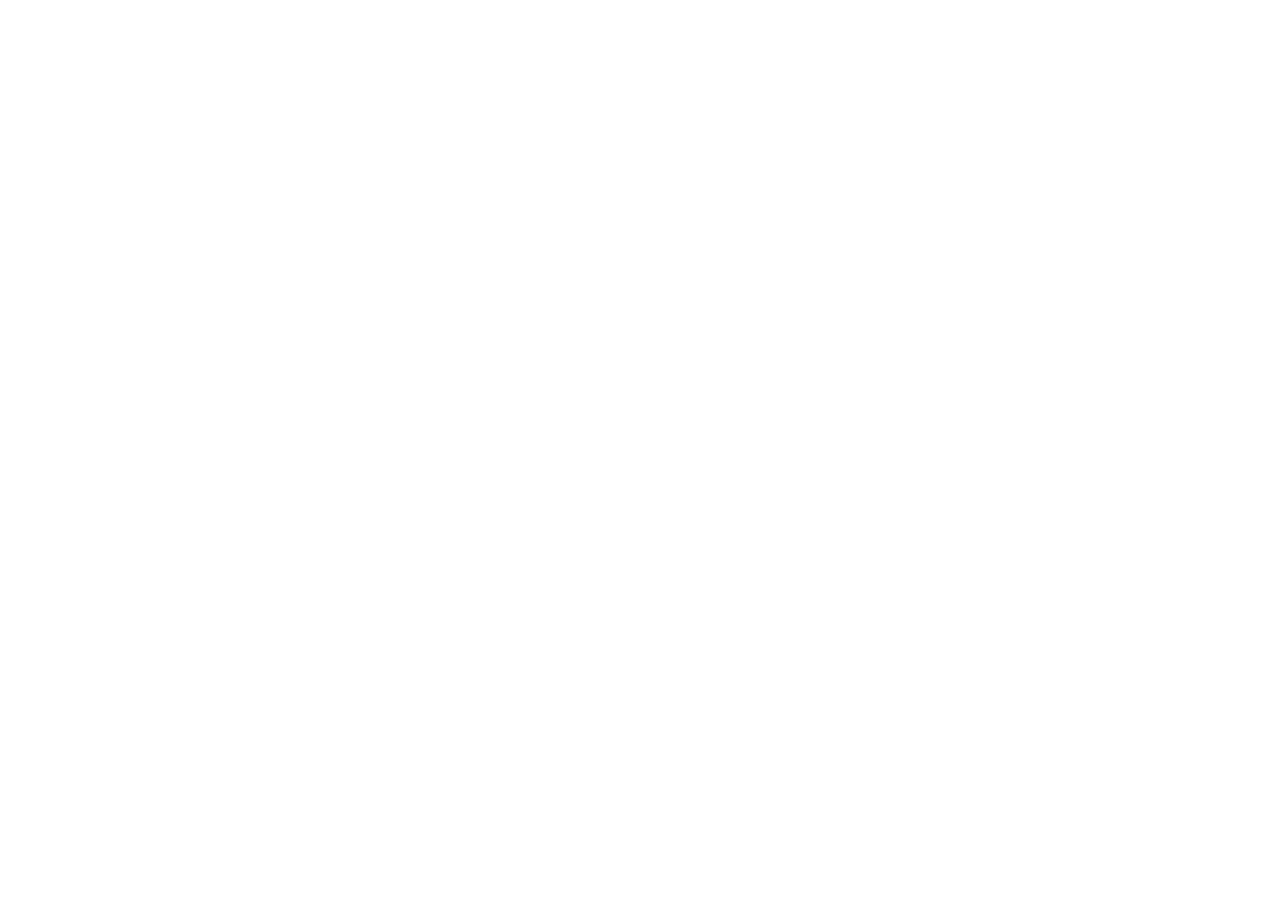
==== index.html @ 5e20cea8 "Add files via upload" ====
<!DOCTYPE html>
<html lang="en">
<head>
  <meta charset="utf-8" />
  <meta name="viewport" content="width=device-width, initial-scale=1" />
  <title>EKA AI</title>
  <link rel="icon" type="image/svg+xml" href="data:image/svg+xml,<svg xmlns='http://www.w3.org/2000/svg' viewBox='0 0 32 32'><circle cx='16' cy='16' r='16' fill='%23C9A84C'/><path d='M16 8 L18.2 13.8 L24 16 L18.2 18.2 L16 24 L13.8 18.2 L8 16 L13.8 13.8 Z' fill='%230C0608'/></svg>">
  <link rel="preconnect" href="https://fonts.googleapis.com" />
  <link rel="preconnect" href="https://fonts.gstatic.com" crossorigin />
  <link href="https://fonts.googleapis.com/css2?family=Cinzel:wght@400;600;700&family=Rajdhani:wght@300;400;500;600;700&family=JetBrains+Mono:wght@400;500&display=swap" rel="stylesheet" />
  <link rel="stylesheet" href="static/style.css" />
</head>
<body class="dark">
<!-- ══ LAUNCH SCREEN ══ -->
<div class="launch-screen" id="launchScreen">
  <div class="launch-mark">
    <div class="launch-ring lr1"></div>
    <div class="launch-ring lr2"></div>
    <div class="launch-core">
      <svg viewBox="0 0 24 24" fill="currentColor"><path d="M12 2 L14.6 9.4 L22 12 L14.6 14.6 L12 22 L9.4 14.6 L2 12 L9.4 9.4 Z"/></svg>
    </div>
  </div>
  <div class="launch-wordmark">
    <div class="launch-title">EKA</div>
    <div class="launch-sub">AI Assistant</div>
  </div>
  <div class="launch-track"></div>
</div>

<canvas id="bgCanvas"></canvas>

<!-- ══ ONBOARDING MODAL (first visit) ══ -->
<div class="modal-overlay" id="onboardOverlay">
  <div class="modal onboard-modal" id="onboardModal">
    <div class="onboard-diagonal"></div>
    <div class="onboard-brand">
      <div class="ob-emblem">
        <div class="ob-ring r1"></div><div class="ob-ring r2"></div>
        <div class="ob-core"><svg viewBox="0 0 24 24" fill="currentColor"><path d="M12 2 L14.6 9.4 L22 12 L14.6 14.6 L12 22 L9.4 14.6 L2 12 L9.4 9.4 Z"/></svg></div>
      </div>
      <div class="ob-title">EKA</div>
      <div class="ob-sub">AI Assistant · Made in India <svg class="flag-icon" width="14" height="10" viewBox="0 0 15 10"><rect width="15" height="3.33" y="0" fill="#FF9933"/><rect width="15" height="3.33" y="3.33" fill="#FFFFFF"/><rect width="15" height="3.33" y="6.66" fill="#138808"/><circle cx="7.5" cy="5" r="1.1" fill="none" stroke="#000088" stroke-width="0.25"/></svg></div>
    </div>
    <div class="onboard-body">
      <div class="onboard-tagline">Your personal AI, ready to help with anything.</div>
      <div class="setting-group">
        <div class="setting-label">Your Name</div>
        <input type="text" class="setting-input" id="obName" placeholder="Enter your name…" maxlength="32" />
      </div>
      <div class="setting-group">
        <div class="setting-label">Gmail <span style="color:var(--text3);font-size:10px;">(optional)</span></div>
        <input type="email" class="setting-input" id="obEmail" placeholder="you@gmail.com" maxlength="64" />
      </div>
      <button class="save-btn" id="obSave">Get Started <svg width="12" height="12" viewBox="0 0 24 24" fill="currentColor" style="vertical-align:-1px;margin-left:2px"><path d="M12 2 L14.6 9.4 L22 12 L14.6 14.6 L12 22 L9.4 14.6 L2 12 L9.4 9.4 Z"/></svg></button>
      <button class="guest-btn" id="obGuest">Continue as Guest <svg width="13" height="13" viewBox="0 0 24 24" fill="none" stroke="currentColor" stroke-width="2" style="vertical-align:-2px;margin-left:2px"><line x1="5" y1="12" x2="19" y2="12"/><polyline points="12 5 19 12 12 19"/></svg></button>
      <p class="profile-note">All data stays in your browser. Nothing is sent to servers.</p>
    </div>
  </div>
</div>

<!-- ══ SETTINGS MODAL ══ -->
<div class="modal-overlay" id="settingsOverlay">
  <div class="modal" id="settingsModal">
    <div class="modal-header">
      <span class="modal-title"><svg width="14" height="14" viewBox="0 0 24 24" fill="none" stroke="currentColor" stroke-width="2" style="vertical-align:-2px;margin-right:6px"><circle cx="12" cy="12" r="3"/><path d="M19.4 15a1.65 1.65 0 0 0 .33 1.82l.06.06a2 2 0 0 1-2.83 2.83l-.06-.06a1.65 1.65 0 0 0-1.82-.33 1.65 1.65 0 0 0-1 1.51V21a2 2 0 0 1-4 0v-.09A1.65 1.65 0 0 0 9 19.4a1.65 1.65 0 0 0-1.82.33l-.06.06a2 2 0 0 1-2.83-2.83l.06-.06A1.65 1.65 0 0 0 4.68 15a1.65 1.65 0 0 0-1.51-1H3a2 2 0 0 1 0-4h.09A1.65 1.65 0 0 0 4.6 9a1.65 1.65 0 0 0-.33-1.82l-.06-.06a2 2 0 0 1 2.83-2.83l.06.06A1.65 1.65 0 0 0 9 4.68a1.65 1.65 0 0 0 1-1.51V3a2 2 0 0 1 4 0v.09a1.65 1.65 0 0 0 1 1.51 1.65 1.65 0 0 0 1.82-.33l.06-.06a2 2 0 0 1 2.83 2.83l-.06.06A1.65 1.65 0 0 0 19.4 9a1.65 1.65 0 0 0 1.51 1H21a2 2 0 0 1 0 4h-.09a1.65 1.65 0 0 0-1.51 1z"/></svg>Settings</span>
      <button class="modal-close" id="settingsClose"><svg width="12" height="12" viewBox="0 0 24 24" fill="none" stroke="currentColor" stroke-width="2.4"><line x1="18" y1="6" x2="6" y2="18"/><line x1="6" y1="6" x2="18" y2="18"/></svg></button>
    </div>
    <div class="modal-body">
      <div class="setting-group">
        <div class="setting-label"><svg width="11" height="11" viewBox="0 0 24 24" fill="none" stroke="currentColor" stroke-width="2" style="vertical-align:-1px;margin-right:5px"><circle cx="13.5" cy="6.5" r=".5"/><circle cx="17.5" cy="10.5" r=".5"/><circle cx="8.5" cy="7.5" r=".5"/><circle cx="6.5" cy="12.5" r=".5"/><path d="M12 2C6.5 2 2 6.5 2 12s4.5 10 10 10c.926 0 1.648-.746 1.648-1.688 0-.437-.18-.835-.437-1.125-.29-.289-.438-.652-.438-1.125a1.64 1.64 0 0 1 1.668-1.668h1.996c3.051 0 5.555-2.503 5.555-5.554C22 6.012 17.461 2 12 2z"/></svg>Theme</div>
        <div class="theme-grid">
          <button class="theme-swatch active" data-theme="dark"><span class="swatch-preview dark-gold"></span>Dark Gold</button>
          <button class="theme-swatch" data-theme="light"><span class="swatch-preview light-cream"></span>Light</button>
          <button class="theme-swatch" data-theme="purple"><span class="swatch-preview purple-night"></span>Purple Night</button>
          <button class="theme-swatch" data-theme="grid"><span class="swatch-preview black-grid"></span>Black Grid</button>
          <button class="theme-swatch" data-theme="pinkpurple"><span class="swatch-preview pink-purple"></span>Pink Purple</button>
          <button class="theme-swatch" data-theme="greenwhite"><span class="swatch-preview green-white"></span>Green White</button>
          <button class="theme-swatch" data-theme="material"><span class="swatch-preview material-design"></span>Material</button>
        </div>
      </div>
      <div class="setting-group">
        <div class="setting-label"><svg width="11" height="11" viewBox="0 0 24 24" fill="none" stroke="currentColor" stroke-width="2" style="vertical-align:-1px;margin-right:5px"><polygon points="11 5 6 9 2 9 2 15 6 15 11 19 11 5"/><path d="M19.07 4.93a10 10 0 0 1 0 14.14M15.54 8.46a5 5 0 0 1 0 7.07"/></svg>Voice</div>
        <div class="setting-row"><span>Mute voice output</span>
          <label class="toggle-switch"><input type="checkbox" id="settingMute"/><span class="toggle-track"></span></label>
        </div>
        <div class="setting-row"><span>Language</span>
          <select id="settingLang" class="setting-select">
            <option value="auto">Auto detect</option>
            <option value="en">English</option>
            <option value="hi">हिंदी</option>
            <option value="bn">বাংলা</option>
            <option value="ta">தமிழ்</option>
            <option value="te">తెలుగు</option>
            <option value="mr">मराठी</option>
            <option value="gu">ગુજરાતી</option>
            <option value="kn">ಕನ್ನಡ</option>
            <option value="ml">മലയാളം</option>
            <option value="pa">ਪੰਜਾਬੀ</option>
            <option value="ur">اردو</option>
            <option value="es">Español</option>
            <option value="fr">Français</option>
            <option value="de">Deutsch</option>
            <option value="ja">日本語</option>
            <option value="zh">中文</option>
            <option value="ar">العربية</option>
            <option value="ru">Русский</option>
            <option value="pt">Português</option>
          </select>
        </div>
      </div>
      <div class="setting-group">
        <div class="setting-label"><svg width="11" height="11" viewBox="0 0 24 24" fill="none" stroke="currentColor" stroke-width="2" style="vertical-align:-1px;margin-right:5px"><circle cx="12" cy="12" r="10"/><line x1="2" y1="12" x2="22" y2="12"/><path d="M12 2a15.3 15.3 0 0 1 0 20M12 2a15.3 15.3 0 0 0 0 20"/></svg>Web Search</div>
        <div class="setting-row"><span>Enable web search</span>
          <label class="toggle-switch"><input type="checkbox" id="settingWeb"/><span class="toggle-track"></span></label>
        </div>
      </div>
      <div class="setting-group">
        <div class="setting-label"><svg width="11" height="11" viewBox="0 0 24 24" fill="none" stroke="currentColor" stroke-width="2" style="vertical-align:-1px;margin-right:5px"><rect x="3" y="3" width="18" height="18" rx="2"/><circle cx="8.5" cy="8.5" r="1.5"/><polyline points="21 15 16 10 5 21"/></svg>Image Generation</div>
        <div class="setting-row"><span>Enable image generation mode</span>
          <label class="toggle-switch"><input type="checkbox" id="settingImage"/><span class="toggle-track"></span></label>
        </div>
        <p class="profile-note">When on, whatever you type is used as a prompt to draw an image instead of chatting.</p>
      </div>
      <div class="setting-group">
        <div class="setting-label"><svg width="11" height="11" viewBox="0 0 24 24" fill="none" stroke="currentColor" stroke-width="2" style="vertical-align:-1px;margin-right:5px"><rect x="3" y="11" width="18" height="10" rx="2"/><path d="M7 11V7a5 5 0 0 1 10 0v4"/></svg>Your API Key (BYOK)</div>
        <div class="setting-row" style="flex-direction:column;align-items:stretch;gap:8px">
          <input type="password" id="settingApiKey" class="setting-select" placeholder="sk-or-v1-…" autocomplete="off" spellcheck="false" style="width:100%">
          <div style="display:flex;gap:8px">
            <button id="apiKeySave" class="auth-btn" style="flex:1;padding:8px 12px;font-size:13px">Save</button>
            <button id="apiKeyClear" class="icon-btn" title="Remove saved key" style="width:auto;padding:0 12px;font-size:13px">Clear</button>
          </div>
          <span id="apiKeyStatus" class="profile-note" style="margin:0"></span>
        </div>
        <p class="profile-note">Optional — use your own <a href="https://openrouter.ai/keys" target="_blank" rel="noopener">OpenRouter</a> key instead of the shared one. Stored only in this browser (localStorage), never sent anywhere except as a request header to this app.</p>
      </div>
      <div class="setting-group">
        <div class="setting-label"><svg width="11" height="11" viewBox="0 0 24 24" fill="none" stroke="currentColor" stroke-width="2" style="vertical-align:-1px;margin-right:5px"><polyline points="4 7 4 4 20 4 20 7"/><line x1="9" y1="20" x2="15" y2="20"/><line x1="12" y1="4" x2="12" y2="20"/></svg>Appearance</div>
        <div class="setting-row"><span>Font size</span>
          <select id="settingFontSize" class="setting-select">
            <option value="font-sm">Small</option>
            <option value="font-md" selected>Medium</option>
            <option value="font-lg">Large</option>
          </select>
        </div>
        <div class="setting-row"><span>Message density</span>
          <select id="settingDensity" class="setting-select">
            <option value="cozy" selected>Cozy</option>
            <option value="density-compact">Compact</option>
          </select>
        </div>
        <div class="setting-row"><span>Reduce motion</span>
          <label class="toggle-switch"><input type="checkbox" id="settingReduceMotion"/><span class="toggle-track"></span></label>
        </div>
      </div>
      <div class="setting-group">
        <div class="setting-label"><svg width="11" height="11" viewBox="0 0 24 24" fill="none" stroke="currentColor" stroke-width="2" style="vertical-align:-1px;margin-right:5px"><path d="M9 18V5l12-2v13"/><circle cx="6" cy="18" r="3"/><circle cx="18" cy="16" r="3"/></svg>Sound</div>
        <div class="setting-row"><span>UI sound effects</span>
          <label class="toggle-switch"><input type="checkbox" id="settingSoundFx"/><span class="toggle-track"></span></label>
        </div>
        <div class="setting-row"><span>Send message on Enter</span>
          <label class="toggle-switch"><input type="checkbox" id="settingEnterSend" checked/><span class="toggle-track"></span></label>
        </div>
      </div>
      <div class="setting-group">
        <div class="setting-label"><svg width="11" height="11" viewBox="0 0 24 24" fill="none" stroke="currentColor" stroke-width="2" style="vertical-align:-1px;margin-right:5px"><path d="M21 15a2 2 0 0 1-2 2H7l-4 4V5a2 2 0 0 1 2-2h14a2 2 0 0 1 2 2z"/></svg>Chat History</div>
        <div class="setting-row"><span>Saved sessions</span><span class="setting-stat" id="sessionCount">0 sessions</span></div>
        <button class="danger-btn" id="exportAllSessions" style="margin-bottom:8px;"><svg width="12" height="12" viewBox="0 0 24 24" fill="none" stroke="currentColor" stroke-width="2" style="vertical-align:-2px;margin-right:5px"><path d="M21 15v4a2 2 0 0 1-2 2H5a2 2 0 0 1-2-2v-4"/><polyline points="7 10 12 15 17 10"/><line x1="12" y1="15" x2="12" y2="3"/></svg>Export Chat History</button>
        <button class="danger-btn" id="clearAllSessions"><svg width="12" height="12" viewBox="0 0 24 24" fill="none" stroke="currentColor" stroke-width="2" style="vertical-align:-2px;margin-right:5px"><polyline points="3 6 5 6 21 6"/><path d="M19 6l-1 14a2 2 0 0 1-2 2H8a2 2 0 0 1-2-2L5 6"/><path d="M10 11v6M14 11v6"/></svg>Clear All Chat History</button>
      </div>
      <div class="setting-group">
        <div class="setting-label"><svg width="11" height="11" viewBox="0 0 24 24" fill="none" stroke="currentColor" stroke-width="2" style="vertical-align:-1px;margin-right:5px"><path d="M12 9v2m0 4h.01M10.29 3.86l-8.18 14.14A2 2 0 0 0 3.82 21h16.36a2 2 0 0 0 1.71-3l-8.18-14.14a2 2 0 0 0-3.42 0z"/></svg>Reset</div>
        <button class="danger-btn" id="resetAppBtn"><svg width="12" height="12" viewBox="0 0 24 24" fill="none" stroke="currentColor" stroke-width="2" style="vertical-align:-2px;margin-right:5px"><polyline points="1 4 1 10 7 10"/><path d="M3.51 15a9 9 0 1 0 2.13-9.36L1 10"/></svg>Reset App to Defaults</button>
      </div>
      <div class="setting-group">
        <div class="setting-label"><svg width="11" height="11" viewBox="0 0 24 24" fill="none" stroke="currentColor" stroke-width="2" style="vertical-align:-1px;margin-right:5px"><circle cx="12" cy="12" r="10"/><line x1="12" y1="16" x2="12" y2="12"/><line x1="12" y1="8" x2="12.01" y2="8"/></svg>About</div>
        <div class="about-block"><b>EKA AI Assistant</b><br/>Version 1.1.0<br/>All data stays in your browser.</div>
      </div>
    </div>
  </div>
</div>

<div class="app">
  <!-- ═══ SIDEBAR ═══ -->
  <aside class="sidebar" id="sidebar">
    <div class="user-card" id="userCardBtn">
      <div class="user-avatar" id="userAvatarSmall">?</div>
      <div class="user-info">
        <div class="user-name" id="sidebarUserName">Account</div>
        <div class="user-email"><a href="#" id="logoutLink" style="color:inherit">Log out</a></div>
      </div>
      <button id="editNameBtn" title="Edit name" style="background:none;border:none;cursor:pointer;color:inherit;opacity:0.5;padding:4px;flex-shrink:0">
        <svg width="14" height="14" viewBox="0 0 24 24" fill="none" stroke="currentColor" stroke-width="2"><path d="M11 4H4a2 2 0 0 0-2 2v14a2 2 0 0 0 2 2h14a2 2 0 0 0 2-2v-7"/><path d="M18.5 2.5a2.121 2.121 0 0 1 3 3L12 15l-4 1 1-4 9.5-9.5z"/></svg>
      </button>
    </div>
    <input type="text" id="editNameInput" placeholder="Enter your name" style="display:none;width:calc(100% - 24px);margin:6px 12px;padding:8px 10px;border-radius:8px;border:1px solid var(--border);background:var(--ink3);color:var(--text);font-size:13px;outline:none">


    <div class="brand">
      <div class="brand-emblem">
        <div class="emblem-ring r1"></div><div class="emblem-ring r2"></div>
        <div class="emblem-core"><svg viewBox="0 0 24 24" fill="currentColor"><path d="M12 2 L14.6 9.4 L22 12 L14.6 14.6 L12 22 L9.4 14.6 L2 12 L9.4 9.4 Z"/></svg></div>
      </div>
      <div class="brand-text"><h1>EKA</h1><p class="brand-sub">AI Assistant</p></div>
    </div>

    <div class="status-pill"><span class="status-dot"></span><span id="modelLabel">Llama 4 · Online</span></div>

    <!-- Chat sessions list -->
    <div class="section-label">Chat Sessions</div>
    <div class="sessions-wrap" id="sessionsWrap">
      <div class="sessions-list" id="sessionsList"></div>
      <p class="history-empty" id="sessionsEmpty">No saved sessions</p>
      <button class="new-session-btn" id="newSessionBtn">+ New Chat</button>
    </div>

    <div class="section-label">Quick Ask</div>
    <div class="quick-actions">
      <button class="chip" data-q="What is artificial intelligence?">What is AI?</button>
      <button class="chip" data-q="Tell me about yourself">About EKA</button>
      <button class="chip" data-q="What can you help me with?">Your abilities</button>
      <button class="chip" data-q="Who created you?">Who built you?</button>
      <button class="chip" data-q="Tell me something interesting">Surprise me <svg width="10" height="10" viewBox="0 0 24 24" fill="currentColor" style="vertical-align:-1px;margin-left:1px"><path d="M12 2 L14.6 9.4 L22 12 L14.6 14.6 L12 22 L9.4 14.6 L2 12 L9.4 9.4 Z"/></svg></button>
      <button class="chip" data-q="Write a short poem about the stars">Write a poem</button>
    </div>

    <div class="sidebar-actions">
      <button id="openSettings" class="action-btn">
        <svg width="14" height="14" viewBox="0 0 24 24" fill="none" stroke="currentColor" stroke-width="2"><circle cx="12" cy="12" r="3"/><path d="M19.4 15a1.65 1.65 0 0 0 .33 1.82l.06.06a2 2 0 0 1-2.83 2.83l-.06-.06a1.65 1.65 0 0 0-1.82-.33 1.65 1.65 0 0 0-1 1.51V21a2 2 0 0 1-4 0v-.09A1.65 1.65 0 0 0 9 19.4a1.65 1.65 0 0 0-1.82.33l-.06.06a2 2 0 0 1-2.83-2.83l.06-.06A1.65 1.65 0 0 0 4.68 15a1.65 1.65 0 0 0-1.51-1H3a2 2 0 0 1 0-4h.09A1.65 1.65 0 0 0 4.6 9a1.65 1.65 0 0 0-.33-1.82l-.06-.06a2 2 0 0 1 2.83-2.83l.06.06A1.65 1.65 0 0 0 9 4.68a1.65 1.65 0 0 0 1-1.51V3a2 2 0 0 1 4 0v.09a1.65 1.65 0 0 0 1 1.51 1.65 1.65 0 0 0 1.82-.33l.06-.06a2 2 0 0 1 2.83 2.83l-.06.06A1.65 1.65 0 0 0 19.4 9a1.65 1.65 0 0 0 1.51 1H21a2 2 0 0 1 0 4h-.09a1.65 1.65 0 0 0-1.51 1z"/></svg>
        Settings
      </button>
      <button id="clearChat" class="action-btn danger">
        <svg width="14" height="14" viewBox="0 0 24 24" fill="none" stroke="currentColor" stroke-width="2"><polyline points="3 6 5 6 21 6"/><path d="M19 6l-1 14a2 2 0 0 1-2 2H8a2 2 0 0 1-2-2L5 6"/><path d="M10 11v6M14 11v6"/></svg>
        Clear Chat
      </button>
    </div>
    <div class="credits"><span>© 2026 EKA AI</span><span class="india-badge">1.0.21(beta)</span></div>
  </aside>

  <!-- ═══ CHAT AREA ═══ -->
  <main class="chat-area">

    <!-- Speaking animation — centered voice orb (globe) -->
    <div id="speakingAnimation" class="speaking-anim" style="display:none">
      <div class="voice-orb">
        <div class="orb-halo"></div>
        <div class="orb-ring ring1"></div>
        <div class="orb-ring ring2"></div>
        <div class="orb-ring ring3"></div>
        <div class="orb-core">
          <div class="orb-meridians"></div>
          <div class="orb-shine"></div>
        </div>
      </div>
      <span class="wave-label">EKA is speaking…</span>
    </div>

    <header class="chat-header">
      <div class="header-left">
        <button class="icon-btn sidebar-toggle" id="sidebarToggle" title="Menu">
          <svg width="20" height="20" viewBox="0 0 24 24" fill="none" stroke="currentColor" stroke-width="2"><line x1="3" y1="12" x2="21" y2="12"/><line x1="3" y1="6" x2="21" y2="6"/><line x1="3" y1="18" x2="21" y2="18"/></svg>
        </button>
        <div class="header-avatar"><div class="ha-emblem"><svg viewBox="0 0 24 24" fill="currentColor"><path d="M12 2 L14.6 9.4 L22 12 L14.6 14.6 L12 22 L9.4 14.6 L2 12 L9.4 9.4 Z"/></svg></div></div>
        <div>
          <div class="header-name">EKA</div>
          <div class="header-status" id="headerStatus"><span class="hstatus-dot"></span> Ready</div>
        </div>
      </div>
      <div class="header-actions">
        <button id="webToggle" class="icon-btn" title="Web Search (OFF)" aria-pressed="false">
          <svg width="18" height="18" viewBox="0 0 24 24" fill="none" stroke="currentColor" stroke-width="2"><circle cx="12" cy="12" r="10"/><line x1="2" y1="12" x2="22" y2="12"/><path d="M12 2a15.3 15.3 0 0 1 0 20M12 2a15.3 15.3 0 0 0 0 20"/></svg>
        </button>
        <button id="imageToggle" class="icon-btn" title="Image Generation (OFF)" aria-pressed="false">
          <svg width="18" height="18" viewBox="0 0 24 24" fill="none" stroke="currentColor" stroke-width="2"><rect x="3" y="3" width="18" height="18" rx="2"/><circle cx="8.5" cy="8.5" r="1.5"/><polyline points="21 15 16 10 5 21"/><path d="M18 2.5l.55 1.25L19.8 4.3l-1.25.55L18 6.1l-.55-1.25L16.2 4.3l1.25-.55z" fill="currentColor" stroke="none"/></svg>
        </button>
        <button id="muteToggle" class="icon-btn" title="Mute voice" aria-pressed="false">
          <svg id="muteIcon" width="18" height="18" viewBox="0 0 24 24" fill="none" stroke="currentColor" stroke-width="2"><polygon points="11 5 6 9 2 9 2 15 6 15 11 19 11 5"/><path d="M19.07 4.93a10 10 0 0 1 0 14.14M15.54 8.46a5 5 0 0 1 0 7.07"/></svg>
        </button>
        <button id="voiceOnlyToggle" class="icon-btn" title="Voice-only mode" aria-pressed="false">
          <svg width="18" height="18" viewBox="0 0 24 24" fill="none" stroke="currentColor" stroke-width="2"><path d="M12 1a3 3 0 0 0-3 3v8a3 3 0 0 0 6 0V4a3 3 0 0 0-3-3z"/><path d="M19 10v2a7 7 0 0 1-14 0v-2"/><line x1="12" y1="19" x2="12" y2="23"/><line x1="8" y1="23" x2="16" y2="23"/></svg>
        </button>
        <select id="languageToggle" title="Language" class="lang-select">
          <option value="auto">Auto</option><option value="en">English</option><option value="hi">हिंदी</option><option value="bn">বাংলা</option><option value="ta">தமிழ்</option><option value="te">తెలుగు</option><option value="mr">मराठी</option><option value="gu">ગુજરાતી</option><option value="kn">ಕನ್ನಡ</option><option value="ml">മലയാളം</option><option value="pa">ਪੰਜਾਬੀ</option><option value="ur">اردو</option><option value="es">Español</option><option value="fr">Français</option><option value="de">Deutsch</option><option value="ja">日本語</option><option value="zh">中文</option><option value="ar">العربية</option><option value="ru">Русский</option><option value="pt">Português</option>
        </select>
        <button id="themeToggle" class="icon-btn" title="Toggle theme">
          <svg id="themeIcon" width="18" height="18" viewBox="0 0 24 24" fill="none" stroke="currentColor" stroke-width="2"><circle cx="12" cy="12" r="5"/><line x1="12" y1="1" x2="12" y2="3"/><line x1="12" y1="21" x2="12" y2="23"/><line x1="4.22" y1="4.22" x2="5.64" y2="5.64"/><line x1="18.36" y1="18.36" x2="19.78" y2="19.78"/><line x1="1" y1="12" x2="3" y2="12"/><line x1="21" y1="12" x2="23" y2="12"/><line x1="4.22" y1="19.78" x2="5.64" y2="18.36"/><line x1="18.36" y1="5.64" x2="19.78" y2="4.22"/></svg>
        </button>
      </div>
    </header>

    <button id="wakeMicButton" class="wake-mic" style="display:none">
      <div class="wake-pulse"></div>
      <svg width="44" height="44" viewBox="0 0 24 24" fill="none" stroke="currentColor" stroke-width="2"><path d="M12 1a3 3 0 0 0-3 3v8a3 3 0 0 0 6 0V4a3 3 0 0 0-3-3z"/><path d="M19 10v2a7 7 0 0 1-14 0v-2"/><line x1="12" y1="19" x2="12" y2="23"/><line x1="8" y1="23" x2="16" y2="23"/></svg>
    </button>

    <!-- API key missing banner — slides/fades in when no server or BYOK key is available -->
    <div id="apiKeyBanner" class="apikey-banner" role="status">
      <div class="apikey-banner-icon">
        <svg width="18" height="18" viewBox="0 0 24 24" fill="none" stroke="currentColor" stroke-width="2"><circle cx="7.5" cy="15.5" r="5.5"/><path d="M21 2l-9.6 9.6"/><path d="M15.5 7.5l3 3L22 7l-3-3"/></svg>
      </div>
      <div class="apikey-banner-text">
        <strong>No AI key configured</strong>
        <span>Add your own free OpenRouter key so EKA can start replying.</span>
      </div>
      <button id="apiKeyBannerBtn" class="apikey-banner-btn" type="button">Add API Key</button>
      <button id="apiKeyBannerClose" class="apikey-banner-close" type="button" title="Dismiss">
        <svg width="12" height="12" viewBox="0 0 24 24" fill="none" stroke="currentColor" stroke-width="2.6"><line x1="18" y1="6" x2="6" y2="18"/><line x1="6" y1="6" x2="18" y2="18"/></svg>
      </button>
    </div>

    <section id="chat" class="chat">
      <!-- ══ EMPTY-STATE (shown only when the chat has no messages) ══ -->
      <div class="empty-state" id="emptyState">
        <div class="empty-state-logo">
          <div class="es-ring r1"></div><div class="es-ring r2"></div>
          <div class="es-core"><svg viewBox="0 0 24 24" fill="currentColor"><path d="M12 2 L14.6 9.4 L22 12 L14.6 14.6 L12 22 L9.4 14.6 L2 12 L9.4 9.4 Z"/></svg></div>
        </div>
        <div class="empty-state-text" id="emptyStateText">Hello! How can I help you today?</div>
      </div>
    </section>

    <!-- Scroll-to-bottom button -->
    <button id="scrollBottomBtn" class="scroll-bottom-btn" title="Scroll to latest">
      <svg width="16" height="16" viewBox="0 0 24 24" fill="none" stroke="currentColor" stroke-width="2.4"><polyline points="6 9 12 15 18 9"/></svg>
    </button>

    <!-- Attach preview strip -->
    <div class="attach-preview" id="attachPreview" style="display:none">
      <img id="attachThumb" class="attach-thumb" src="" alt="attached" />
      <button class="attach-remove" id="attachRemove"><svg width="11" height="11" viewBox="0 0 24 24" fill="none" stroke="currentColor" stroke-width="2.6"><line x1="18" y1="6" x2="6" y2="18"/><line x1="6" y1="6" x2="18" y2="18"/></svg></button>
    </div>

    <div class="composer-wrap">
      <div class="composer" id="composer">
        <button id="mic" class="mic-btn" title="Voice input">
          <svg width="18" height="18" viewBox="0 0 24 24" fill="none" stroke="currentColor" stroke-width="2"><path d="M12 1a3 3 0 0 0-3 3v8a3 3 0 0 0 6 0V4a3 3 0 0 0-3-3z"/><path d="M19 10v2a7 7 0 0 1-14 0v-2"/><line x1="12" y1="19" x2="12" y2="23"/><line x1="8" y1="23" x2="16" y2="23"/></svg>
        </button>
        <!-- Photo attach button -->
        <button id="attachBtn" class="attach-btn" title="Attach photo">
          <svg width="18" height="18" viewBox="0 0 24 24" fill="none" stroke="currentColor" stroke-width="2"><rect x="3" y="3" width="18" height="18" rx="2"/><circle cx="8.5" cy="8.5" r="1.5"/><polyline points="21 15 16 10 5 21"/></svg>
        </button>
        <input type="file" id="photoInput" accept="image/*" style="display:none" />
        <span id="mic-status" class="mic-status"></span>
        <input id="msg" type="text" placeholder="Ask EKA anything…" autocomplete="off" />
        <button id="send" class="send-btn">
          <svg width="18" height="18" viewBox="0 0 24 24" fill="none" stroke="currentColor" stroke-width="2.5"><line x1="22" y1="2" x2="11" y2="13"/><polygon points="22 2 15 22 11 13 2 9 22 2"/></svg>
        </button>
      </div>
      <div class="composer-hint">EKA is an ai and can make mistakes. Please double check the response.</div>
    </div>
  </main>
</div>

<script src="https://cdn.jsdelivr.net/npm/marked/marked.min.js"></script>
<script src="https://cdn.jsdelivr.net/npm/mermaid@11/dist/mermaid.min.js"></script>
<script src="static/script.js"></script>
</body>
</html>
---- static/style.css ----
/* EKA AI — style.css v4 */

:root {
  --gold:#C9A84C; --gold-bright:#F0D080; --gold-dim:#8A6E30;
  --gold-glow:rgba(201,168,76,0.25); --gold-edge:rgba(201,168,76,0.15);
  --ink:#0C0608; --ink2:#130C10; --ink3:#1E1420; --ink4:#261C2C;
  --surface:rgba(30,20,32,0.92); --surface2:rgba(38,28,44,0.95);
  --glass:rgba(30,20,32,0.5); --glass2:rgba(38,28,44,0.42);
  --border:rgba(201,168,76,0.14); --border-md:rgba(201,168,76,0.28);
  --text:#EDE8E0; --text2:#A09880; --text3:#6A6050;
  --danger:#E05555; --success:#50C878; --info:#5B8DEF;
  --radius-sm:8px; --radius-md:14px; --radius-lg:20px;
  --font-display:'Cinzel',serif; --font-body:'Rajdhani',sans-serif; --font-mono:'JetBrains Mono',monospace;
  --sidebar-w:280px; --header-h:62px; --transition:0.25s cubic-bezier(0.4,0,0.2,1);
  --grid-line:transparent;
}
body.light { --ink:#F7F3EC; --ink2:#EDE8DF; --ink3:#E0D9CC; --ink4:#D4CBBC; --surface:rgba(245,240,230,0.95); --surface2:rgba(237,232,220,0.97); --glass:rgba(245,240,230,0.48); --glass2:rgba(237,232,220,0.4); --border:rgba(140,100,30,0.18); --border-md:rgba(140,100,30,0.32); --text:#1E1410; --text2:#5A4A30; --text3:#9A8A6A; --gold-glow:rgba(180,130,20,0.18); --gold-edge:rgba(180,130,20,0.12); }
body.purple { --gold:#A78BFA; --gold-bright:#C4B5FD; --gold-dim:#6D5FA8; --gold-glow:rgba(167,139,250,0.22); --gold-edge:rgba(167,139,250,0.14); --ink:#0D0B14; --ink2:#130F1E; --ink3:#1A1528; --ink4:#241D35; --surface:rgba(26,21,40,0.93); --surface2:rgba(34,28,52,0.96); --glass:rgba(26,21,40,0.5); --glass2:rgba(34,28,52,0.42); --border:rgba(167,139,250,0.14); --border-md:rgba(167,139,250,0.28); --text:#EAE4F8; --text2:#9E8EC8; --text3:#635888; }
body.grid { --gold:#00FFB3; --gold-bright:#80FFD9; --gold-dim:#00AA78; --gold-glow:rgba(0,255,179,0.15); --gold-edge:rgba(0,255,179,0.1); --ink:#000; --ink2:#050505; --ink3:#0A0A0A; --ink4:#111; --surface:rgba(8,8,8,0.97); --surface2:rgba(12,12,12,0.98); --glass:rgba(8,8,8,0.5); --glass2:rgba(12,12,12,0.42); --border:rgba(0,255,179,0.12); --border-md:rgba(0,255,179,0.24); --text:#E0FFF5; --text2:#80C8B0; --text3:#3A7860; --grid-line:rgba(0,255,179,0.05); }
body.grid #bgCanvas { display:none; }
body.grid::before { content:''; position:fixed; inset:0; background-image:linear-gradient(var(--grid-line) 1px,transparent 1px),linear-gradient(90deg,var(--grid-line) 1px,transparent 1px); background-size:40px 40px; z-index:0; pointer-events:none; }
body.pinkpurple { --gold:#F472B6; --gold-bright:#FBA9D6; --gold-dim:#B4519A; --gold-glow:rgba(244,114,182,0.24); --gold-edge:rgba(244,114,182,0.16); --ink:#170B1F; --ink2:#1F1029; --ink3:#2A1638; --ink4:#371D49; --surface:rgba(42,22,56,0.93); --surface2:rgba(55,29,73,0.96); --glass:rgba(42,22,56,0.5); --glass2:rgba(55,29,73,0.42); --border:rgba(244,114,182,0.16); --border-md:rgba(196,132,250,0.32); --text:#F8E9F5; --text2:#C99ED4; --text3:#8A6296; }
body.greenwhite { --gold:#1F9D63; --gold-bright:#34C77F; --gold-dim:#157A4A; --gold-glow:rgba(31,157,99,0.16); --gold-edge:rgba(31,157,99,0.1); --ink:#FBFDFC; --ink2:#F1F7F3; --ink3:#E4EEE8; --ink4:#D6E6DC; --surface:rgba(255,255,255,0.96); --surface2:rgba(240,248,243,0.98); --glass:rgba(255,255,255,0.48); --glass2:rgba(240,248,243,0.4); --border:rgba(31,157,99,0.18); --border-md:rgba(31,157,99,0.34); --text:#12241A; --text2:#3D6650; --text3:#7A9A88; }
body.material { --gold:#7C4DFF; --gold-bright:#B388FF; --gold-dim:#5C35CC; --gold-glow:rgba(124,77,255,0.22); --gold-edge:rgba(124,77,255,0.14); --ink:#0F1115; --ink2:#161A20; --ink3:#1E232B; --ink4:#272E38; --surface:rgba(22,26,32,0.94); --surface2:rgba(30,35,43,0.97); --glass:rgba(22,26,32,0.5); --glass2:rgba(30,35,43,0.42); --border:rgba(124,77,255,0.16); --border-md:rgba(124,77,255,0.32); --text:#E8E9F3; --text2:#9A9DBE; --text3:#5D6180; --radius-sm:10px; --radius-md:18px; --radius-lg:26px; }
body.material .modal, body.material .bubble, body.material .icon-btn, body.material .send-btn, body.material .theme-swatch, body.material .setting-input, body.material .save-btn, body.material .new-session-btn, body.material .session-item { transition: transform 0.28s cubic-bezier(0.34,1.56,0.64,1), box-shadow 0.28s ease, border-color var(--transition), color var(--transition), background var(--transition); }
body.material .send-btn:active, body.material .icon-btn:active, body.material .theme-swatch:active, body.material .save-btn:active { transform: scale(0.92); }
body.material .bubble:hover { transform: translateY(-2px); }

/* ── Material theme transform-in animation (plays once on activation) ── */
@keyframes materialRippleIn {
  0%   { clip-path: circle(0% at var(--mat-ox,50%) var(--mat-oy,50%)); }
  100% { clip-path: circle(150% at var(--mat-ox,50%) var(--mat-oy,50%)); }
}
@keyframes materialFadeScaleIn {
  0%   { opacity:0; transform:scale(0.85) translateY(10px); }
  60%  { opacity:1; }
  100% { opacity:1; transform:scale(1) translateY(0); }
}
.material-transform-overlay {
  position:fixed; inset:0; z-index:99999; pointer-events:none;
  background:radial-gradient(circle at var(--mat-ox,50%) var(--mat-oy,50%), #B388FF 0%, #7C4DFF 45%, #170B1F 100%);
  animation: materialRippleIn 0.65s cubic-bezier(0.22,1,0.36,1) forwards;
}
.material-transform-overlay .mat-icon {
  position:absolute; top:var(--mat-oy,50%); left:var(--mat-ox,50%); transform:translate(-50%,-50%) scale(0);
  width:64px; height:64px; border-radius:50%; background:rgba(255,255,255,0.14);
  display:flex; align-items:center; justify-content:center; color:#fff;
  animation: matIconPop 0.65s cubic-bezier(0.34,1.56,0.64,1) 0.05s forwards;
}
.material-transform-overlay .mat-icon svg { width:28px; height:28px; }
@keyframes matIconPop { 0%{transform:translate(-50%,-50%) scale(0);opacity:0} 55%{transform:translate(-50%,-50%) scale(1.25);opacity:1} 100%{transform:translate(-50%,-50%) scale(1);opacity:0} }
body.material .app-shell, body.material .modal, body.material #chat { animation: materialFadeScaleIn 0.5s cubic-bezier(0.22,1,0.36,1); }

/* ══════════════════════════════
   LAUNCH SCREEN
   ══════════════════════════════ */
.launch-screen {
  position:fixed; inset:0; z-index:3000;
  display:flex; flex-direction:column; align-items:center; justify-content:center; gap:22px;
  background:radial-gradient(circle at 50% 42%, #1a1214 0%, var(--ink) 62%, #060304 100%);
  transition:opacity 0.7s cubic-bezier(0.4,0,0.2,1), visibility 0.7s;
}
.launch-screen.hide { opacity:0; visibility:hidden; pointer-events:none; }
.launch-mark { position:relative; width:112px; height:112px; }
.launch-ring { position:absolute; border-radius:50%; border:1px solid var(--gold-edge); opacity:0; }
.launch-ring.lr1 { inset:0; animation:launchRingIn 1.1s cubic-bezier(0.34,1.56,0.64,1) 0.05s forwards, spin 14s linear 1.15s infinite; }
.launch-ring.lr2 { inset:14px; border-color:rgba(201,168,76,0.32); animation:launchRingIn 1.1s cubic-bezier(0.34,1.56,0.64,1) 0.18s forwards, spin 10s linear 1.3s infinite reverse; }
@keyframes launchRingIn { 0%{opacity:0;transform:scale(0.4)} 60%{opacity:1} 100%{opacity:1;transform:scale(1)} }
.launch-core { position:absolute; inset:36px; border-radius:50%; background:radial-gradient(circle at 35% 30%,var(--gold-bright),var(--gold) 65%); display:flex; align-items:center; justify-content:center; opacity:0; transform:scale(0.3); animation:launchCoreIn 0.7s cubic-bezier(0.34,1.56,0.64,1) 0.45s forwards, corePulse 3s ease-in-out 1.15s infinite; }
.launch-core svg { width:22px; height:22px; color:var(--ink); }
@keyframes launchCoreIn { 0%{opacity:0;transform:scale(0.3)} 100%{opacity:1;transform:scale(1);box-shadow:0 0 26px var(--gold-glow)} }
.launch-wordmark { display:flex; flex-direction:column; align-items:center; gap:6px; }
.launch-title { font-family:var(--font-display); font-size:30px; font-weight:700; letter-spacing:0.34em; color:var(--gold); opacity:0; transform:translateY(10px); animation:launchTextIn 0.7s ease 0.75s forwards; padding-left:0.34em; }
.launch-sub { font-family:var(--font-mono); font-size:10px; letter-spacing:0.32em; text-transform:uppercase; color:var(--text3); opacity:0; transform:translateY(8px); animation:launchTextIn 0.7s ease 0.95s forwards; }
@keyframes launchTextIn { to{opacity:1;transform:translateY(0)} }
.launch-track { width:130px; height:2px; border-radius:99px; background:rgba(201,168,76,0.12); overflow:hidden; opacity:0; animation:launchTextIn 0.5s ease 1.1s forwards; }
.launch-track::after { content:''; display:block; height:100%; width:40%; background:linear-gradient(90deg,transparent,var(--gold),transparent); animation:launchTrack 1.3s ease-in-out 1.15s infinite; }
@keyframes launchTrack { 0%{transform:translateX(-100%)} 100%{transform:translateX(280%)} }

*,*::before,*::after { margin:0; padding:0; box-sizing:border-box; }
button,[role="button"],.chip,.action-btn,.user-card,#sessionsList .session-item { touch-action:manipulation; -webkit-tap-highlight-color:transparent; }
html,body { height:100%; font-family:var(--font-body); font-size:15px; color:var(--text); background:var(--ink); -webkit-font-smoothing:antialiased; overflow:hidden; }
#bgCanvas { position:fixed; inset:0; width:100%; height:100%; z-index:0; pointer-events:none; }

.app { position:relative; z-index:10; display:grid; grid-template-columns:var(--sidebar-w) 1fr; height:100vh; height:100dvh; width:100vw; overflow:hidden; }

/* ══ MODALS ══ */
.modal-overlay { display:none; position:fixed; inset:0; background:rgba(0,0,0,0.75); z-index:500; align-items:center; justify-content:center; pointer-events:none; }
.modal-overlay.open { display:flex; pointer-events:auto; }
.modal { background:linear-gradient(155deg,rgba(255,255,255,0.1),rgba(255,255,255,0.02) 40%,rgba(0,0,0,0.1)),var(--glass2); border:1px solid rgba(255,255,255,0.14); border-radius:20px; width:min(440px,calc(100vw - 32px)); max-height:calc(100dvh - 60px); overflow-y:auto; box-shadow:0 24px 60px rgba(0,0,0,0.65),inset 0 1px 0 rgba(255,255,255,0.12); backdrop-filter:blur(32px) saturate(180%); -webkit-backdrop-filter:blur(32px) saturate(180%); animation:modalIn 0.28s cubic-bezier(0.34,1.56,0.64,1); }
.modal-overlay.open { backdrop-filter:blur(4px); -webkit-backdrop-filter:blur(4px); }
@keyframes modalIn { from{transform:scale(0.92) translateY(16px);opacity:0} to{transform:scale(1) translateY(0);opacity:1} }
.modal-header { display:flex; align-items:center; justify-content:space-between; padding:18px 22px 14px; border-bottom:1px solid var(--border); }
.modal-title { font-family:var(--font-display); font-size:15px; font-weight:600; color:var(--gold); letter-spacing:0.06em; }
.modal-close { background:transparent; border:1px solid var(--border); color:var(--text3); width:30px; height:30px; border-radius:50%; cursor:pointer; font-size:13px; display:flex; align-items:center; justify-content:center; transition:background var(--transition),color var(--transition); }
.modal-close:hover { background:rgba(224,85,85,0.12); color:var(--danger); }
.modal-body { padding:18px 22px 24px; display:flex; flex-direction:column; gap:18px; }

/* ══ ONBOARDING ══ */
.onboard-modal { position:relative; overflow:hidden; padding:0; border-radius:24px; }
.onboard-diagonal {
  position:absolute; top:0; left:0; right:0; height:220px;
  background:linear-gradient(135deg, var(--gold) 0%, var(--gold-dim) 50%, transparent 100%);
  clip-path:polygon(0 0,100% 0,100% 60%,0 100%);
  opacity:0.12; pointer-events:none;
}
.onboard-brand { display:flex; flex-direction:column; align-items:center; gap:8px; padding:40px 22px 20px; position:relative; }
.ob-emblem { position:relative; width:70px; height:70px; }
.ob-ring { position:absolute; border-radius:50%; border:1.5px solid var(--gold-edge); }
.ob-ring.r1 { inset:0; animation:spin 12s linear infinite; }
.ob-ring.r2 { inset:9px; border-color:rgba(201,168,76,0.3); animation:spin 8s linear infinite reverse; }
.ob-core { position:absolute; inset:18px; border-radius:50%; background:radial-gradient(circle,var(--gold-bright),var(--gold)); display:flex; align-items:center; justify-content:center; font-size:18px; color:var(--ink); box-shadow:0 0 24px var(--gold-glow); }
.ob-title { font-family:var(--font-display); font-size:36px; font-weight:700; color:var(--gold); letter-spacing:0.1em; line-height:1; }
.ob-sub { font-family:var(--font-mono); font-size:11px; color:var(--text3); letter-spacing:0.2em; }
.onboard-body { padding:0 22px 28px; display:flex; flex-direction:column; gap:16px; }
.onboard-tagline { font-size:14px; color:var(--text2); text-align:center; line-height:1.6; }
.guest-btn { width:100%; background:transparent; border:1px solid var(--border); color:var(--text3); font-family:var(--font-body); font-size:13px; font-weight:500; padding:10px; border-radius:var(--radius-sm); cursor:pointer; transition:border-color var(--transition),color var(--transition); }
.guest-btn:hover { border-color:var(--border-md); color:var(--text2); }

/* ══ SETTINGS GROUPS ══ */
.setting-group { display:flex; flex-direction:column; gap:10px; }
.setting-label { font-family:var(--font-mono); font-size:10px; font-weight:500; letter-spacing:0.2em; text-transform:uppercase; color:var(--text3); }
.setting-row { display:flex; align-items:center; justify-content:space-between; font-size:13px; font-weight:500; color:var(--text2); padding:4px 0; }
.setting-stat { font-family:var(--font-mono); font-size:11px; color:var(--gold); }
.setting-select { background:var(--ink3); border:1px solid var(--border); color:var(--text); font-family:var(--font-mono); font-size:11px; padding:5px 10px; border-radius:var(--radius-sm); outline:none; cursor:pointer; }
.setting-input { width:100%; background:var(--ink3); border:1px solid var(--border); color:var(--text); font-family:var(--font-body); font-size:14px; padding:10px 14px; border-radius:var(--radius-sm); outline:none; transition:border-color var(--transition),box-shadow var(--transition); }
.setting-input:focus { border-color:var(--border-md); box-shadow:0 0 0 3px var(--gold-glow); }
.setting-input::placeholder { color:var(--text3); }
.toggle-switch { position:relative; width:40px; height:22px; flex-shrink:0; cursor:pointer; }
.toggle-switch input { opacity:0; width:0; height:0; }
.toggle-track { position:absolute; inset:0; background:rgba(255,255,255,0.1); border:1px solid var(--border); border-radius:99px; transition:background 0.2s; }
.toggle-track::after { content:''; position:absolute; width:16px; height:16px; background:var(--text3); border-radius:50%; top:2px; left:2px; transition:transform 0.2s,background 0.2s; }
.toggle-switch input:checked + .toggle-track { background:rgba(201,168,76,0.25); border-color:var(--border-md); }
.toggle-switch input:checked + .toggle-track::after { transform:translateX(18px); background:var(--gold); }
.theme-grid { display:grid; grid-template-columns:1fr 1fr; gap:8px; }
.theme-swatch { display:flex; align-items:center; gap:8px; background:var(--ink3); border:1px solid var(--border); color:var(--text2); font-family:var(--font-body); font-size:12px; font-weight:500; padding:9px 12px; border-radius:var(--radius-sm); cursor:pointer; transition:border-color var(--transition),color var(--transition); }
.theme-swatch:hover { border-color:var(--border-md); color:var(--text); }
.theme-swatch.active { border-color:var(--gold); color:var(--gold); background:var(--gold-glow); }
.swatch-preview { width:18px; height:18px; border-radius:50%; border:1.5px solid rgba(255,255,255,0.15); flex-shrink:0; }
.swatch-preview.dark-gold{background:radial-gradient(circle,#C9A84C,#0C0608)} .swatch-preview.light-cream{background:radial-gradient(circle,#F0D080,#F7F3EC)} .swatch-preview.purple-night{background:radial-gradient(circle,#A78BFA,#0D0B14)} .swatch-preview.black-grid{background:radial-gradient(circle,#00FFB3,#000)}
.swatch-preview.pink-purple{background:radial-gradient(circle,#FBA9D6,#7C3AED)} .swatch-preview.green-white{background:radial-gradient(circle,#34C77F,#FFFFFF)} .swatch-preview.material-design{background:conic-gradient(from 180deg,#B388FF,#7C4DFF,#F472B6,#B388FF)}
.save-btn { width:100%; background:linear-gradient(135deg,var(--gold),var(--gold-bright)); border:none; color:var(--ink); font-family:var(--font-display); font-size:13px; font-weight:700; padding:12px; border-radius:var(--radius-sm); cursor:pointer; letter-spacing:0.06em; transition:opacity var(--transition),transform var(--transition); }
.save-btn:hover { opacity:0.88; transform:translateY(-1px); }
.danger-btn { width:100%; background:rgba(224,85,85,0.08); border:1px solid rgba(224,85,85,0.25); color:var(--danger); font-family:var(--font-body); font-size:12px; font-weight:500; padding:9px; border-radius:var(--radius-sm); cursor:pointer; transition:background var(--transition); }
.danger-btn:hover { background:rgba(224,85,85,0.16); }
.profile-note { font-family:var(--font-mono); font-size:10px; color:var(--text3); text-align:center; letter-spacing:0.06em; }

/* Avatar upload */
.user-avatar-wrap { display:flex; flex-direction:column; align-items:center; gap:6px; padding:4px 0; }
.avatar-upload-zone { position:relative; cursor:pointer; border-radius:50%; }
.user-avatar-big { width:72px; height:72px; border-radius:50%; background:linear-gradient(135deg,var(--gold),var(--gold-bright)); color:var(--ink); font-family:var(--font-display); font-size:28px; font-weight:700; display:flex; align-items:center; justify-content:center; box-shadow:0 0 24px var(--gold-glow); overflow:hidden; }
.user-avatar-big img { width:100%; height:100%; object-fit:cover; border-radius:50%; }
.avatar-overlay { position:absolute; inset:0; border-radius:50%; background:rgba(0,0,0,0.45); display:flex; align-items:center; justify-content:center; font-size:18px; opacity:0; transition:opacity 0.2s; }
.avatar-upload-zone:hover .avatar-overlay { opacity:1; }
.avatar-hint { font-family:var(--font-mono); font-size:10px; color:var(--text3); letter-spacing:0.1em; }

/* ══ SIDEBAR ══ */
.sidebar { display:flex; flex-direction:column; background:linear-gradient(165deg,rgba(255,255,255,0.09),rgba(255,255,255,0.015) 45%,rgba(0,0,0,0.08)),var(--glass); border-right:1px solid rgba(255,255,255,0.1); box-shadow:inset -1px 0 0 rgba(255,255,255,0.06), inset 1px 0 0 rgba(255,255,255,0.04), 8px 0 34px rgba(0,0,0,0.35); backdrop-filter:blur(30px) saturate(180%); -webkit-backdrop-filter:blur(30px) saturate(180%); overflow:hidden; padding:0; transition:transform var(--transition); height:100%; height:100dvh; z-index:100; position:relative; }
.user-card { display:flex; align-items:center; gap:10px; padding:14px 16px 12px; border-bottom:1px solid var(--border); cursor:pointer; transition:background var(--transition); }
.user-card:hover { background:rgba(201,168,76,0.06); }
.user-avatar { width:36px; height:36px; border-radius:50%; background:linear-gradient(135deg,var(--gold-dim),var(--gold)); color:var(--ink); font-family:var(--font-display); font-size:16px; font-weight:700; display:flex; align-items:center; justify-content:center; flex-shrink:0; overflow:hidden; }
.user-avatar img { width:100%; height:100%; object-fit:cover; border-radius:50%; }
.user-info { flex:1; min-width:0; }
.user-name { font-size:13px; font-weight:600; color:var(--text); white-space:nowrap; overflow:hidden; text-overflow:ellipsis; }
.user-email { font-family:var(--font-mono); font-size:10px; color:var(--text3); white-space:nowrap; overflow:hidden; text-overflow:ellipsis; margin-top:1px; }
.brand { display:flex; align-items:center; gap:14px; padding:14px 20px 12px; border-bottom:1px solid var(--border); }
.brand-emblem { position:relative; width:46px; height:46px; flex-shrink:0; }
.emblem-ring { position:absolute; border-radius:50%; border:1px solid var(--gold-edge); }
.emblem-ring.r1{inset:0;animation:spin 12s linear infinite} .emblem-ring.r2{inset:6px;border-color:rgba(201,168,76,0.25);animation:spin 8s linear infinite reverse}
@keyframes spin{to{transform:rotate(360deg)}}
.emblem-core { position:absolute; inset:12px; border-radius:50%; background:radial-gradient(circle,var(--gold-bright) 0%,var(--gold) 70%); display:flex; align-items:center; justify-content:center; font-size:13px; color:var(--ink); box-shadow:0 0 18px var(--gold-glow); animation:corePulse 3s ease-in-out infinite; }
@keyframes corePulse{0%,100%{box-shadow:0 0 14px var(--gold-glow)}50%{box-shadow:0 0 28px rgba(201,168,76,0.45)}}
.brand-text h1 { font-family:var(--font-display); font-size:18px; font-weight:700; color:var(--gold); letter-spacing:0.06em; line-height:1; }
.brand-sub { font-size:10px; font-weight:400; color:var(--text3); letter-spacing:0.22em; text-transform:uppercase; margin-top:3px; font-family:var(--font-mono); }
.status-pill { display:flex; align-items:center; gap:8px; margin:10px 16px 4px; padding:7px 12px; background:rgba(201,168,76,0.06); border:1px solid var(--border); border-radius:99px; font-family:var(--font-mono); font-size:11px; color:var(--gold); letter-spacing:0.08em; }
.status-dot { width:7px; height:7px; border-radius:50%; background:var(--success); box-shadow:0 0 8px var(--success); animation:dotPulse 2s ease-in-out infinite; flex-shrink:0; }
@keyframes dotPulse{0%,100%{opacity:1;transform:scale(1)}50%{opacity:0.5;transform:scale(0.8)}}
.section-label { font-family:var(--font-mono); font-size:10px; font-weight:500; letter-spacing:0.22em; text-transform:uppercase; color:var(--text3); padding:12px 20px 6px; }

/* Sessions list */
.sessions-wrap { flex:1; display:flex; flex-direction:column; gap:6px; min-height:0; padding:0 14px 4px; overflow-y:auto; scrollbar-width:thin; scrollbar-color:var(--border) transparent; }
.sessions-list { display:flex; flex-direction:column; gap:4px; }
.session-item { display:flex; align-items:center; gap:8px; padding:8px 10px; border-radius:var(--radius-sm); border:1px solid transparent; cursor:pointer; font-size:12px; color:var(--text2); transition:background var(--transition),border-color var(--transition); }
.session-item:hover { background:rgba(201,168,76,0.08); border-color:var(--border); }
.session-item.active { background:rgba(201,168,76,0.12); border-color:var(--border-md); color:var(--gold); }
.session-title { flex:1; white-space:nowrap; overflow:hidden; text-overflow:ellipsis; }
.session-date { font-family:var(--font-mono); font-size:9px; color:var(--text3); flex-shrink:0; }
.session-del { background:transparent; border:none; color:var(--text3); cursor:pointer; font-size:13px; padding:2px 4px; border-radius:4px; opacity:0; transition:opacity 0.15s,color 0.15s; }
.session-item:hover .session-del { opacity:1; }
.session-del:hover { color:var(--danger); }
.history-empty { font-size:12px; color:var(--text3); text-align:center; padding:12px 0; font-family:var(--font-mono); }
.new-session-btn { width:100%; background:rgba(201,168,76,0.08); border:1px dashed var(--border); color:var(--gold); font-family:var(--font-body); font-size:12px; font-weight:500; padding:7px; border-radius:var(--radius-sm); cursor:pointer; transition:background var(--transition),border-color var(--transition); margin-top:4px; }
.new-session-btn:hover { background:rgba(201,168,76,0.14); border-color:var(--border-md); }

.quick-actions { display:flex; flex-wrap:wrap; gap:7px; padding:0 14px; }
.chip { background:rgba(201,168,76,0.08); border:1px solid var(--border); color:var(--text2); font-family:var(--font-body); font-size:12px; font-weight:500; padding:5px 11px; border-radius:99px; cursor:pointer; transition:background var(--transition),border-color var(--transition),color var(--transition); white-space:nowrap; }
.chip:hover { background:rgba(201,168,76,0.16); border-color:var(--border-md); color:var(--gold); }
.chip:active { transform:scale(0.97); }
.sidebar-actions { display:flex; flex-direction:column; gap:6px; padding:10px 14px; border-top:1px solid var(--border); }
.action-btn { display:flex; align-items:center; gap:8px; background:transparent; border:1px solid var(--border); color:var(--text2); font-family:var(--font-body); font-size:12px; font-weight:500; padding:7px 12px; border-radius:var(--radius-sm); cursor:pointer; width:100%; transition:background var(--transition),border-color var(--transition),color var(--transition); }
.action-btn:hover { background:rgba(255,255,255,0.05); border-color:var(--border-md); color:var(--text); }
.action-btn.danger:hover { background:rgba(224,85,85,0.1); border-color:rgba(224,85,85,0.3); color:var(--danger); }
.action-btn svg { flex-shrink:0; }
.credits { display:flex; align-items:center; justify-content:space-between; padding:10px 16px 14px; font-size:11px; color:var(--text3); }
.india-badge { font-size:12px; }

/* ══ CHAT AREA ══ */
.chat-area { display:flex; flex-direction:column; height:100%; height:100dvh; min-height:0; position:relative; overflow:hidden; }

/* ── Speaking animation — centered voice orb (globe) ── */
.speaking-anim {
  position:absolute; top:50%; left:50%; transform:translate(-50%,-50%);
  z-index:5; pointer-events:none;
  display:flex; flex-direction:column; align-items:center; gap:18px;
}
.voice-orb { position:relative; width:132px; height:132px; display:flex; align-items:center; justify-content:center; }
.orb-halo { position:absolute; inset:-24px; border-radius:50%; background:radial-gradient(circle, var(--gold-glow) 0%, transparent 70%); animation:orbHaloPulse 1.8s ease-in-out infinite; }
@keyframes orbHaloPulse { 0%,100%{opacity:0.5;transform:scale(0.92)} 50%{opacity:1;transform:scale(1.06)} }
.orb-ring { position:absolute; inset:0; border-radius:50%; border:1.5px solid var(--gold-edge); animation:orbRingExpand 2.4s ease-out infinite; }
.orb-ring.ring2 { animation-delay:0.8s; }
.orb-ring.ring3 { animation-delay:1.6s; }
@keyframes orbRingExpand { 0%{transform:scale(0.72);opacity:0.9;border-color:var(--gold)} 100%{transform:scale(1.55);opacity:0;border-color:var(--gold-edge)} }
.orb-core {
  position:absolute; inset:26px; border-radius:50%; overflow:hidden;
  background:radial-gradient(circle at 34% 28%, var(--gold-bright) 0%, var(--gold) 55%, var(--gold-dim) 100%);
  box-shadow:0 0 30px var(--gold-glow), inset -12px -14px 26px rgba(12,6,8,0.45), inset 8px 10px 18px rgba(255,255,255,0.15);
  animation:orbBreathe 1.6s ease-in-out infinite;
}
@keyframes orbBreathe { 0%,100%{transform:scale(0.96)} 50%{transform:scale(1.04)} }
.orb-meridians {
  position:absolute; inset:0; border-radius:50%;
  background:repeating-linear-gradient(100deg, rgba(12,6,8,0) 0 12px, rgba(12,6,8,0.22) 12px 14px);
  background-size:220% 100%;
  mix-blend-mode:multiply;
  animation:orbSpin 3.2s linear infinite;
}
@keyframes orbSpin { from{background-position:0 0;} to{background-position:220% 0;} }
.orb-shine { position:absolute; width:36%; height:22%; top:14%; left:20%; border-radius:50%; background:radial-gradient(circle, rgba(255,255,255,0.65), transparent 72%); filter:blur(1.5px); }
.wave-label { font-family:var(--font-mono); font-size:11px; color:var(--gold); letter-spacing:0.15em; text-transform:uppercase; animation:dotPulse 2s infinite; }

/* Header */
.chat-header { display:flex; align-items:center; justify-content:space-between; padding:0 16px; height:var(--header-h); background:var(--surface); border-bottom:1px solid var(--border); backdrop-filter:blur(20px); -webkit-backdrop-filter:blur(20px); position:sticky; top:0; flex-shrink:0; z-index:50; }
.header-left { display:flex; align-items:center; gap:12px; }
.sidebar-toggle { display: none !important; }
.header-avatar { width:38px; height:38px; border-radius:50%; background:radial-gradient(circle,var(--gold-bright),var(--gold)); display:flex; align-items:center; justify-content:center; font-size:14px; color:var(--ink); box-shadow:0 0 16px var(--gold-glow); animation:corePulse 3s ease-in-out infinite; flex-shrink:0; }
.header-name { font-family:var(--font-display); font-size:15px; font-weight:600; color:var(--gold); letter-spacing:0.08em; }
.header-status { display:flex; align-items:center; gap:5px; font-family:var(--font-mono); font-size:11px; color:var(--text3); margin-top:2px; }
.hstatus-dot { width:6px; height:6px; border-radius:50%; background:var(--success); box-shadow:0 0 6px var(--success); }
.hstatus-dot.thinking{background:var(--gold);box-shadow:0 0 6px var(--gold);animation:dotPulse 1s infinite}
.hstatus-dot.speaking{background:var(--info);box-shadow:0 0 6px var(--info);animation:dotPulse 0.8s infinite}
.header-actions { display:flex; align-items:center; gap:6px; }
.icon-btn { background:transparent; border:1px solid var(--border); color:var(--text2); width:36px; height:36px; border-radius:var(--radius-sm); display:flex; align-items:center; justify-content:center; cursor:pointer; flex-shrink:0; transition:background var(--transition),border-color var(--transition),color var(--transition); }
.icon-btn:hover { background:rgba(201,168,76,0.1); border-color:var(--border-md); color:var(--gold); }
.icon-btn.active { background:rgba(201,168,76,0.15); border-color:var(--border-md); color:var(--gold); box-shadow:0 0 12px var(--gold-glow); }
.icon-btn.mic-active { background:rgba(224,85,85,0.15); border-color:rgba(224,85,85,0.4); color:var(--danger); animation:micPulse 1s ease-in-out infinite; }
@keyframes micPulse{0%,100%{box-shadow:0 0 0 0 rgba(224,85,85,0.4)}50%{box-shadow:0 0 0 6px rgba(224,85,85,0)}}
.lang-select { background:transparent; border:1px solid var(--border); color:var(--text2); font-family:var(--font-mono); font-size:11px; padding:0 8px; height:36px; border-radius:var(--radius-sm); cursor:pointer; outline:none; transition:border-color var(--transition); }
.lang-select:hover { border-color:var(--border-md); color:var(--gold); }
.lang-select option { background:#1E1420; color:var(--text); }
.wake-mic { position:absolute; bottom:120px; left:50%; transform:translateX(-50%); width:100px; height:100px; border-radius:50%; background:radial-gradient(circle,rgba(201,168,76,0.2),rgba(201,168,76,0.05)); border:2px solid var(--border-md); color:var(--gold); cursor:pointer; display:flex; align-items:center; justify-content:center; z-index:30; transition:border-color var(--transition); }
.wake-mic:hover { border-color:var(--gold); box-shadow:0 0 30px var(--gold-glow); }
.wake-pulse { position:absolute; inset:-10px; border-radius:50%; border:1px solid rgba(201,168,76,0.3); animation:rippleOut 2.5s ease-out infinite; }
@keyframes rippleOut{0%{transform:scale(0.6);opacity:0.8}100%{transform:scale(1.8);opacity:0}}

/* Chat */
.chat { flex:1; overflow-y:auto; padding:20px; display:flex; flex-direction:column; gap:6px; min-height:0; scrollbar-width:thin; scrollbar-color:var(--border) transparent; position:relative; }
.chat::-webkit-scrollbar{width:4px} .chat::-webkit-scrollbar-thumb{background:var(--border-md);border-radius:99px}

/* Empty-state — centered logo + greeting, shown only when the chat is empty */
.empty-state { position:absolute; inset:0; display:flex; flex-direction:column; align-items:center; justify-content:center; gap:18px; text-align:center; padding:20px; pointer-events:none; }
.empty-state-logo { position:relative; width:64px; height:64px; display:flex; align-items:center; justify-content:center; }
.es-core { width:44px; height:44px; border-radius:50%; background:var(--gold); display:flex; align-items:center; justify-content:center; color:var(--ink); box-shadow:0 0 34px var(--gold-glow); }
.es-core svg { width:22px; height:22px; }
.es-ring { position:absolute; border:1px solid var(--gold-edge); border-radius:50%; animation:esPulse 3s ease-in-out infinite; }
.es-ring.r1 { width:64px; height:64px; }
.es-ring.r2 { width:90px; height:90px; animation-delay:0.6s; }
@keyframes esPulse { 0%,100%{ transform:scale(0.9); opacity:0.45; } 50%{ transform:scale(1.06); opacity:1; } }
.empty-state-text { font-family:'Rajdhani',sans-serif; font-size:19px; font-weight:500; color:var(--text2); max-width:320px; line-height:1.4; }
.empty-state-text strong { color:var(--gold); font-weight:600; }

/* Scroll-to-bottom button */
.scroll-bottom-btn { position:absolute; right:20px; bottom:96px; width:38px; height:38px; border-radius:50%; background:var(--surface2); border:1px solid var(--border-md); color:var(--gold); display:flex; align-items:center; justify-content:center; cursor:pointer; opacity:0; pointer-events:none; transform:translateY(6px); transition:opacity 0.2s, transform 0.2s; z-index:20; box-shadow:0 4px 16px rgba(0,0,0,0.3); }
.scroll-bottom-btn.show { opacity:1; pointer-events:auto; transform:translateY(0); }
.scroll-bottom-btn:hover { background:rgba(201,168,76,0.12); border-color:var(--gold); }

/* Inline edit — user message being rewritten */
.edit-textarea { width:100%; min-height:40px; resize:none; background:transparent; border:none; outline:none; color:var(--text); font-family:inherit; font-size:14px; line-height:1.6; padding:0; }
.edit-actions { display:flex; justify-content:flex-end; gap:8px; margin-top:8px; }
.edit-cancel-btn, .edit-save-btn { font-family:'Rajdhani',sans-serif; font-size:12px; font-weight:600; padding:6px 14px; border-radius:999px; cursor:pointer; transition:background var(--transition),border-color var(--transition); }
.edit-cancel-btn { background:transparent; border:1px solid var(--border-md); color:var(--text2); }
.edit-cancel-btn:hover { border-color:var(--text2); color:var(--text); }
.edit-save-btn { background:var(--gold); border:1px solid var(--gold); color:var(--ink); }
.edit-save-btn:hover { background:var(--gold-bright); }

/* Bubble wrapper — lets us position the action bar outside bubble width */
.bubble-row { display:flex; flex-direction:column; gap:4px; }
.bubble-row.user { align-items:flex-end; margin-left:auto; max-width:70%; }
.bubble-row.bot  { align-items:flex-start; margin-right:auto; max-width:70%; }

.bubble { padding:12px 16px; border-radius:var(--radius-md); opacity:0; transform:translateY(12px); animation:bubblePop 0.3s cubic-bezier(0.34,1.56,0.64,1) forwards; word-wrap:break-word; overflow-wrap:break-word; line-height:1.6; width:100%; }
@keyframes bubblePop{to{opacity:1;transform:translateY(0)}}
.bubble.bot { background:var(--surface2); border:1px solid var(--border); border-left:3px solid var(--gold-dim); border-radius:var(--radius-md) var(--radius-md) var(--radius-md) 4px; color:var(--text); }
.bubble.bot:hover { border-color:var(--border-md); border-left-color:var(--gold); }
.bubble.user { background:rgba(201,168,76,0.12); border:1px solid rgba(201,168,76,0.2); border-right:3px solid var(--gold); border-radius:var(--radius-md) var(--radius-md) 4px var(--radius-md); color:var(--text); }

/* Attached image in bubble */
.bubble-img { max-width:100%; max-height:240px; border-radius:var(--radius-sm); margin-bottom:8px; display:block; object-fit:cover; border:1px solid var(--border); }
.generated-img { max-height:360px; width:100%; object-fit:contain; background:var(--surface2); cursor:zoom-in; transition:opacity var(--transition), transform var(--transition); }
.generated-img:hover { opacity:0.92; }
.image-caption { font-size:12px; font-style:italic; color:var(--text3); margin-bottom:6px; }

/* Bubble action bar */
.bubble-actions { display:flex; align-items:center; gap:4px; opacity:0; transition:opacity 0.2s; }
.bubble-row:hover .bubble-actions { opacity:1; }
.bact-btn { background:transparent; border:1px solid var(--border); color:var(--text3); width:26px; height:26px; border-radius:6px; display:flex; align-items:center; justify-content:center; cursor:pointer; font-size:12px; transition:background var(--transition),color var(--transition),border-color var(--transition); }
.bact-btn:hover { background:rgba(201,168,76,0.1); border-color:var(--border-md); color:var(--gold); }
.bact-btn.liked    { color:#50C878; border-color:rgba(80,200,120,0.3); background:rgba(80,200,120,0.08); }
.bact-btn.disliked { color:#E05555; border-color:rgba(224,85,85,0.3); background:rgba(224,85,85,0.08); }
.bact-btn.copied   { color:var(--gold); border-color:var(--border-md); }

/* AI text */
.ai-text { font-size:14px; line-height:1.65; }
.ai-text p{margin:0.35em 0} .ai-text p:first-child{margin-top:0} .ai-text p:last-child{margin-bottom:0}
.ai-text ul,.ai-text ol{padding-left:18px;margin:0.4em 0} .ai-text li{margin:0.22em 0}
.ai-text strong{color:var(--gold-bright);font-weight:600} .ai-text em{color:var(--text2)}
.ai-text h1,.ai-text h2,.ai-text h3{font-family:var(--font-display);color:var(--gold);font-weight:600;margin:0.6em 0 0.3em;letter-spacing:0.04em}
.ai-text h1{font-size:16px} .ai-text h2{font-size:15px} .ai-text h3{font-size:14px}
.ai-text code{font-family:var(--font-mono);font-size:12px;background:rgba(201,168,76,0.08);color:var(--gold-bright);border:1px solid var(--border);padding:1px 5px;border-radius:4px}
.ai-text pre{background:rgba(0,0,0,0.4);border:1px solid var(--border);border-radius:var(--radius-sm);padding:12px 14px;overflow-x:auto;margin:0.6em 0}
.ai-text pre code{background:none;border:none;padding:0;color:#E8DCC8;font-size:13px;line-height:1.5;display:block;white-space:pre-wrap}
.ai-text table{width:100%;border-collapse:collapse;font-size:13px;margin:0.5em 0}
.ai-text th,.ai-text td{border:1px solid var(--border);padding:7px 10px;text-align:left}
.ai-text th{background:rgba(201,168,76,0.1);color:var(--gold);font-weight:600}
.ai-text tr:nth-child(even){background:rgba(255,255,255,0.02)}

/* ── Code blocks: language label + copy button ── */
.code-block-wrap { position:relative; margin:0.6em 0; }
.code-block-wrap pre { margin:0; }
.code-block-header { display:flex; align-items:center; justify-content:space-between; background:rgba(0,0,0,0.5); border:1px solid var(--border); border-bottom:none; border-radius:var(--radius-sm) var(--radius-sm) 0 0; padding:6px 10px 6px 12px; }
.code-block-header + pre { border-top-left-radius:0; border-top-right-radius:0; margin-top:0; }
.code-lang-label { font-family:var(--font-mono); font-size:10.5px; letter-spacing:0.08em; text-transform:uppercase; color:var(--text3); }
.copy-code-btn { display:flex; align-items:center; gap:5px; background:transparent; border:1px solid var(--border); color:var(--text2); font-family:var(--font-body); font-size:11px; font-weight:500; padding:4px 9px; border-radius:6px; cursor:pointer; transition:border-color var(--transition),color var(--transition),background var(--transition); }
.copy-code-btn:hover { border-color:var(--border-md); color:var(--gold); background:rgba(201,168,76,0.08); }
.copy-code-btn svg { width:12px; height:12px; }
.copy-code-btn.copied { color:var(--gold); border-color:var(--border-md); background:var(--gold-glow); }
.meta { display:flex; align-items:center; gap:6px; margin-top:8px; padding-top:6px; border-top:1px solid var(--border); font-family:var(--font-mono); font-size:10px; color:var(--text3); letter-spacing:0.06em; }
.meta-badge { padding:2px 7px; border-radius:99px; border:1px solid var(--border); font-size:10px; color:var(--gold); background:rgba(201,168,76,0.07); }

/* Typing / thinking indicator — animated waveform */
.bubble.typing{background:var(--surface2);border:1px solid var(--border);border-left:3px solid var(--gold-dim);border-radius:var(--radius-md) var(--radius-md) var(--radius-md) 4px;display:flex;align-items:center;gap:10px;padding:11px 16px}
.think-wave{display:flex;align-items:center;gap:4px;height:18px}
.think-bar{width:3px;height:100%;border-radius:99px;background:linear-gradient(180deg,var(--gold-bright),var(--gold-dim));animation:thinkWave 1s ease-in-out infinite;transform-origin:center;box-shadow:0 0 6px var(--gold-glow)}
.think-bar:nth-child(1){animation-delay:0s}
.think-bar:nth-child(2){animation-delay:0.1s}
.think-bar:nth-child(3){animation-delay:0.2s}
.think-bar:nth-child(4){animation-delay:0.3s}
.think-bar:nth-child(5){animation-delay:0.4s}
@keyframes thinkWave{0%,100%{transform:scaleY(0.35);opacity:0.55}50%{transform:scaleY(1);opacity:1}}
.think-label{font-family:var(--font-mono);font-size:10.5px;letter-spacing:0.14em;text-transform:uppercase;color:var(--text3);position:relative;overflow:hidden;background:linear-gradient(90deg,var(--text3) 40%,var(--gold-bright) 50%,var(--text3) 60%);background-size:220% 100%;-webkit-background-clip:text;background-clip:text;-webkit-text-fill-color:transparent;animation:thinkShimmer 1.8s linear infinite}
@keyframes thinkShimmer{0%{background-position:120% 0}100%{background-position:-20% 0}}
body.reduce-motion .think-label{animation:none;-webkit-text-fill-color:var(--text3)}
.mic-status{font-family:var(--font-mono);font-size:11px;color:var(--danger);letter-spacing:0.08em;min-width:0;white-space:nowrap}

/* Toast icon */
.toast-icon{display:inline-flex;align-items:center;justify-content:center;flex-shrink:0}
.toast-icon svg{width:14px;height:14px;display:block}

/* Inline SVG icon sizing helpers */
.meta-badge{display:inline-flex;align-items:center;gap:5px}
.meta-badge svg{width:11px;height:11px;flex-shrink:0}
.bact-btn svg{width:13px;height:13px}
.ob-core svg,.emblem-core svg,.ha-emblem svg{width:16px;height:16px;color:var(--ink)}
.flag-icon{display:inline-flex;vertical-align:-2px;border-radius:2px;overflow:hidden;margin-left:2px}

/* Attach preview */
.attach-preview { display:flex; align-items:center; gap:10px; padding:8px 16px; background:var(--surface2); border-top:1px solid var(--border); }
.attach-thumb { width:48px; height:48px; object-fit:cover; border-radius:var(--radius-sm); border:1px solid var(--border); }
.attach-remove { background:rgba(224,85,85,0.1); border:1px solid rgba(224,85,85,0.3); color:var(--danger); width:26px; height:26px; border-radius:50%; cursor:pointer; font-size:12px; display:flex; align-items:center; justify-content:center; }

/* Composer */
.composer-wrap { padding:12px 16px 14px; background:var(--surface); border-top:1px solid var(--border); backdrop-filter:blur(20px); -webkit-backdrop-filter:blur(20px); position:sticky; bottom:0; flex-shrink:0; z-index:40; }
.composer { display:flex; align-items:center; gap:8px; background:var(--surface2); border:1px solid var(--border); border-radius:var(--radius-lg); padding:8px 10px; transition:border-color var(--transition),box-shadow var(--transition); }
.composer:focus-within { border-color:var(--border-md); box-shadow:0 0 20px var(--gold-glow); }
.mic-btn { background:transparent; border:1px solid var(--border); color:var(--text3); width:34px; height:34px; border-radius:50%; display:flex; align-items:center; justify-content:center; cursor:pointer; flex-shrink:0; transition:background var(--transition),border-color var(--transition),color var(--transition); }
.mic-btn:hover { background:rgba(224,85,85,0.1); border-color:rgba(224,85,85,0.3); color:var(--danger); }
.mic-btn.mic-active { background:rgba(224,85,85,0.15); border-color:rgba(224,85,85,0.5); color:var(--danger); animation:micPulse 1s infinite; }
.attach-btn { background:transparent; border:1px solid var(--border); color:var(--text3); width:34px; height:34px; border-radius:50%; display:flex; align-items:center; justify-content:center; cursor:pointer; flex-shrink:0; transition:background var(--transition),border-color var(--transition),color var(--transition); }
.attach-btn:hover { background:rgba(201,168,76,0.1); border-color:var(--border-md); color:var(--gold); }
.attach-btn.has-file { background:rgba(201,168,76,0.15); border-color:var(--border-md); color:var(--gold); }
#msg { flex:1; background:transparent; border:none; outline:none; color:var(--text); font-family:var(--font-body); font-size:14px; caret-color:var(--gold); min-width:0; }
#msg::placeholder{color:var(--text3)}
.send-btn { background:linear-gradient(135deg,var(--gold),var(--gold-bright)); border:none; color:var(--ink); width:36px; height:36px; border-radius:50%; display:flex; align-items:center; justify-content:center; cursor:pointer; flex-shrink:0; box-shadow:0 0 14px var(--gold-glow); transition:opacity var(--transition),transform var(--transition),box-shadow var(--transition); }
.send-btn:hover{opacity:0.85;transform:scale(1.05);box-shadow:0 0 22px rgba(201,168,76,0.45)} .send-btn:active{transform:scale(0.96)}
.composer-hint { font-family:var(--font-mono); font-size:10px; color:var(--text3); text-align:center; margin-top:8px; letter-spacing:0.06em; }

body.voice-only .chat,body.voice-only .composer-wrap,body.voice-only .quick-actions,body.voice-only .section-label:nth-child(3){display:none}

/* ══════════════════════════════
   NEW SETTINGS: font size, density, reduced motion
   ══════════════════════════════ */
body.font-sm { font-size:13px; } body.font-sm .bubble{font-size:13px;}
body.font-md { font-size:15px; }
body.font-lg { font-size:17px; } body.font-lg .bubble{font-size:16px;}
body.density-compact .bubble { padding:8px 12px; margin-bottom:6px; }
body.density-compact .msg-row { margin-bottom:6px; }
body.reduce-motion, body.reduce-motion * { animation-duration:0.001s !important; transition-duration:0.001s !important; scroll-behavior:auto !important; }
.setting-row.setting-row-select { align-items:center; }
.about-block { font-family:var(--font-mono); font-size:11px; color:var(--text3); line-height:1.7; padding:2px 0; }
.about-block b { color:var(--text2); }

/* ══ MOBILE ══ */
@media (max-width:768px) {
  .app { grid-template-columns:1fr; }
  .sidebar { position:fixed; inset:0 auto auto 0; width:var(--sidebar-w); max-width:90vw; height:100vh; height:100dvh; z-index:200; transform:translateX(-100%); overflow-y:auto; }
  .sidebar.open { transform:translateX(0); }
  .sidebar-overlay { display:none; position:fixed; top:0; left:var(--sidebar-w); right:0; bottom:0; background:rgba(0,0,0,0.55); z-index:199; }
  .sidebar-overlay.show { display:block; }
  .sidebar-toggle { display:flex !important; }
  .chat-area { width:100vw; }
  .bubble-row.user,.bubble-row.bot { max-width:88%; }
  .header-actions { gap:4px; }
  .icon-btn { width:44px; height:44px; }
  .lang-select { display:none; }
  .bubble-actions { opacity:1; } /* always show on mobile */
}
@media (max-width:480px) {
  .chat{padding:14px 10px} .composer-wrap{padding:10px 12px 12px}
  .bubble-row.user,.bubble-row.bot{max-width:94%} .brand-text h1{font-size:16px}
}

/* ══════════════════════════════
   SPEAK BUTTON (per-message TTS)
   ══════════════════════════════ */
.bact-btn.speaking { color:var(--gold-bright); border-color:var(--border-md); background:rgba(201,168,76,0.14); animation:speakBtnPulse 1.2s ease-in-out infinite; }
@keyframes speakBtnPulse { 0%,100%{box-shadow:0 0 0 0 rgba(201,168,76,0.35)} 50%{box-shadow:0 0 0 4px rgba(201,168,76,0)} }

/* ══════════════════════════════
   THINKING LABEL — smooth cross-fade between rotating phrases
   ══════════════════════════════ */
.think-label { transition:opacity 0.22s ease, transform 0.22s ease; opacity:1; transform:translateY(0); }
.think-label.think-fade-out { opacity:0; transform:translateY(3px); }
body.reduce-motion .think-label.think-fade-out { transition:none; }

/* ══════════════════════════════
   IMAGE GENERATION ANIMATION
   ══════════════════════════════ */
.bubble.img-generating { background:var(--surface2); border:1px solid var(--border); border-left:3px solid var(--gold-dim); border-radius:var(--radius-md) var(--radius-md) var(--radius-md) 4px; display:flex; align-items:center; gap:12px; padding:12px 16px; }
.imggen-frame { position:relative; width:34px; height:34px; border-radius:9px; overflow:hidden; flex-shrink:0; background:linear-gradient(135deg, rgba(201,168,76,0.18), rgba(91,141,239,0.18), rgba(201,168,76,0.18)); background-size:300% 300%; animation:imggenGradient 2.6s ease infinite; border:1px solid var(--border-md); display:flex; align-items:center; justify-content:center; }
@keyframes imggenGradient { 0%{background-position:0% 50%} 50%{background-position:100% 50%} 100%{background-position:0% 50%} }
.imggen-shimmer { position:absolute; inset:0; background:linear-gradient(100deg, transparent 30%, rgba(255,255,255,0.35) 50%, transparent 70%); background-size:220% 100%; animation:imggenShimmer 1.6s linear infinite; }
@keyframes imggenShimmer { 0%{background-position:140% 0} 100%{background-position:-60% 0} }
.imggen-icon { position:relative; width:18px; height:18px; color:var(--gold-bright); animation:imggenIconPop 1.8s ease-in-out infinite; filter:drop-shadow(0 0 5px var(--gold-glow)); }
@keyframes imggenIconPop { 0%,100%{transform:scale(0.9) rotate(-6deg); opacity:0.85} 50%{transform:scale(1.08) rotate(4deg); opacity:1} }
body.reduce-motion .imggen-frame,
body.reduce-motion .imggen-shimmer,
body.reduce-motion .imggen-icon { animation:none; }

/* ══════════════════════════════
   API KEY MISSING BANNER
   ══════════════════════════════ */
.apikey-banner {
  display:flex; align-items:center; gap:12px;
  max-height:0; opacity:0; padding:0 18px; margin:0 18px;
  overflow:hidden; border-radius:var(--radius-md);
  background:linear-gradient(135deg, rgba(224,85,85,0.10), rgba(201,168,76,0.10));
  border:1px solid rgba(224,85,85,0.25);
  transform:translateY(-8px);
  transition:max-height 0.45s cubic-bezier(0.4,0,0.2,1), opacity 0.4s ease, transform 0.4s ease, padding 0.45s cubic-bezier(0.4,0,0.2,1), margin 0.45s ease;
}
.apikey-banner.show { max-height:120px; opacity:1; padding:12px 18px; margin:14px 18px 0; transform:translateY(0); box-shadow:0 4px 18px rgba(224,85,85,0.10); }
.apikey-banner-icon { flex-shrink:0; width:34px; height:34px; border-radius:50%; display:flex; align-items:center; justify-content:center; color:var(--danger); background:rgba(224,85,85,0.12); border:1px solid rgba(224,85,85,0.3); animation:apikeyIconGlow 2.2s ease-in-out infinite; }
@keyframes apikeyIconGlow { 0%,100%{box-shadow:0 0 0 0 rgba(224,85,85,0.25)} 50%{box-shadow:0 0 0 6px rgba(224,85,85,0)} }
.apikey-banner-text { flex:1; display:flex; flex-direction:column; gap:2px; min-width:0; }
.apikey-banner-text strong { font-family:var(--font-body); font-size:13.5px; color:var(--text); font-weight:700; }
.apikey-banner-text span { font-size:12px; color:var(--text2); }
.apikey-banner-btn { flex-shrink:0; border:1px solid var(--border-md); background:var(--gold); color:var(--ink); font-family:var(--font-body); font-weight:700; font-size:12.5px; padding:8px 16px; border-radius:99px; cursor:pointer; transition:background var(--transition), transform 0.15s ease; white-space:nowrap; }
.apikey-banner-btn:hover { background:var(--gold-bright); transform:translateY(-1px); }
.apikey-banner-close { flex-shrink:0; width:24px; height:24px; border-radius:6px; border:none; background:transparent; color:var(--text3); display:flex; align-items:center; justify-content:center; cursor:pointer; transition:background var(--transition), color var(--transition); }
.apikey-banner-close:hover { background:rgba(255,255,255,0.06); color:var(--text); }
body.reduce-motion .apikey-banner-icon { animation:none; }
@media (max-width:480px) {
  .apikey-banner { margin:0 10px; padding:0 12px; }
  .apikey-banner.show { padding:10px 12px; margin:10px 10px 0; }
  .apikey-banner-text span { display:none; }
  .apikey-banner-btn { padding:7px 12px; font-size:12px; }
}
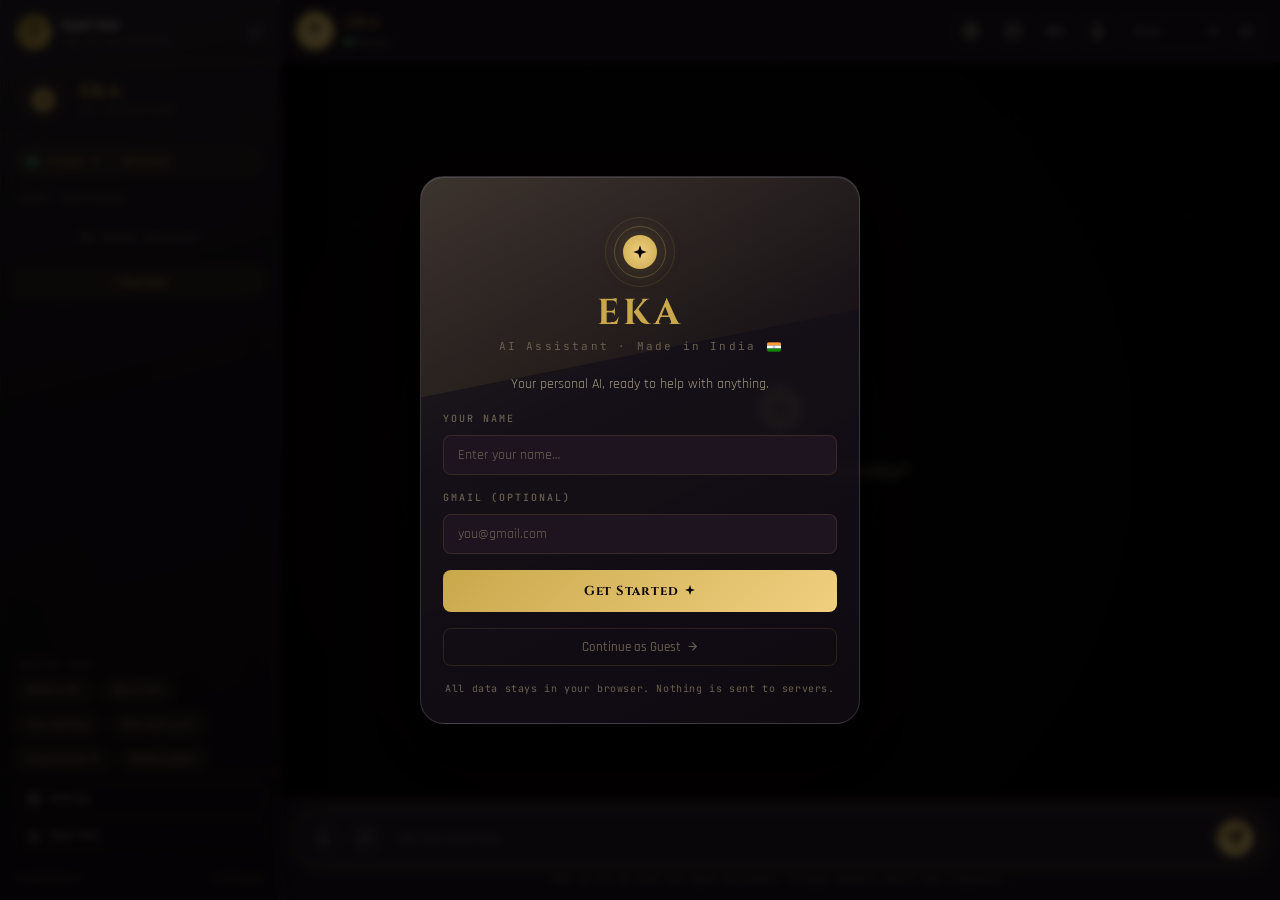
==== commit 54ef9263: "rolling back the new file is corrupted so we are rolling back to the previous one" ====
--- a/index.html
+++ b/index.html
@@ -179,21 +179,52 @@
   </div>
 </div>
 
+<!-- ══ USER PROFILE MODAL ══ -->
+<div class="modal-overlay" id="userOverlay">
+  <div class="modal" id="userModal">
+    <div class="modal-header">
+      <span class="modal-title"><svg width="14" height="14" viewBox="0 0 24 24" fill="none" stroke="currentColor" stroke-width="2" style="vertical-align:-2px;margin-right:6px"><path d="M20 21v-2a4 4 0 0 0-4-4H8a4 4 0 0 0-4 4v2"/><circle cx="12" cy="7" r="4"/></svg>Your Profile</span>
+      <button class="modal-close" id="userClose"><svg width="12" height="12" viewBox="0 0 24 24" fill="none" stroke="currentColor" stroke-width="2.4"><line x1="18" y1="6" x2="6" y2="18"/><line x1="6" y1="6" x2="18" y2="18"/></svg></button>
+    </div>
+    <div class="modal-body">
+      <div class="user-avatar-wrap">
+        <!-- Avatar with photo upload -->
+        <div class="avatar-upload-zone" id="avatarUploadZone">
+          <div class="user-avatar-big" id="userAvatarBig">?</div>
+          <div class="avatar-overlay"><svg width="18" height="18" viewBox="0 0 24 24" fill="none" stroke="currentColor" stroke-width="2"><path d="M23 19a2 2 0 0 1-2 2H3a2 2 0 0 1-2-2V8a2 2 0 0 1 2-2h4l2-3h6l2 3h4a2 2 0 0 1 2 2z"/><circle cx="12" cy="13" r="4"/></svg></div>
+          <input type="file" id="avatarFileInput" accept="image/*" style="display:none" />
+        </div>
+        <div class="avatar-hint">Tap to change photo</div>
+      </div>
+      <div class="setting-group">
+        <div class="setting-label">Display Name</div>
+        <input type="text" class="setting-input" id="profileName" placeholder="Enter your name…" maxlength="32" />
+      </div>
+      <div class="setting-group">
+        <div class="setting-label">Gmail Address</div>
+        <input type="email" class="setting-input" id="profileEmail" placeholder="you@gmail.com" maxlength="64" />
+      </div>
+      <div class="setting-group">
+        <div class="setting-label">About Me <span style="color:var(--text3);font-size:11px;">(optional)</span></div>
+        <input type="text" class="setting-input" id="profileAbout" placeholder="Student, Developer, Curious mind…" maxlength="60" />
+      </div>
+      <button class="save-btn" id="saveProfile">Save Profile</button>
+      <p class="profile-note">Stored locally in your browser. Never sent to any server.</p>
+    </div>
+  </div>
+</div>
+
 <div class="app">
   <!-- ═══ SIDEBAR ═══ -->
   <aside class="sidebar" id="sidebar">
     <div class="user-card" id="userCardBtn">
       <div class="user-avatar" id="userAvatarSmall">?</div>
       <div class="user-info">
-        <div class="user-name" id="sidebarUserName">Account</div>
-        <div class="user-email"><a href="#" id="logoutLink" style="color:inherit">Log out</a></div>
-      </div>
-      <button id="editNameBtn" title="Edit name" style="background:none;border:none;cursor:pointer;color:inherit;opacity:0.5;padding:4px;flex-shrink:0">
-        <svg width="14" height="14" viewBox="0 0 24 24" fill="none" stroke="currentColor" stroke-width="2"><path d="M11 4H4a2 2 0 0 0-2 2v14a2 2 0 0 0 2 2h14a2 2 0 0 0 2-2v-7"/><path d="M18.5 2.5a2.121 2.121 0 0 1 3 3L12 15l-4 1 1-4 9.5-9.5z"/></svg>
-      </button>
-    </div>
-    <input type="text" id="editNameInput" placeholder="Enter your name" style="display:none;width:calc(100% - 24px);margin:6px 12px;padding:8px 10px;border-radius:8px;border:1px solid var(--border);background:var(--ink3);color:var(--text);font-size:13px;outline:none">
-
+        <div class="user-name" id="sidebarUserName">Guest User</div>
+        <div class="user-email" id="sidebarUserEmail">Tap to set profile</div>
+      </div>
+      <svg width="14" height="14" viewBox="0 0 24 24" fill="none" stroke="currentColor" stroke-width="2" style="flex-shrink:0;opacity:0.4"><path d="M11 4H4a2 2 0 0 0-2 2v14a2 2 0 0 0 2 2h14a2 2 0 0 0 2-2v-7"/><path d="M18.5 2.5a2.121 2.121 0 0 1 3 3L12 15l-4 1 1-4 9.5-9.5z"/></svg>
+    </div>
 
     <div class="brand">
       <div class="brand-emblem">
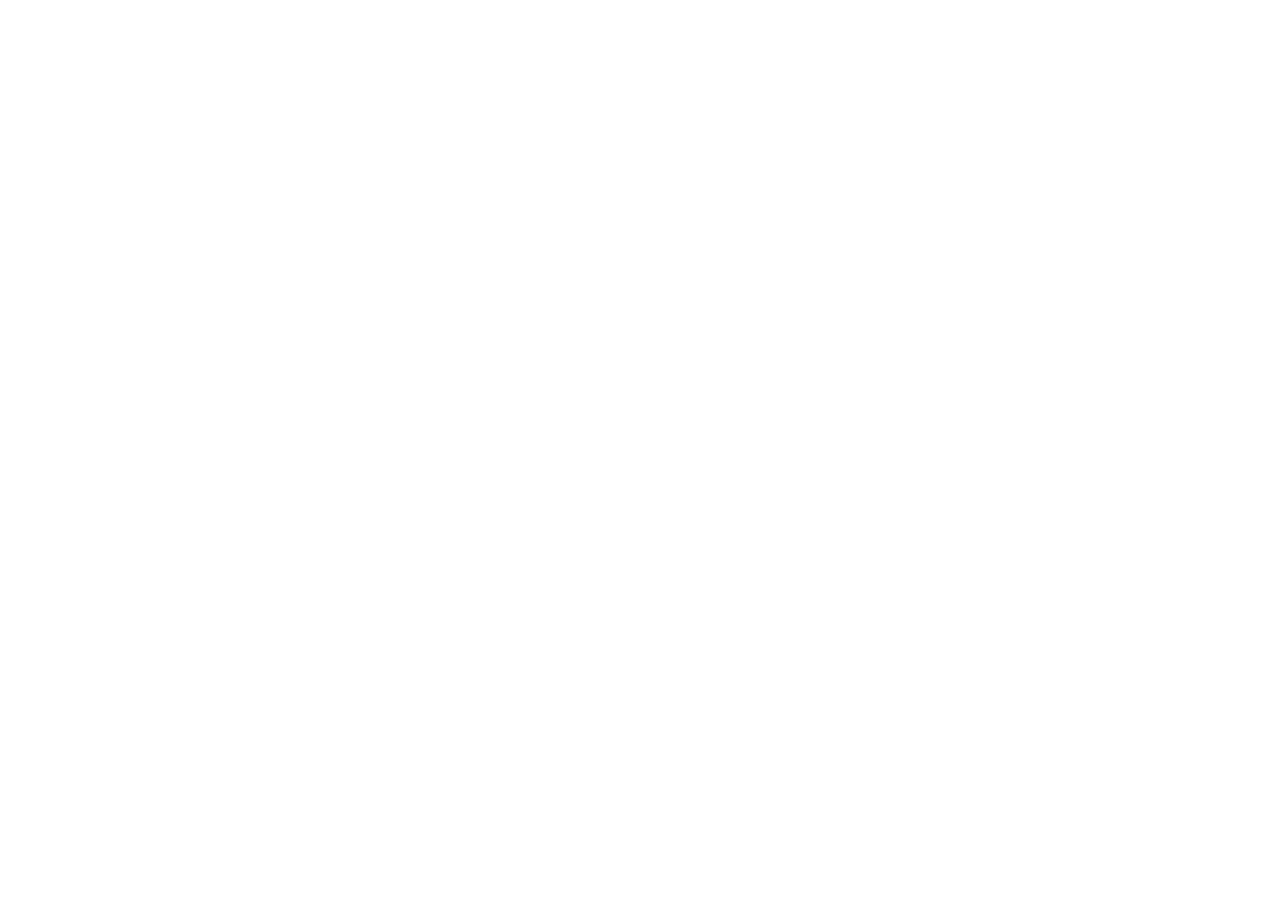
==== commit 1cfa1666: "Add files via upload" ====
--- a/index.html
+++ b/index.html
@@ -29,35 +29,6 @@
 
 <canvas id="bgCanvas"></canvas>
 
-<!-- ══ ONBOARDING MODAL (first visit) ══ -->
-<div class="modal-overlay" id="onboardOverlay">
-  <div class="modal onboard-modal" id="onboardModal">
-    <div class="onboard-diagonal"></div>
-    <div class="onboard-brand">
-      <div class="ob-emblem">
-        <div class="ob-ring r1"></div><div class="ob-ring r2"></div>
-        <div class="ob-core"><svg viewBox="0 0 24 24" fill="currentColor"><path d="M12 2 L14.6 9.4 L22 12 L14.6 14.6 L12 22 L9.4 14.6 L2 12 L9.4 9.4 Z"/></svg></div>
-      </div>
-      <div class="ob-title">EKA</div>
-      <div class="ob-sub">AI Assistant · Made in India <svg class="flag-icon" width="14" height="10" viewBox="0 0 15 10"><rect width="15" height="3.33" y="0" fill="#FF9933"/><rect width="15" height="3.33" y="3.33" fill="#FFFFFF"/><rect width="15" height="3.33" y="6.66" fill="#138808"/><circle cx="7.5" cy="5" r="1.1" fill="none" stroke="#000088" stroke-width="0.25"/></svg></div>
-    </div>
-    <div class="onboard-body">
-      <div class="onboard-tagline">Your personal AI, ready to help with anything.</div>
-      <div class="setting-group">
-        <div class="setting-label">Your Name</div>
-        <input type="text" class="setting-input" id="obName" placeholder="Enter your name…" maxlength="32" />
-      </div>
-      <div class="setting-group">
-        <div class="setting-label">Gmail <span style="color:var(--text3);font-size:10px;">(optional)</span></div>
-        <input type="email" class="setting-input" id="obEmail" placeholder="you@gmail.com" maxlength="64" />
-      </div>
-      <button class="save-btn" id="obSave">Get Started <svg width="12" height="12" viewBox="0 0 24 24" fill="currentColor" style="vertical-align:-1px;margin-left:2px"><path d="M12 2 L14.6 9.4 L22 12 L14.6 14.6 L12 22 L9.4 14.6 L2 12 L9.4 9.4 Z"/></svg></button>
-      <button class="guest-btn" id="obGuest">Continue as Guest <svg width="13" height="13" viewBox="0 0 24 24" fill="none" stroke="currentColor" stroke-width="2" style="vertical-align:-2px;margin-left:2px"><line x1="5" y1="12" x2="19" y2="12"/><polyline points="12 5 19 12 12 19"/></svg></button>
-      <p class="profile-note">All data stays in your browser. Nothing is sent to servers.</p>
-    </div>
-  </div>
-</div>
-
 <!-- ══ SETTINGS MODAL ══ -->
 <div class="modal-overlay" id="settingsOverlay">
   <div class="modal" id="settingsModal">
@@ -65,8 +36,44 @@
       <span class="modal-title"><svg width="14" height="14" viewBox="0 0 24 24" fill="none" stroke="currentColor" stroke-width="2" style="vertical-align:-2px;margin-right:6px"><circle cx="12" cy="12" r="3"/><path d="M19.4 15a1.65 1.65 0 0 0 .33 1.82l.06.06a2 2 0 0 1-2.83 2.83l-.06-.06a1.65 1.65 0 0 0-1.82-.33 1.65 1.65 0 0 0-1 1.51V21a2 2 0 0 1-4 0v-.09A1.65 1.65 0 0 0 9 19.4a1.65 1.65 0 0 0-1.82.33l-.06.06a2 2 0 0 1-2.83-2.83l.06-.06A1.65 1.65 0 0 0 4.68 15a1.65 1.65 0 0 0-1.51-1H3a2 2 0 0 1 0-4h.09A1.65 1.65 0 0 0 4.6 9a1.65 1.65 0 0 0-.33-1.82l-.06-.06a2 2 0 0 1 2.83-2.83l.06.06A1.65 1.65 0 0 0 9 4.68a1.65 1.65 0 0 0 1-1.51V3a2 2 0 0 1 4 0v.09a1.65 1.65 0 0 0 1 1.51 1.65 1.65 0 0 0 1.82-.33l.06-.06a2 2 0 0 1 2.83 2.83l-.06.06A1.65 1.65 0 0 0 19.4 9a1.65 1.65 0 0 0 1.51 1H21a2 2 0 0 1 0 4h-.09a1.65 1.65 0 0 0-1.51 1z"/></svg>Settings</span>
       <button class="modal-close" id="settingsClose"><svg width="12" height="12" viewBox="0 0 24 24" fill="none" stroke="currentColor" stroke-width="2.4"><line x1="18" y1="6" x2="6" y2="18"/><line x1="6" y1="6" x2="18" y2="18"/></svg></button>
     </div>
-    <div class="modal-body">
-      <div class="setting-group">
+    <div class="modal-body settings-body">
+      <nav class="settings-nav" id="settingsNav">
+        <button class="settings-nav-item active" data-section="sec-profile"><svg width="15" height="15" viewBox="0 0 24 24" fill="none" stroke="currentColor" stroke-width="2"><path d="M20 21v-2a4 4 0 0 0-4-4H8a4 4 0 0 0-4 4v2"/><circle cx="12" cy="7" r="4"/></svg><span>Profile</span></button>
+        <button class="settings-nav-item" data-section="sec-theme"><svg width="15" height="15" viewBox="0 0 24 24" fill="none" stroke="currentColor" stroke-width="2"><circle cx="13.5" cy="6.5" r=".5"/><circle cx="17.5" cy="10.5" r=".5"/><circle cx="8.5" cy="7.5" r=".5"/><circle cx="6.5" cy="12.5" r=".5"/><path d="M12 2C6.5 2 2 6.5 2 12s4.5 10 10 10c.926 0 1.648-.746 1.648-1.688 0-.437-.18-.835-.437-1.125-.29-.289-.438-.652-.438-1.125a1.64 1.64 0 0 1 1.668-1.668h1.996c3.051 0 5.555-2.503 5.555-5.554C22 6.012 17.461 2 12 2z"/></svg><span>Theme</span></button>
+        <button class="settings-nav-item" data-section="sec-voice"><svg width="15" height="15" viewBox="0 0 24 24" fill="none" stroke="currentColor" stroke-width="2"><polygon points="11 5 6 9 2 9 2 15 6 15 11 19 11 5"/><path d="M19.07 4.93a10 10 0 0 1 0 14.14M15.54 8.46a5 5 0 0 1 0 7.07"/></svg><span>Voice</span></button>
+        <button class="settings-nav-item" data-section="sec-web"><svg width="15" height="15" viewBox="0 0 24 24" fill="none" stroke="currentColor" stroke-width="2"><circle cx="12" cy="12" r="10"/><line x1="2" y1="12" x2="22" y2="12"/><path d="M12 2a15.3 15.3 0 0 1 0 20M12 2a15.3 15.3 0 0 0 0 20"/></svg><span>Web Search</span></button>
+        <button class="settings-nav-item" data-section="sec-image"><svg width="15" height="15" viewBox="0 0 24 24" fill="none" stroke="currentColor" stroke-width="2"><rect x="3" y="3" width="18" height="18" rx="2"/><circle cx="8.5" cy="8.5" r="1.5"/><polyline points="21 15 16 10 5 21"/></svg><span>Image Gen</span></button>
+        <button class="settings-nav-item" data-section="sec-key"><svg width="15" height="15" viewBox="0 0 24 24" fill="none" stroke="currentColor" stroke-width="2"><rect x="3" y="11" width="18" height="10" rx="2"/><path d="M7 11V7a5 5 0 0 1 10 0v4"/></svg><span>API Key</span></button>
+        <button class="settings-nav-item" data-section="sec-appearance"><svg width="15" height="15" viewBox="0 0 24 24" fill="none" stroke="currentColor" stroke-width="2"><polyline points="4 7 4 4 20 4 20 7"/><line x1="9" y1="20" x2="15" y2="20"/><line x1="12" y1="4" x2="12" y2="20"/></svg><span>Appearance</span></button>
+        <button class="settings-nav-item" data-section="sec-sound"><svg width="15" height="15" viewBox="0 0 24 24" fill="none" stroke="currentColor" stroke-width="2"><path d="M9 18V5l12-2v13"/><circle cx="6" cy="18" r="3"/><circle cx="18" cy="16" r="3"/></svg><span>Sound</span></button>
+        <button class="settings-nav-item" data-section="sec-history"><svg width="15" height="15" viewBox="0 0 24 24" fill="none" stroke="currentColor" stroke-width="2"><path d="M21 15a2 2 0 0 1-2 2H7l-4 4V5a2 2 0 0 1 2-2h14a2 2 0 0 1 2 2z"/></svg><span>History</span></button>
+        <button class="settings-nav-item" data-section="sec-reset"><svg width="15" height="15" viewBox="0 0 24 24" fill="none" stroke="currentColor" stroke-width="2"><path d="M12 9v2m0 4h.01M10.29 3.86l-8.18 14.14A2 2 0 0 0 3.82 21h16.36a2 2 0 0 0 1.71-3l-8.18-14.14a2 2 0 0 0-3.42 0z"/></svg><span>Reset</span></button>
+        <button class="settings-nav-item" data-section="sec-about"><svg width="15" height="15" viewBox="0 0 24 24" fill="none" stroke="currentColor" stroke-width="2"><circle cx="12" cy="12" r="10"/><line x1="12" y1="16" x2="12" y2="12"/><line x1="12" y1="8" x2="12.01" y2="8"/></svg><span>About</span></button>
+        <span class="settings-nav-indicator" id="settingsNavIndicator"></span>
+      </nav>
+      <div class="settings-panels" id="settingsPanels">
+      <div class="setting-group settings-panel active" data-panel="sec-profile">
+        <div class="setting-label"><svg width="11" height="11" viewBox="0 0 24 24" fill="none" stroke="currentColor" stroke-width="2" style="vertical-align:-1px;margin-right:5px"><path d="M20 21v-2a4 4 0 0 0-4-4H8a4 4 0 0 0-4 4v2"/><circle cx="12" cy="7" r="4"/></svg>Profile</div>
+        <div class="user-avatar-wrap">
+          <div class="avatar-upload-zone" id="settingsAvatarZone">
+            <div class="user-avatar-big" id="settingsAvatarBig">?</div>
+            <div class="avatar-overlay"><svg width="18" height="18" viewBox="0 0 24 24" fill="none" stroke="currentColor" stroke-width="2"><path d="M23 19a2 2 0 0 1-2 2H3a2 2 0 0 1-2-2V8a2 2 0 0 1 2-2h4l2-3h6l2 3h4a2 2 0 0 1 2 2z"/><circle cx="12" cy="13" r="4"/></svg></div>
+            <input type="file" id="settingsAvatarInput" accept="image/*" style="display:none" />
+          </div>
+          <div class="avatar-hint">Tap to change photo</div>
+          <button class="avatar-remove-btn" id="settingsAvatarRemove" type="button" style="display:none">Remove photo</button>
+        </div>
+        <div class="setting-row" style="flex-direction:column;align-items:stretch;gap:8px">
+          <input type="text" id="settingsProfileUsername" class="setting-select" disabled style="width:100%">
+          <input type="text" id="settingsProfileName" class="setting-select" placeholder="Display name" maxlength="32" style="width:100%">
+          <input type="text" id="settingsProfileAbout" class="setting-select" placeholder="About you (optional)" maxlength="60" style="width:100%">
+          <button id="settingsProfileSave" class="auth-btn" style="padding:8px 12px;font-size:13px">Save Profile</button>
+          <span id="settingsProfileStatus" class="profile-note" style="margin:0"></span>
+        </div>
+        <p class="profile-note">EKA reads your display name to greet and address you.</p>
+        <button class="danger-btn" id="settingsLogoutBtn"><svg width="12" height="12" viewBox="0 0 24 24" fill="none" stroke="currentColor" stroke-width="2" style="vertical-align:-2px;margin-right:5px"><path d="M9 21H5a2 2 0 0 1-2-2V5a2 2 0 0 1 2-2h4"/><polyline points="16 17 21 12 16 7"/><line x1="21" y1="12" x2="9" y2="12"/></svg>Log Out</button>
+      </div>
+      <div class="setting-group settings-panel" data-panel="sec-theme">
         <div class="setting-label"><svg width="11" height="11" viewBox="0 0 24 24" fill="none" stroke="currentColor" stroke-width="2" style="vertical-align:-1px;margin-right:5px"><circle cx="13.5" cy="6.5" r=".5"/><circle cx="17.5" cy="10.5" r=".5"/><circle cx="8.5" cy="7.5" r=".5"/><circle cx="6.5" cy="12.5" r=".5"/><path d="M12 2C6.5 2 2 6.5 2 12s4.5 10 10 10c.926 0 1.648-.746 1.648-1.688 0-.437-.18-.835-.437-1.125-.29-.289-.438-.652-.438-1.125a1.64 1.64 0 0 1 1.668-1.668h1.996c3.051 0 5.555-2.503 5.555-5.554C22 6.012 17.461 2 12 2z"/></svg>Theme</div>
         <div class="theme-grid">
           <button class="theme-swatch active" data-theme="dark"><span class="swatch-preview dark-gold"></span>Dark Gold</button>
@@ -78,7 +85,7 @@
           <button class="theme-swatch" data-theme="material"><span class="swatch-preview material-design"></span>Material</button>
         </div>
       </div>
-      <div class="setting-group">
+      <div class="setting-group settings-panel" data-panel="sec-voice">
         <div class="setting-label"><svg width="11" height="11" viewBox="0 0 24 24" fill="none" stroke="currentColor" stroke-width="2" style="vertical-align:-1px;margin-right:5px"><polygon points="11 5 6 9 2 9 2 15 6 15 11 19 11 5"/><path d="M19.07 4.93a10 10 0 0 1 0 14.14M15.54 8.46a5 5 0 0 1 0 7.07"/></svg>Voice</div>
         <div class="setting-row"><span>Mute voice output</span>
           <label class="toggle-switch"><input type="checkbox" id="settingMute"/><span class="toggle-track"></span></label>
@@ -108,20 +115,20 @@
           </select>
         </div>
       </div>
-      <div class="setting-group">
+      <div class="setting-group settings-panel" data-panel="sec-web">
         <div class="setting-label"><svg width="11" height="11" viewBox="0 0 24 24" fill="none" stroke="currentColor" stroke-width="2" style="vertical-align:-1px;margin-right:5px"><circle cx="12" cy="12" r="10"/><line x1="2" y1="12" x2="22" y2="12"/><path d="M12 2a15.3 15.3 0 0 1 0 20M12 2a15.3 15.3 0 0 0 0 20"/></svg>Web Search</div>
         <div class="setting-row"><span>Enable web search</span>
           <label class="toggle-switch"><input type="checkbox" id="settingWeb"/><span class="toggle-track"></span></label>
         </div>
       </div>
-      <div class="setting-group">
+      <div class="setting-group settings-panel" data-panel="sec-image">
         <div class="setting-label"><svg width="11" height="11" viewBox="0 0 24 24" fill="none" stroke="currentColor" stroke-width="2" style="vertical-align:-1px;margin-right:5px"><rect x="3" y="3" width="18" height="18" rx="2"/><circle cx="8.5" cy="8.5" r="1.5"/><polyline points="21 15 16 10 5 21"/></svg>Image Generation</div>
         <div class="setting-row"><span>Enable image generation mode</span>
           <label class="toggle-switch"><input type="checkbox" id="settingImage"/><span class="toggle-track"></span></label>
         </div>
         <p class="profile-note">When on, whatever you type is used as a prompt to draw an image instead of chatting.</p>
       </div>
-      <div class="setting-group">
+      <div class="setting-group settings-panel" data-panel="sec-key">
         <div class="setting-label"><svg width="11" height="11" viewBox="0 0 24 24" fill="none" stroke="currentColor" stroke-width="2" style="vertical-align:-1px;margin-right:5px"><rect x="3" y="11" width="18" height="10" rx="2"/><path d="M7 11V7a5 5 0 0 1 10 0v4"/></svg>Your API Key (BYOK)</div>
         <div class="setting-row" style="flex-direction:column;align-items:stretch;gap:8px">
           <input type="password" id="settingApiKey" class="setting-select" placeholder="sk-or-v1-…" autocomplete="off" spellcheck="false" style="width:100%">
@@ -133,7 +140,7 @@
         </div>
         <p class="profile-note">Optional — use your own <a href="https://openrouter.ai/keys" target="_blank" rel="noopener">OpenRouter</a> key instead of the shared one. Stored only in this browser (localStorage), never sent anywhere except as a request header to this app.</p>
       </div>
-      <div class="setting-group">
+      <div class="setting-group settings-panel" data-panel="sec-appearance">
         <div class="setting-label"><svg width="11" height="11" viewBox="0 0 24 24" fill="none" stroke="currentColor" stroke-width="2" style="vertical-align:-1px;margin-right:5px"><polyline points="4 7 4 4 20 4 20 7"/><line x1="9" y1="20" x2="15" y2="20"/><line x1="12" y1="4" x2="12" y2="20"/></svg>Appearance</div>
         <div class="setting-row"><span>Font size</span>
           <select id="settingFontSize" class="setting-select">
@@ -152,7 +159,7 @@
           <label class="toggle-switch"><input type="checkbox" id="settingReduceMotion"/><span class="toggle-track"></span></label>
         </div>
       </div>
-      <div class="setting-group">
+      <div class="setting-group settings-panel" data-panel="sec-sound">
         <div class="setting-label"><svg width="11" height="11" viewBox="0 0 24 24" fill="none" stroke="currentColor" stroke-width="2" style="vertical-align:-1px;margin-right:5px"><path d="M9 18V5l12-2v13"/><circle cx="6" cy="18" r="3"/><circle cx="18" cy="16" r="3"/></svg>Sound</div>
         <div class="setting-row"><span>UI sound effects</span>
           <label class="toggle-switch"><input type="checkbox" id="settingSoundFx"/><span class="toggle-track"></span></label>
@@ -161,19 +168,20 @@
           <label class="toggle-switch"><input type="checkbox" id="settingEnterSend" checked/><span class="toggle-track"></span></label>
         </div>
       </div>
-      <div class="setting-group">
+      <div class="setting-group settings-panel" data-panel="sec-history">
         <div class="setting-label"><svg width="11" height="11" viewBox="0 0 24 24" fill="none" stroke="currentColor" stroke-width="2" style="vertical-align:-1px;margin-right:5px"><path d="M21 15a2 2 0 0 1-2 2H7l-4 4V5a2 2 0 0 1 2-2h14a2 2 0 0 1 2 2z"/></svg>Chat History</div>
         <div class="setting-row"><span>Saved sessions</span><span class="setting-stat" id="sessionCount">0 sessions</span></div>
         <button class="danger-btn" id="exportAllSessions" style="margin-bottom:8px;"><svg width="12" height="12" viewBox="0 0 24 24" fill="none" stroke="currentColor" stroke-width="2" style="vertical-align:-2px;margin-right:5px"><path d="M21 15v4a2 2 0 0 1-2 2H5a2 2 0 0 1-2-2v-4"/><polyline points="7 10 12 15 17 10"/><line x1="12" y1="15" x2="12" y2="3"/></svg>Export Chat History</button>
         <button class="danger-btn" id="clearAllSessions"><svg width="12" height="12" viewBox="0 0 24 24" fill="none" stroke="currentColor" stroke-width="2" style="vertical-align:-2px;margin-right:5px"><polyline points="3 6 5 6 21 6"/><path d="M19 6l-1 14a2 2 0 0 1-2 2H8a2 2 0 0 1-2-2L5 6"/><path d="M10 11v6M14 11v6"/></svg>Clear All Chat History</button>
       </div>
-      <div class="setting-group">
+      <div class="setting-group settings-panel" data-panel="sec-reset">
         <div class="setting-label"><svg width="11" height="11" viewBox="0 0 24 24" fill="none" stroke="currentColor" stroke-width="2" style="vertical-align:-1px;margin-right:5px"><path d="M12 9v2m0 4h.01M10.29 3.86l-8.18 14.14A2 2 0 0 0 3.82 21h16.36a2 2 0 0 0 1.71-3l-8.18-14.14a2 2 0 0 0-3.42 0z"/></svg>Reset</div>
         <button class="danger-btn" id="resetAppBtn"><svg width="12" height="12" viewBox="0 0 24 24" fill="none" stroke="currentColor" stroke-width="2" style="vertical-align:-2px;margin-right:5px"><polyline points="1 4 1 10 7 10"/><path d="M3.51 15a9 9 0 1 0 2.13-9.36L1 10"/></svg>Reset App to Defaults</button>
       </div>
-      <div class="setting-group">
+      <div class="setting-group settings-panel" data-panel="sec-about">
         <div class="setting-label"><svg width="11" height="11" viewBox="0 0 24 24" fill="none" stroke="currentColor" stroke-width="2" style="vertical-align:-1px;margin-right:5px"><circle cx="12" cy="12" r="10"/><line x1="12" y1="16" x2="12" y2="12"/><line x1="12" y1="8" x2="12.01" y2="8"/></svg>About</div>
         <div class="about-block"><b>EKA AI Assistant</b><br/>Version 1.1.0<br/>All data stays in your browser.</div>
+      </div>
       </div>
     </div>
   </div>
@@ -195,21 +203,24 @@
           <input type="file" id="avatarFileInput" accept="image/*" style="display:none" />
         </div>
         <div class="avatar-hint">Tap to change photo</div>
+        <button class="avatar-remove-btn" id="avatarRemoveBtn" type="button" style="display:none">Remove photo</button>
+      </div>
+      <div class="setting-group">
+        <div class="setting-label">Username</div>
+        <input type="text" class="setting-input" id="profileUsername" disabled />
       </div>
       <div class="setting-group">
         <div class="setting-label">Display Name</div>
         <input type="text" class="setting-input" id="profileName" placeholder="Enter your name…" maxlength="32" />
       </div>
       <div class="setting-group">
-        <div class="setting-label">Gmail Address</div>
-        <input type="email" class="setting-input" id="profileEmail" placeholder="you@gmail.com" maxlength="64" />
-      </div>
-      <div class="setting-group">
         <div class="setting-label">About Me <span style="color:var(--text3);font-size:11px;">(optional)</span></div>
         <input type="text" class="setting-input" id="profileAbout" placeholder="Student, Developer, Curious mind…" maxlength="60" />
       </div>
       <button class="save-btn" id="saveProfile">Save Profile</button>
-      <p class="profile-note">Stored locally in your browser. Never sent to any server.</p>
+      <span id="profileStatus" class="profile-note" style="margin:0"></span>
+      <p class="profile-note">Synced to your account — EKA will greet you by name.</p>
+      <button class="danger-btn" id="profileLogoutBtn" type="button" style="margin-top:6px"><svg width="12" height="12" viewBox="0 0 24 24" fill="none" stroke="currentColor" stroke-width="2" style="vertical-align:-2px;margin-right:5px"><path d="M9 21H5a2 2 0 0 1-2-2V5a2 2 0 0 1 2-2h4"/><polyline points="16 17 21 12 16 7"/><line x1="21" y1="12" x2="9" y2="12"/></svg>Log Out</button>
     </div>
   </div>
 </div>
@@ -220,8 +231,8 @@
     <div class="user-card" id="userCardBtn">
       <div class="user-avatar" id="userAvatarSmall">?</div>
       <div class="user-info">
-        <div class="user-name" id="sidebarUserName">Guest User</div>
-        <div class="user-email" id="sidebarUserEmail">Tap to set profile</div>
+        <div class="user-name" id="sidebarUserName">Loading…</div>
+        <div class="user-email" id="sidebarUserEmail">Tap to view profile</div>
       </div>
       <svg width="14" height="14" viewBox="0 0 24 24" fill="none" stroke="currentColor" stroke-width="2" style="flex-shrink:0;opacity:0.4"><path d="M11 4H4a2 2 0 0 0-2 2v14a2 2 0 0 0 2 2h14a2 2 0 0 0 2-2v-7"/><path d="M18.5 2.5a2.121 2.121 0 0 1 3 3L12 15l-4 1 1-4 9.5-9.5z"/></svg>
     </div>
@@ -270,21 +281,6 @@
   <!-- ═══ CHAT AREA ═══ -->
   <main class="chat-area">
 
-    <!-- Speaking animation — centered voice orb (globe) -->
-    <div id="speakingAnimation" class="speaking-anim" style="display:none">
-      <div class="voice-orb">
-        <div class="orb-halo"></div>
-        <div class="orb-ring ring1"></div>
-        <div class="orb-ring ring2"></div>
-        <div class="orb-ring ring3"></div>
-        <div class="orb-core">
-          <div class="orb-meridians"></div>
-          <div class="orb-shine"></div>
-        </div>
-      </div>
-      <span class="wave-label">EKA is speaking…</span>
-    </div>
-
     <header class="chat-header">
       <div class="header-left">
         <button class="icon-btn sidebar-toggle" id="sidebarToggle" title="Menu">
@@ -347,6 +343,35 @@
         </div>
         <div class="empty-state-text" id="emptyStateText">Hello! How can I help you today?</div>
       </div>
+
+      <!-- Speaking animation — water wave. Lives inside #chat (not chat-area) so
+           it's anchored to the bottom of the SCROLLABLE MESSAGE AREA, which ends
+           right where the composer bar begins — not behind it. -->
+      <div id="speakingAnimation" class="speaking-anim" style="display:none">
+        <svg class="wave-svg" viewBox="0 0 1200 160" preserveAspectRatio="none" aria-hidden="true">
+          <defs>
+            <linearGradient id="waveGradBack" x1="0" y1="0" x2="0" y2="1">
+              <stop class="wave-stop-white" offset="0%" stop-opacity="0.55"/>
+              <stop class="wave-stop-blue" offset="45%" stop-opacity="0.5"/>
+              <stop class="wave-stop-accent" offset="100%" stop-opacity="0.55"/>
+            </linearGradient>
+            <linearGradient id="waveGradMid" x1="0" y1="0" x2="0" y2="1">
+              <stop class="wave-stop-white" offset="0%" stop-opacity="0.7"/>
+              <stop class="wave-stop-blue" offset="50%" stop-opacity="0.65"/>
+              <stop class="wave-stop-accent" offset="100%" stop-opacity="0.7"/>
+            </linearGradient>
+            <linearGradient id="waveGradFront" x1="0" y1="0" x2="0" y2="1">
+              <stop class="wave-stop-white" offset="0%" stop-opacity="0.9"/>
+              <stop class="wave-stop-blue-light" offset="50%" stop-opacity="0.85"/>
+              <stop class="wave-stop-accent-bright" offset="100%" stop-opacity="0.9"/>
+            </linearGradient>
+          </defs>
+          <path class="wave-layer wave-back"  d="M0,90 C150,40 350,140 600,90 C850,40 1050,140 1200,90 L1200,160 L0,160 Z" fill="url(#waveGradBack)"/>
+          <path class="wave-layer wave-mid"   d="M0,100 C200,60 400,140 600,100 C800,60 1000,140 1200,100 L1200,160 L0,160 Z" fill="url(#waveGradMid)"/>
+          <path class="wave-layer wave-front" d="M0,110 C180,150 420,70 600,110 C780,150 1020,70 1200,110 L1200,160 L0,160 Z" fill="url(#waveGradFront)"/>
+        </svg>
+        <span class="wave-label">EKA is speaking…</span>
+      </div>
     </section>
 
     <!-- Scroll-to-bottom button -->
--- a/static/style.css
+++ b/static/style.css
@@ -145,6 +145,46 @@
 .danger-btn:hover { background:rgba(224,85,85,0.16); }
 .profile-note { font-family:var(--font-mono); font-size:10px; color:var(--text3); text-align:center; letter-spacing:0.06em; }
 
+/* ══ SETTINGS PANEL — nav rail (desktop) / tab bar (mobile) ══ */
+#settingsModal { width:min(680px,calc(100vw - 32px)); }
+.settings-body { padding:0; gap:0; flex-direction:row; min-height:420px; max-height:calc(100dvh - 140px); }
+.settings-nav { position:relative; display:flex; flex-direction:column; gap:2px; width:180px; flex-shrink:0; padding:14px 10px; border-right:1px solid var(--border); overflow-y:auto; }
+.settings-nav-item { position:relative; display:flex; align-items:center; gap:10px; background:transparent; border:none; color:var(--text3); font-family:var(--font-body); font-size:12.5px; font-weight:500; padding:9px 10px; border-radius:var(--radius-sm); cursor:pointer; text-align:left; overflow:hidden; isolation:isolate; transition:color 0.2s ease, transform 0.15s cubic-bezier(0.34,1.56,0.64,1); }
+.settings-nav-item svg { flex-shrink:0; opacity:0.75; transition:opacity 0.2s ease; }
+.settings-nav-item:hover { color:var(--text2); }
+.settings-nav-item:hover svg { opacity:1; }
+.settings-nav-item:active { transform:scale(0.96); }
+.settings-nav-item.active { color:var(--gold); }
+.settings-nav-item.active svg { opacity:1; }
+.settings-nav-indicator { position:absolute; top:0; left:6px; width:calc(100% - 12px); border-radius:var(--radius-sm); background:var(--gold-glow); border:1px solid var(--gold-edge); z-index:-1; opacity:0; transition:transform 0.32s cubic-bezier(0.65,0,0.35,1), height 0.32s cubic-bezier(0.65,0,0.35,1), opacity 0.15s ease 0.28s; pointer-events:none; }
+.settings-nav-indicator.ready { opacity:1; }
+.settings-panels { position:relative; flex:1; min-width:0; padding:18px 22px 24px; overflow-y:auto; }
+.settings-panel { display:none; animation:panelIn 0.22s cubic-bezier(0.22,1,0.36,1); }
+.settings-panel.active { display:flex; }
+@keyframes panelIn { from{opacity:0;transform:translateY(6px)} to{opacity:1;transform:translateY(0)} }
+
+/* Ripple + fluid press feedback, shared by buttons/toggles/swatches */
+.theme-swatch, .danger-btn, .save-btn, .auth-btn, .icon-btn, .settings-nav-item, .toggle-switch {
+  position:relative; overflow:hidden; -webkit-tap-highlight-color:transparent;
+  transition:transform 0.15s cubic-bezier(0.34,1.56,0.64,1), border-color var(--transition), color var(--transition), background var(--transition), box-shadow var(--transition);
+}
+.theme-swatch:active, .danger-btn:active, .save-btn:active, .auth-btn:active, .icon-btn:active { transform:scale(0.96); }
+.settings-ripple { position:absolute; border-radius:50%; background:currentColor; opacity:0.28; transform:scale(0); pointer-events:none; animation:settingsRippleAnim 0.55s ease-out forwards; }
+@keyframes settingsRippleAnim { to { transform:scale(2.6); opacity:0; } }
+body.reduce-motion .settings-ripple { display:none; }
+body.reduce-motion .settings-panel { animation:none; }
+body.reduce-motion .settings-nav-indicator { transition:none; }
+body.reduce-motion .theme-swatch:active, body.reduce-motion .danger-btn:active, body.reduce-motion .save-btn:active, body.reduce-motion .auth-btn:active, body.reduce-motion .icon-btn:active, body.reduce-motion .settings-nav-item:active { transform:none; }
+
+@media (max-width:720px) {
+  .settings-body { flex-direction:column; min-height:0; max-height:calc(100dvh - 120px); }
+  .settings-nav { flex-direction:row; width:100%; border-right:none; border-bottom:1px solid var(--border); padding:10px 12px; gap:4px; overflow-x:auto; overflow-y:visible; scrollbar-width:none; }
+  .settings-nav::-webkit-scrollbar { display:none; }
+  .settings-nav-item { flex-direction:column; gap:4px; padding:8px 12px; font-size:10.5px; white-space:nowrap; }
+  .settings-nav-indicator { top:0; bottom:0; height:auto !important; transition:transform 0.32s cubic-bezier(0.65,0,0.35,1), width 0.32s cubic-bezier(0.65,0,0.35,1), opacity 0.15s ease 0.28s; }
+  .settings-panels { padding:16px 18px 20px; }
+}
+
 /* Avatar upload */
 .user-avatar-wrap { display:flex; flex-direction:column; align-items:center; gap:6px; padding:4px 0; }
 .avatar-upload-zone { position:relative; cursor:pointer; border-radius:50%; }
@@ -153,9 +193,11 @@
 .avatar-overlay { position:absolute; inset:0; border-radius:50%; background:rgba(0,0,0,0.45); display:flex; align-items:center; justify-content:center; font-size:18px; opacity:0; transition:opacity 0.2s; }
 .avatar-upload-zone:hover .avatar-overlay { opacity:1; }
 .avatar-hint { font-family:var(--font-mono); font-size:10px; color:var(--text3); letter-spacing:0.1em; }
+.avatar-remove-btn { background:transparent; border:none; color:var(--danger); font-family:var(--font-mono); font-size:10.5px; letter-spacing:0.06em; cursor:pointer; padding:2px 6px; border-radius:var(--radius-sm); transition:background var(--transition), color var(--transition); }
+.avatar-remove-btn:hover { background:rgba(224,85,85,0.12); }
 
 /* ══ SIDEBAR ══ */
-.sidebar { display:flex; flex-direction:column; background:linear-gradient(165deg,rgba(255,255,255,0.09),rgba(255,255,255,0.015) 45%,rgba(0,0,0,0.08)),var(--glass); border-right:1px solid rgba(255,255,255,0.1); box-shadow:inset -1px 0 0 rgba(255,255,255,0.06), inset 1px 0 0 rgba(255,255,255,0.04), 8px 0 34px rgba(0,0,0,0.35); backdrop-filter:blur(30px) saturate(180%); -webkit-backdrop-filter:blur(30px) saturate(180%); overflow:hidden; padding:0; transition:transform var(--transition); height:100%; height:100dvh; z-index:100; position:relative; }
+.sidebar { display:flex; flex-direction:column; background:linear-gradient(165deg,rgba(255,255,255,0.09),rgba(255,255,255,0.015) 45%,rgba(0,0,0,0.08)),var(--glass); border-right:1px solid rgba(255,255,255,0.1); box-shadow:inset -1px 0 0 rgba(255,255,255,0.06), inset 1px 0 0 rgba(255,255,255,0.04), 8px 0 34px rgba(0,0,0,0.35); backdrop-filter:blur(30px) saturate(180%); -webkit-backdrop-filter:blur(30px) saturate(180%); overflow:hidden; padding:0; transition:transform var(--transition); height:100%; z-index:100; position:relative; }
 .user-card { display:flex; align-items:center; gap:10px; padding:14px 16px 12px; border-bottom:1px solid var(--border); cursor:pointer; transition:background var(--transition); }
 .user-card:hover { background:rgba(201,168,76,0.06); }
 .user-avatar { width:36px; height:36px; border-radius:50%; background:linear-gradient(135deg,var(--gold-dim),var(--gold)); color:var(--ink); font-family:var(--font-display); font-size:16px; font-weight:700; display:flex; align-items:center; justify-content:center; flex-shrink:0; overflow:hidden; }
@@ -205,38 +247,37 @@
 .india-badge { font-size:12px; }
 
 /* ══ CHAT AREA ══ */
-.chat-area { display:flex; flex-direction:column; height:100%; height:100dvh; min-height:0; position:relative; overflow:hidden; }
-
-/* ── Speaking animation — centered voice orb (globe) ── */
+.chat-area { display:flex; flex-direction:column; height:100%; min-height:0; position:relative; overflow:hidden; }
+
+/* ── Speaking animation — water wave anchored at the bottom of the chat ──
+   Lives inside #chat (the scrollable message list), not .chat-area, so its
+   position:absolute + bottom:0 anchors to #chat's own box — which ends
+   exactly where the composer bar begins — instead of overlapping the
+   composer's box the way it did when anchored to .chat-area.
+   Colour blends white + blue + the current theme accent (var(--gold), which
+   is themeable — becomes purple/green/pink/etc per theme). */
 .speaking-anim {
-  position:absolute; top:50%; left:50%; transform:translate(-50%,-50%);
+  position:absolute; bottom:0; left:0; right:0; height:120px;
   z-index:5; pointer-events:none;
-  display:flex; flex-direction:column; align-items:center; gap:18px;
-}
-.voice-orb { position:relative; width:132px; height:132px; display:flex; align-items:center; justify-content:center; }
-.orb-halo { position:absolute; inset:-24px; border-radius:50%; background:radial-gradient(circle, var(--gold-glow) 0%, transparent 70%); animation:orbHaloPulse 1.8s ease-in-out infinite; }
-@keyframes orbHaloPulse { 0%,100%{opacity:0.5;transform:scale(0.92)} 50%{opacity:1;transform:scale(1.06)} }
-.orb-ring { position:absolute; inset:0; border-radius:50%; border:1.5px solid var(--gold-edge); animation:orbRingExpand 2.4s ease-out infinite; }
-.orb-ring.ring2 { animation-delay:0.8s; }
-.orb-ring.ring3 { animation-delay:1.6s; }
-@keyframes orbRingExpand { 0%{transform:scale(0.72);opacity:0.9;border-color:var(--gold)} 100%{transform:scale(1.55);opacity:0;border-color:var(--gold-edge)} }
-.orb-core {
-  position:absolute; inset:26px; border-radius:50%; overflow:hidden;
-  background:radial-gradient(circle at 34% 28%, var(--gold-bright) 0%, var(--gold) 55%, var(--gold-dim) 100%);
-  box-shadow:0 0 30px var(--gold-glow), inset -12px -14px 26px rgba(12,6,8,0.45), inset 8px 10px 18px rgba(255,255,255,0.15);
-  animation:orbBreathe 1.6s ease-in-out infinite;
-}
-@keyframes orbBreathe { 0%,100%{transform:scale(0.96)} 50%{transform:scale(1.04)} }
-.orb-meridians {
-  position:absolute; inset:0; border-radius:50%;
-  background:repeating-linear-gradient(100deg, rgba(12,6,8,0) 0 12px, rgba(12,6,8,0.22) 12px 14px);
-  background-size:220% 100%;
-  mix-blend-mode:multiply;
-  animation:orbSpin 3.2s linear infinite;
-}
-@keyframes orbSpin { from{background-position:0 0;} to{background-position:220% 0;} }
-.orb-shine { position:absolute; width:36%; height:22%; top:14%; left:20%; border-radius:50%; background:radial-gradient(circle, rgba(255,255,255,0.65), transparent 72%); filter:blur(1.5px); }
-.wave-label { font-family:var(--font-mono); font-size:11px; color:var(--gold); letter-spacing:0.15em; text-transform:uppercase; animation:dotPulse 2s infinite; }
+  display:flex; flex-direction:column; align-items:center; justify-content:flex-end;
+  overflow:hidden;
+}
+.wave-svg { position:absolute; bottom:0; left:0; width:100%; height:100%; }
+.wave-stop-white { stop-color:#ffffff; }
+.wave-stop-blue { stop-color:#5B8DEF; }
+.wave-stop-blue-light { stop-color:#8FB4FF; }
+.wave-stop-accent { stop-color:var(--gold); }
+.wave-stop-accent-bright { stop-color:var(--gold-bright); }
+.wave-layer { transform-origin:center; }
+.wave-back  { animation:waveDriftBack 7s ease-in-out infinite, waveBob 4.2s ease-in-out infinite; }
+.wave-mid   { animation:waveDriftMid 5s ease-in-out infinite, waveBob 3.4s ease-in-out infinite reverse; }
+.wave-front { animation:waveDriftFront 3.6s ease-in-out infinite, waveBob 2.6s ease-in-out infinite; }
+@keyframes waveDriftBack  { 0%,100%{transform:translateX(0)}   50%{transform:translateX(-2.5%)} }
+@keyframes waveDriftMid   { 0%,100%{transform:translateX(0)}   50%{transform:translateX(3%)} }
+@keyframes waveDriftFront { 0%,100%{transform:translateX(0)}   50%{transform:translateX(-3.5%)} }
+@keyframes waveBob { 0%,100%{transform:translateY(0)} 50%{transform:translateY(-6px)} }
+.wave-label { position:relative; z-index:1; font-family:var(--font-mono); font-size:11px; color:var(--text); letter-spacing:0.15em; text-transform:uppercase; margin-bottom:10px; animation:dotPulse 2s infinite; text-shadow:0 1px 4px rgba(0,0,0,0.4); }
+body.reduce-motion .wave-layer { animation:none; }
 
 /* Header */
 .chat-header { display:flex; align-items:center; justify-content:space-between; padding:0 16px; height:var(--header-h); background:var(--surface); border-bottom:1px solid var(--border); backdrop-filter:blur(20px); -webkit-backdrop-filter:blur(20px); position:sticky; top:0; flex-shrink:0; z-index:50; }
@@ -296,6 +337,7 @@
 .bubble-row { display:flex; flex-direction:column; gap:4px; }
 .bubble-row.user { align-items:flex-end; margin-left:auto; max-width:70%; }
 .bubble-row.bot  { align-items:flex-start; margin-right:auto; max-width:70%; }
+.bubble-row.bot:has(.generated-img) { max-width:min(92%,640px); }
 
 .bubble { padding:12px 16px; border-radius:var(--radius-md); opacity:0; transform:translateY(12px); animation:bubblePop 0.3s cubic-bezier(0.34,1.56,0.64,1) forwards; word-wrap:break-word; overflow-wrap:break-word; line-height:1.6; width:100%; }
 @keyframes bubblePop{to{opacity:1;transform:translateY(0)}}
@@ -305,7 +347,7 @@
 
 /* Attached image in bubble */
 .bubble-img { max-width:100%; max-height:240px; border-radius:var(--radius-sm); margin-bottom:8px; display:block; object-fit:cover; border:1px solid var(--border); }
-.generated-img { max-height:360px; width:100%; object-fit:contain; background:var(--surface2); cursor:zoom-in; transition:opacity var(--transition), transform var(--transition); }
+.generated-img { max-width:100%; max-height:min(70vh,520px); width:auto; height:auto; object-fit:contain; background:var(--surface2); cursor:zoom-in; transition:opacity var(--transition), transform var(--transition); }
 .generated-img:hover { opacity:0.92; }
 .image-caption { font-size:12px; font-style:italic; color:var(--text3); margin-bottom:6px; }
 
@@ -329,9 +371,13 @@
 .ai-text pre{background:rgba(0,0,0,0.4);border:1px solid var(--border);border-radius:var(--radius-sm);padding:12px 14px;overflow-x:auto;margin:0.6em 0}
 .ai-text pre code{background:none;border:none;padding:0;color:#E8DCC8;font-size:13px;line-height:1.5;display:block;white-space:pre-wrap}
 .ai-text table{width:100%;border-collapse:collapse;font-size:13px;margin:0.5em 0}
-.ai-text th,.ai-text td{border:1px solid var(--border);padding:7px 10px;text-align:left}
+.ai-text th,.ai-text td{border:1px solid var(--border);padding:7px 10px;text-align:left;white-space:nowrap}
 .ai-text th{background:rgba(201,168,76,0.1);color:var(--gold);font-weight:600}
 .ai-text tr:nth-child(even){background:rgba(255,255,255,0.02)}
+.table-scroll{overflow-x:auto;max-width:100%;margin:0.5em 0;border-radius:var(--radius-sm);-webkit-overflow-scrolling:touch}
+.table-scroll table{margin:0}
+.table-scroll::-webkit-scrollbar{height:6px}
+.table-scroll::-webkit-scrollbar-thumb{background:var(--border-md);border-radius:99px}
 
 /* ── Code blocks: language label + copy button ── */
 .code-block-wrap { position:relative; margin:0.6em 0; }
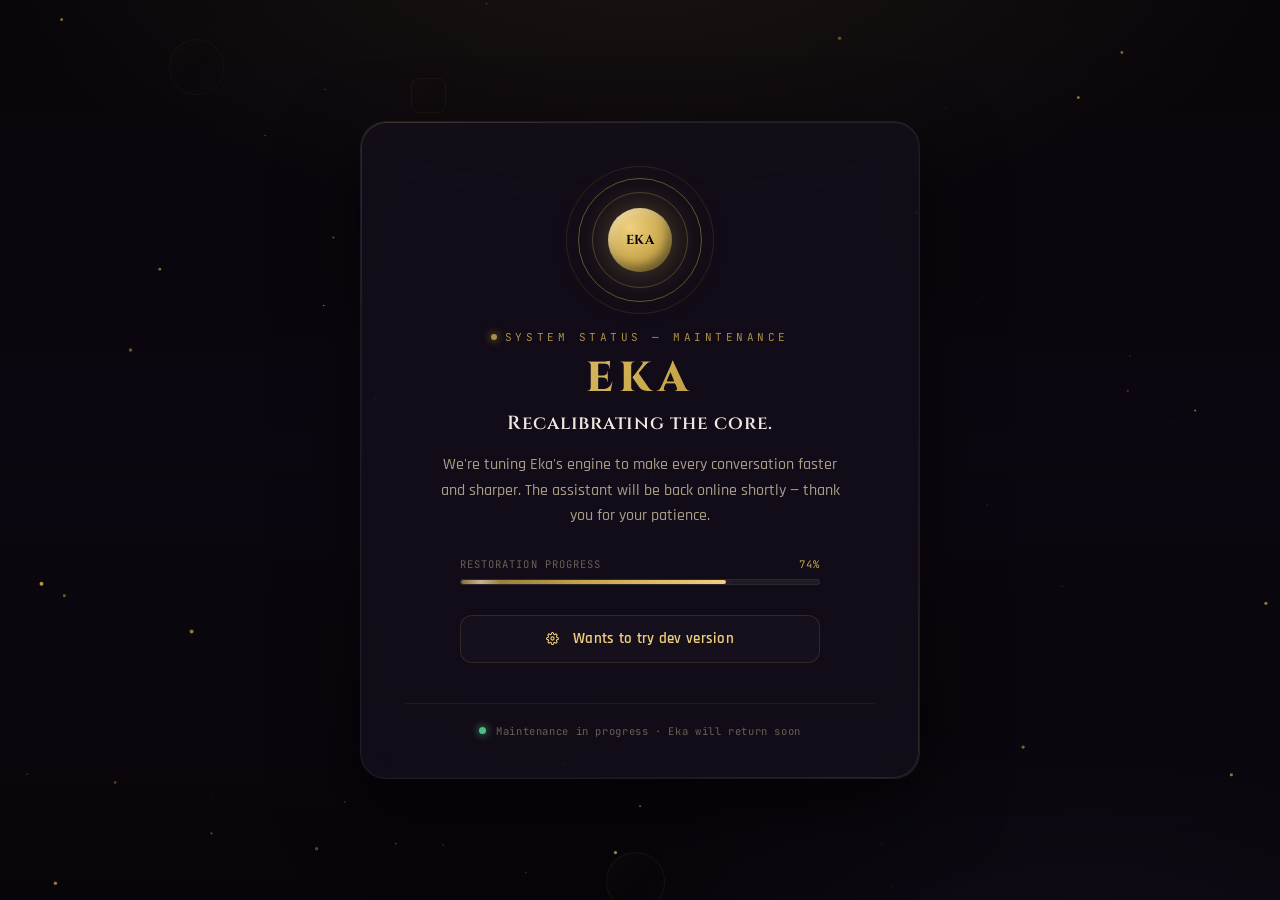
==== commit b853b147: "Rename maintenance.html to index.html" ====
--- a/index.html
+++ b/index.html
@@ -1,413 +1,427 @@
 <!DOCTYPE html>
 <html lang="en">
 <head>
-  <meta charset="utf-8" />
-  <meta name="viewport" content="width=device-width, initial-scale=1" />
-  <title>EKA AI</title>
-  <link rel="icon" type="image/svg+xml" href="data:image/svg+xml,<svg xmlns='http://www.w3.org/2000/svg' viewBox='0 0 32 32'><circle cx='16' cy='16' r='16' fill='%23C9A84C'/><path d='M16 8 L18.2 13.8 L24 16 L18.2 18.2 L16 24 L13.8 18.2 L8 16 L13.8 13.8 Z' fill='%230C0608'/></svg>">
-  <link rel="preconnect" href="https://fonts.googleapis.com" />
-  <link rel="preconnect" href="https://fonts.gstatic.com" crossorigin />
-  <link href="https://fonts.googleapis.com/css2?family=Cinzel:wght@400;600;700&family=Rajdhani:wght@300;400;500;600;700&family=JetBrains+Mono:wght@400;500&display=swap" rel="stylesheet" />
-  <link rel="stylesheet" href="static/style.css" />
+<meta charset="UTF-8">
+<meta name="viewport" content="width=device-width, initial-scale=1.0">
+<title>EKA — Under Maintenance</title>
+<link rel="preconnect" href="https://fonts.googleapis.com">
+<link rel="preconnect" href="https://fonts.gstatic.com" crossorigin>
+<link href="https://fonts.googleapis.com/css2?family=Cinzel:wght@500;600;700;800&family=Rajdhani:wght@400;500;600;700&family=JetBrains+Mono:wght@400;500;600&display=swap" rel="stylesheet">
+<style>
+
+  :root{
+    --gold:#C9A84C; --gold-bright:#F0D080; --gold-dim:#8A6E30;
+    --gold-glow:rgba(201,168,76,0.28); --gold-edge:rgba(201,168,76,0.16);
+    --ink:#08050A; --ink2:#0E0810; --ink3:#16101C; --ink4:#1F1626;
+    --surface:rgba(22,16,28,0.72); --surface-edge:rgba(255,255,255,0.06);
+    --text:#EDE8E0; --text2:#A89E88; --text3:#6A6055;
+    --danger:#E0635A; --success:#4FBE82;
+    --font-display:'Cinzel',serif; --font-body:'Rajdhani',sans-serif; --font-mono:'JetBrains Mono',monospace;
+  }
+
+  *,*::before,*::after{ margin:0; padding:0; box-sizing:border-box; }
+
+  html,body{
+    height:100%; width:100%; overflow:hidden;
+    background:var(--ink);
+    font-family:var(--font-body);
+    color:var(--text);
+    -webkit-font-smoothing:antialiased;
+  }
+
+  body{
+    display:flex; align-items:center; justify-content:center;
+    position:relative;
+    background:
+      radial-gradient(ellipse 90% 60% at 50% -10%, rgba(201,168,76,0.10), transparent 60%),
+      radial-gradient(ellipse 70% 50% at 85% 110%, rgba(167,120,250,0.06), transparent 60%),
+      linear-gradient(180deg, #08050A 0%, #0C0710 50%, #08050A 100%);
+  }
+
+  #bgCanvas{ position:fixed; inset:0; width:100%; height:100%; z-index:0; pointer-events:none; }
+
+  /* floating geometric 3D shards drifting in the background */
+  .shard{
+    position:fixed; z-index:1; pointer-events:none;
+    border:1px solid var(--gold-edge);
+    background:linear-gradient(135deg, rgba(201,168,76,0.07), transparent 70%);
+    transform-style:preserve-3d;
+    animation:drift linear infinite, spin3d linear infinite;
+  }
+  @keyframes drift{
+    0%{ transform:translateY(0) rotate(0deg); }
+    100%{ transform:translateY(-40px) rotate(8deg); }
+  }
+  @keyframes spin3d{
+    0%{ transform:rotate3d(0.6,1,0.2,0deg); }
+    100%{ transform:rotate3d(0.6,1,0.2,360deg); }
+  }
+
+  /* ================= MAIN STAGE ================= */
+  .stage{
+    position:relative; z-index:10;
+    perspective:1400px;
+    width:min(560px, 92vw);
+  }
+
+  .card{
+    position:relative;
+    transform-style:preserve-3d;
+    background:var(--surface);
+    backdrop-filter:blur(18px) saturate(140%);
+    -webkit-backdrop-filter:blur(18px) saturate(140%);
+    border:1px solid var(--surface-edge);
+    border-radius:26px;
+    padding:56px 44px 40px;
+    box-shadow:
+      0 30px 80px rgba(0,0,0,0.55),
+      0 0 0 1px rgba(255,255,255,0.02) inset,
+      0 1px 0 rgba(255,255,255,0.06) inset;
+    transition:transform 0.12s ease-out;
+    text-align:center;
+    overflow:hidden;
+  }
+
+  .card::before{
+    content:''; position:absolute; inset:0; border-radius:26px; padding:1px;
+    background:linear-gradient(135deg, var(--gold-edge), transparent 30%, transparent 70%, var(--gold-edge));
+    -webkit-mask:linear-gradient(#000 0 0) content-box, linear-gradient(#000 0 0);
+    -webkit-mask-composite:xor; mask-composite:exclude;
+    pointer-events:none;
+  }
+
+  .card-sheen{
+    position:absolute; inset:-2px; border-radius:26px;
+    background:linear-gradient(120deg, transparent 30%, rgba(255,255,255,0.05) 45%, transparent 60%);
+    transform:translateX(-120%);
+    animation:sheen 7s ease-in-out infinite;
+    pointer-events:none;
+  }
+  @keyframes sheen{
+    0%,30%{ transform:translateX(-120%); }
+    55%,100%{ transform:translateX(120%); }
+  }
+
+  /* ================= 3D ORB EMBLEM ================= */
+  .orb-wrap{
+    width:124px; height:124px; margin:0 auto 28px;
+    position:relative;
+    transform-style:preserve-3d;
+    animation:orbFloat 5s ease-in-out infinite;
+  }
+  @keyframes orbFloat{
+    0%,100%{ transform:translateY(0) rotateX(8deg); }
+    50%{ transform:translateY(-9px) rotateX(8deg); }
+  }
+
+  .ring{
+    position:absolute; border-radius:50%;
+    border:1.5px solid var(--gold-edge);
+    transform-style:preserve-3d;
+  }
+  .ring.r1{ inset:0; border-color:rgba(201,168,76,0.45); animation:spinY 9s linear infinite; }
+  .ring.r2{ inset:14px; border-color:rgba(201,168,76,0.3); animation:spinX 7s linear infinite reverse; }
+  .ring.r3{ inset:-12px; border-color:rgba(201,168,76,0.14); animation:spinY 14s linear infinite; }
+  @keyframes spinY{ from{ transform:rotateY(0deg) rotateX(60deg); } to{ transform:rotateY(360deg) rotateX(60deg); } }
+  @keyframes spinX{ from{ transform:rotateX(0deg) rotateZ(20deg); } to{ transform:rotateX(360deg) rotateZ(20deg); } }
+
+  .orb-core{
+    position:absolute; inset:30px; border-radius:50%;
+    background:radial-gradient(circle at 35% 30%, var(--gold-bright), var(--gold) 55%, var(--gold-dim) 100%);
+    box-shadow:
+      0 0 30px var(--gold-glow),
+      0 0 60px rgba(201,168,76,0.18),
+      inset -4px -6px 10px rgba(0,0,0,0.35),
+      inset 3px 4px 8px rgba(255,255,255,0.35);
+    display:flex; align-items:center; justify-content:center;
+    font-family:var(--font-display); font-weight:700; font-size:13px; color:var(--ink);
+    letter-spacing:0.05em;
+    animation:corePulse 3s ease-in-out infinite;
+  }
+  @keyframes corePulse{
+    0%,100%{ box-shadow:0 0 28px var(--gold-glow), 0 0 56px rgba(201,168,76,0.16), inset -4px -6px 10px rgba(0,0,0,0.35), inset 3px 4px 8px rgba(255,255,255,0.35); }
+    50%{ box-shadow:0 0 42px var(--gold-glow), 0 0 80px rgba(201,168,76,0.26), inset -4px -6px 10px rgba(0,0,0,0.35), inset 3px 4px 8px rgba(255,255,255,0.4); }
+  }
+
+  /* ================= TEXT ================= */
+  .eyebrow{
+    font-family:var(--font-mono); font-size:11px; letter-spacing:0.32em; text-transform:uppercase;
+    color:var(--gold); opacity:0.85; margin-bottom:14px;
+    display:flex; align-items:center; justify-content:center; gap:8px;
+  }
+  .eyebrow .dot{
+    width:6px; height:6px; border-radius:50%; background:var(--gold);
+    box-shadow:0 0 8px var(--gold); animation:blink 1.6s ease-in-out infinite;
+  }
+  @keyframes blink{ 0%,100%{ opacity:1; } 50%{ opacity:0.25; } }
+
+  h1.brand{
+    font-family:var(--font-display); font-weight:800; font-size:42px; letter-spacing:0.14em;
+    background:linear-gradient(135deg, var(--gold-bright), var(--gold) 55%, var(--gold-dim));
+    -webkit-background-clip:text; background-clip:text; color:transparent;
+    line-height:1; margin-bottom:10px;
+  }
+
+  h2.headline{
+    font-family:var(--font-display); font-weight:600; font-size:19px; letter-spacing:0.04em;
+    color:var(--text); margin-bottom:16px;
+  }
+
+  p.body-text{
+    font-size:15.5px; line-height:1.65; color:var(--text2); font-weight:500;
+    max-width:420px; margin:0 auto 28px;
+  }
+
+  /* progress */
+  .progress-wrap{ margin:0 auto 30px; max-width:360px; }
+  .progress-meta{
+    display:flex; justify-content:space-between; font-family:var(--font-mono);
+    font-size:10.5px; letter-spacing:0.1em; color:var(--text3); margin-bottom:8px; text-transform:uppercase;
+  }
+  .progress-meta span.val{ color:var(--gold); }
+  .progress-track{
+    height:6px; border-radius:99px; background:rgba(255,255,255,0.06);
+    border:1px solid var(--surface-edge); overflow:hidden; position:relative;
+  }
+  .progress-fill{
+    height:100%; width:0%; border-radius:99px;
+    background:linear-gradient(90deg, var(--gold-dim), var(--gold), var(--gold-bright));
+    box-shadow:0 0 12px var(--gold-glow);
+    animation:fillBar 2.2s 0.3s cubic-bezier(0.4,0,0.2,1) forwards;
+    position:relative;
+  }
+  .progress-fill::after{
+    content:''; position:absolute; inset:0;
+    background:linear-gradient(90deg, transparent, rgba(255,255,255,0.45), transparent);
+    width:40px; animation:shimmer 1.8s linear infinite;
+  }
+  @keyframes fillBar{ to{ width:74%; } }
+  @keyframes shimmer{ 0%{ transform:translateX(-40px); } 100%{ transform:translateX(280px); } }
+
+  /* buttons */
+  .actions{ display:flex; flex-direction:column; gap:12px; align-items:center; }
+
+  .btn{
+    font-family:var(--font-body); font-weight:600; font-size:14.5px; letter-spacing:0.02em;
+    border-radius:12px; cursor:pointer; transition:transform 0.2s ease, box-shadow 0.2s ease, opacity 0.2s ease;
+    width:100%; max-width:360px; padding:14px 22px;
+    display:inline-flex; align-items:center; justify-content:center; gap:8px;
+    text-decoration:none;
+  }
+  .btn:active{ transform:translateY(1px) scale(0.99); }
+
+  .btn-outline{
+    background:rgba(255,255,255,0.02);
+    border:1px solid var(--gold-edge);
+    color:var(--gold-bright);
+  }
+  .btn-outline:hover{
+    border-color:var(--gold);
+    box-shadow:0 0 0 1px var(--gold-edge), 0 8px 24px rgba(201,168,76,0.12);
+    transform:translateY(-1px);
+  }
+
+  .btn-solid{
+    background:linear-gradient(135deg, var(--gold-bright), var(--gold) 60%, var(--gold-dim));
+    color:var(--ink); border:none; font-family:var(--font-display); font-weight:700; letter-spacing:0.05em;
+    box-shadow:0 10px 28px rgba(201,168,76,0.28);
+  }
+  .btn-solid:hover{ transform:translateY(-2px); box-shadow:0 14px 36px rgba(201,168,76,0.4); }
+
+  /* reveal panel for dev-version confirm */
+  .dev-panel{
+    max-height:0; opacity:0; overflow:hidden;
+    transition:max-height 0.5s cubic-bezier(0.4,0,0.2,1), opacity 0.4s ease, margin-top 0.5s ease;
+    width:100%; max-width:360px;
+  }
+  .dev-panel.open{
+    max-height:220px; opacity:1; margin-top:6px;
+  }
+  .dev-panel-inner{
+    border:1px dashed var(--gold-edge); border-radius:14px; padding:16px 18px 18px;
+    background:rgba(201,168,76,0.04);
+  }
+  .dev-panel-inner p{
+    font-family:var(--font-mono); font-size:11px; color:var(--text3);
+    letter-spacing:0.04em; line-height:1.6; margin-bottom:14px; text-align:left;
+  }
+  .dev-panel-inner p .tag{ color:var(--gold); }
+
+  footer.note{
+    margin-top:28px; padding-top:20px; border-top:1px solid var(--surface-edge);
+    display:flex; align-items:center; justify-content:center; gap:10px;
+    font-family:var(--font-mono); font-size:10.5px; color:var(--text3); letter-spacing:0.06em;
+  }
+  footer.note .pulse{
+    width:7px; height:7px; border-radius:50%; background:var(--success);
+    box-shadow:0 0 8px var(--success); animation:blink 2s ease-in-out infinite;
+  }
+
+  @media (max-width:480px){
+    .card{ padding:44px 24px 32px; border-radius:20px; }
+    h1.brand{ font-size:34px; }
+    .orb-wrap{ width:100px; height:100px; }
+    .orb-core{ inset:24px; font-size:11px; }
+  }
+
+  @media (prefers-reduced-motion:reduce){
+    *{ animation-duration:0.001ms !important; animation-iteration-count:1 !important; transition-duration:0.001ms !important; }
+  }
+</style>
 </head>
-<body class="dark">
-<!-- ══ LAUNCH SCREEN ══ -->
-<div class="launch-screen" id="launchScreen">
-  <div class="launch-mark">
-    <div class="launch-ring lr1"></div>
-    <div class="launch-ring lr2"></div>
-    <div class="launch-core">
-      <svg viewBox="0 0 24 24" fill="currentColor"><path d="M12 2 L14.6 9.4 L22 12 L14.6 14.6 L12 22 L9.4 14.6 L2 12 L9.4 9.4 Z"/></svg>
+<body>
+
+<canvas id="bgCanvas"></canvas>
+
+<div class="stage">
+  <div class="card" id="card">
+    <div class="card-sheen"></div>
+
+    <div class="orb-wrap">
+      <div class="ring r3"></div>
+      <div class="ring r1"></div>
+      <div class="ring r2"></div>
+      <div class="orb-core">EKA</div>
     </div>
-  </div>
-  <div class="launch-wordmark">
-    <div class="launch-title">EKA</div>
-    <div class="launch-sub">AI Assistant</div>
-  </div>
-  <div class="launch-track"></div>
-</div>
-
-<canvas id="bgCanvas"></canvas>
-
-<!-- ══ SETTINGS MODAL ══ -->
-<div class="modal-overlay" id="settingsOverlay">
-  <div class="modal" id="settingsModal">
-    <div class="modal-header">
-      <span class="modal-title"><svg width="14" height="14" viewBox="0 0 24 24" fill="none" stroke="currentColor" stroke-width="2" style="vertical-align:-2px;margin-right:6px"><circle cx="12" cy="12" r="3"/><path d="M19.4 15a1.65 1.65 0 0 0 .33 1.82l.06.06a2 2 0 0 1-2.83 2.83l-.06-.06a1.65 1.65 0 0 0-1.82-.33 1.65 1.65 0 0 0-1 1.51V21a2 2 0 0 1-4 0v-.09A1.65 1.65 0 0 0 9 19.4a1.65 1.65 0 0 0-1.82.33l-.06.06a2 2 0 0 1-2.83-2.83l.06-.06A1.65 1.65 0 0 0 4.68 15a1.65 1.65 0 0 0-1.51-1H3a2 2 0 0 1 0-4h.09A1.65 1.65 0 0 0 4.6 9a1.65 1.65 0 0 0-.33-1.82l-.06-.06a2 2 0 0 1 2.83-2.83l.06.06A1.65 1.65 0 0 0 9 4.68a1.65 1.65 0 0 0 1-1.51V3a2 2 0 0 1 4 0v.09a1.65 1.65 0 0 0 1 1.51 1.65 1.65 0 0 0 1.82-.33l.06-.06a2 2 0 0 1 2.83 2.83l-.06.06A1.65 1.65 0 0 0 19.4 9a1.65 1.65 0 0 0 1.51 1H21a2 2 0 0 1 0 4h-.09a1.65 1.65 0 0 0-1.51 1z"/></svg>Settings</span>
-      <button class="modal-close" id="settingsClose"><svg width="12" height="12" viewBox="0 0 24 24" fill="none" stroke="currentColor" stroke-width="2.4"><line x1="18" y1="6" x2="6" y2="18"/><line x1="6" y1="6" x2="18" y2="18"/></svg></button>
+
+    <div class="eyebrow"><span class="dot"></span> System Status — Maintenance</div>
+
+    <h1 class="brand">EKA</h1>
+    <h2 class="headline">Recalibrating the core.</h2>
+
+    <p class="body-text">
+      We're tuning Eka's engine to make every conversation faster and sharper.
+      The assistant will be back online shortly — thank you for your patience.
+    </p>
+
+    <div class="progress-wrap">
+      <div class="progress-meta">
+        <span>Restoration progress</span>
+        <span class="val" id="progressLabel">74%</span>
+      </div>
+      <div class="progress-track">
+        <div class="progress-fill"></div>
+      </div>
     </div>
-    <div class="modal-body settings-body">
-      <nav class="settings-nav" id="settingsNav">
-        <button class="settings-nav-item active" data-section="sec-profile"><svg width="15" height="15" viewBox="0 0 24 24" fill="none" stroke="currentColor" stroke-width="2"><path d="M20 21v-2a4 4 0 0 0-4-4H8a4 4 0 0 0-4 4v2"/><circle cx="12" cy="7" r="4"/></svg><span>Profile</span></button>
-        <button class="settings-nav-item" data-section="sec-theme"><svg width="15" height="15" viewBox="0 0 24 24" fill="none" stroke="currentColor" stroke-width="2"><circle cx="13.5" cy="6.5" r=".5"/><circle cx="17.5" cy="10.5" r=".5"/><circle cx="8.5" cy="7.5" r=".5"/><circle cx="6.5" cy="12.5" r=".5"/><path d="M12 2C6.5 2 2 6.5 2 12s4.5 10 10 10c.926 0 1.648-.746 1.648-1.688 0-.437-.18-.835-.437-1.125-.29-.289-.438-.652-.438-1.125a1.64 1.64 0 0 1 1.668-1.668h1.996c3.051 0 5.555-2.503 5.555-5.554C22 6.012 17.461 2 12 2z"/></svg><span>Theme</span></button>
-        <button class="settings-nav-item" data-section="sec-voice"><svg width="15" height="15" viewBox="0 0 24 24" fill="none" stroke="currentColor" stroke-width="2"><polygon points="11 5 6 9 2 9 2 15 6 15 11 19 11 5"/><path d="M19.07 4.93a10 10 0 0 1 0 14.14M15.54 8.46a5 5 0 0 1 0 7.07"/></svg><span>Voice</span></button>
-        <button class="settings-nav-item" data-section="sec-web"><svg width="15" height="15" viewBox="0 0 24 24" fill="none" stroke="currentColor" stroke-width="2"><circle cx="12" cy="12" r="10"/><line x1="2" y1="12" x2="22" y2="12"/><path d="M12 2a15.3 15.3 0 0 1 0 20M12 2a15.3 15.3 0 0 0 0 20"/></svg><span>Web Search</span></button>
-        <button class="settings-nav-item" data-section="sec-image"><svg width="15" height="15" viewBox="0 0 24 24" fill="none" stroke="currentColor" stroke-width="2"><rect x="3" y="3" width="18" height="18" rx="2"/><circle cx="8.5" cy="8.5" r="1.5"/><polyline points="21 15 16 10 5 21"/></svg><span>Image Gen</span></button>
-        <button class="settings-nav-item" data-section="sec-key"><svg width="15" height="15" viewBox="0 0 24 24" fill="none" stroke="currentColor" stroke-width="2"><rect x="3" y="11" width="18" height="10" rx="2"/><path d="M7 11V7a5 5 0 0 1 10 0v4"/></svg><span>API Key</span></button>
-        <button class="settings-nav-item" data-section="sec-appearance"><svg width="15" height="15" viewBox="0 0 24 24" fill="none" stroke="currentColor" stroke-width="2"><polyline points="4 7 4 4 20 4 20 7"/><line x1="9" y1="20" x2="15" y2="20"/><line x1="12" y1="4" x2="12" y2="20"/></svg><span>Appearance</span></button>
-        <button class="settings-nav-item" data-section="sec-sound"><svg width="15" height="15" viewBox="0 0 24 24" fill="none" stroke="currentColor" stroke-width="2"><path d="M9 18V5l12-2v13"/><circle cx="6" cy="18" r="3"/><circle cx="18" cy="16" r="3"/></svg><span>Sound</span></button>
-        <button class="settings-nav-item" data-section="sec-history"><svg width="15" height="15" viewBox="0 0 24 24" fill="none" stroke="currentColor" stroke-width="2"><path d="M21 15a2 2 0 0 1-2 2H7l-4 4V5a2 2 0 0 1 2-2h14a2 2 0 0 1 2 2z"/></svg><span>History</span></button>
-        <button class="settings-nav-item" data-section="sec-reset"><svg width="15" height="15" viewBox="0 0 24 24" fill="none" stroke="currentColor" stroke-width="2"><path d="M12 9v2m0 4h.01M10.29 3.86l-8.18 14.14A2 2 0 0 0 3.82 21h16.36a2 2 0 0 0 1.71-3l-8.18-14.14a2 2 0 0 0-3.42 0z"/></svg><span>Reset</span></button>
-        <button class="settings-nav-item" data-section="sec-about"><svg width="15" height="15" viewBox="0 0 24 24" fill="none" stroke="currentColor" stroke-width="2"><circle cx="12" cy="12" r="10"/><line x1="12" y1="16" x2="12" y2="12"/><line x1="12" y1="8" x2="12.01" y2="8"/></svg><span>About</span></button>
-        <span class="settings-nav-indicator" id="settingsNavIndicator"></span>
-      </nav>
-      <div class="settings-panels" id="settingsPanels">
-      <div class="setting-group settings-panel active" data-panel="sec-profile">
-        <div class="setting-label"><svg width="11" height="11" viewBox="0 0 24 24" fill="none" stroke="currentColor" stroke-width="2" style="vertical-align:-1px;margin-right:5px"><path d="M20 21v-2a4 4 0 0 0-4-4H8a4 4 0 0 0-4 4v2"/><circle cx="12" cy="7" r="4"/></svg>Profile</div>
-        <div class="user-avatar-wrap">
-          <div class="avatar-upload-zone" id="settingsAvatarZone">
-            <div class="user-avatar-big" id="settingsAvatarBig">?</div>
-            <div class="avatar-overlay"><svg width="18" height="18" viewBox="0 0 24 24" fill="none" stroke="currentColor" stroke-width="2"><path d="M23 19a2 2 0 0 1-2 2H3a2 2 0 0 1-2-2V8a2 2 0 0 1 2-2h4l2-3h6l2 3h4a2 2 0 0 1 2 2z"/><circle cx="12" cy="13" r="4"/></svg></div>
-            <input type="file" id="settingsAvatarInput" accept="image/*" style="display:none" />
-          </div>
-          <div class="avatar-hint">Tap to change photo</div>
-          <button class="avatar-remove-btn" id="settingsAvatarRemove" type="button" style="display:none">Remove photo</button>
-        </div>
-        <div class="setting-row" style="flex-direction:column;align-items:stretch;gap:8px">
-          <input type="text" id="settingsProfileUsername" class="setting-select" disabled style="width:100%">
-          <input type="text" id="settingsProfileName" class="setting-select" placeholder="Display name" maxlength="32" style="width:100%">
-          <input type="text" id="settingsProfileAbout" class="setting-select" placeholder="About you (optional)" maxlength="60" style="width:100%">
-          <button id="settingsProfileSave" class="auth-btn" style="padding:8px 12px;font-size:13px">Save Profile</button>
-          <span id="settingsProfileStatus" class="profile-note" style="margin:0"></span>
-        </div>
-        <p class="profile-note">EKA reads your display name to greet and address you.</p>
-        <button class="danger-btn" id="settingsLogoutBtn"><svg width="12" height="12" viewBox="0 0 24 24" fill="none" stroke="currentColor" stroke-width="2" style="vertical-align:-2px;margin-right:5px"><path d="M9 21H5a2 2 0 0 1-2-2V5a2 2 0 0 1 2-2h4"/><polyline points="16 17 21 12 16 7"/><line x1="21" y1="12" x2="9" y2="12"/></svg>Log Out</button>
-      </div>
-      <div class="setting-group settings-panel" data-panel="sec-theme">
-        <div class="setting-label"><svg width="11" height="11" viewBox="0 0 24 24" fill="none" stroke="currentColor" stroke-width="2" style="vertical-align:-1px;margin-right:5px"><circle cx="13.5" cy="6.5" r=".5"/><circle cx="17.5" cy="10.5" r=".5"/><circle cx="8.5" cy="7.5" r=".5"/><circle cx="6.5" cy="12.5" r=".5"/><path d="M12 2C6.5 2 2 6.5 2 12s4.5 10 10 10c.926 0 1.648-.746 1.648-1.688 0-.437-.18-.835-.437-1.125-.29-.289-.438-.652-.438-1.125a1.64 1.64 0 0 1 1.668-1.668h1.996c3.051 0 5.555-2.503 5.555-5.554C22 6.012 17.461 2 12 2z"/></svg>Theme</div>
-        <div class="theme-grid">
-          <button class="theme-swatch active" data-theme="dark"><span class="swatch-preview dark-gold"></span>Dark Gold</button>
-          <button class="theme-swatch" data-theme="light"><span class="swatch-preview light-cream"></span>Light</button>
-          <button class="theme-swatch" data-theme="purple"><span class="swatch-preview purple-night"></span>Purple Night</button>
-          <button class="theme-swatch" data-theme="grid"><span class="swatch-preview black-grid"></span>Black Grid</button>
-          <button class="theme-swatch" data-theme="pinkpurple"><span class="swatch-preview pink-purple"></span>Pink Purple</button>
-          <button class="theme-swatch" data-theme="greenwhite"><span class="swatch-preview green-white"></span>Green White</button>
-          <button class="theme-swatch" data-theme="material"><span class="swatch-preview material-design"></span>Material</button>
+
+    <div class="actions">
+      <button class="btn btn-outline" id="devToggle">
+        <svg width="13" height="13" viewBox="0 0 24 24" fill="none" stroke="currentColor" stroke-width="2" style="vertical-align:-2px;margin-right:6px"><circle cx="12" cy="12" r="3"/><path d="M19.4 15a1.65 1.65 0 0 0 .33 1.82l.06.06a2 2 0 0 1-2.83 2.83l-.06-.06a1.65 1.65 0 0 0-1.82-.33 1.65 1.65 0 0 0-1 1.51V21a2 2 0 0 1-4 0v-.09A1.65 1.65 0 0 0 9 19.4a1.65 1.65 0 0 0-1.82.33l-.06.06a2 2 0 0 1-2.83-2.83l.06-.06A1.65 1.65 0 0 0 4.68 15a1.65 1.65 0 0 0-1.51-1H3a2 2 0 0 1 0-4h.09A1.65 1.65 0 0 0 4.6 9a1.65 1.65 0 0 0-.33-1.82l-.06-.06a2 2 0 0 1 2.83-2.83l.06.06A1.65 1.65 0 0 0 9 4.68a1.65 1.65 0 0 0 1-1.51V3a2 2 0 0 1 4 0v.09a1.65 1.65 0 0 0 1 1.51 1.65 1.65 0 0 0 1.82-.33l.06-.06a2 2 0 0 1 2.83 2.83l-.06.06A1.65 1.65 0 0 0 19.4 9a1.65 1.65 0 0 0 1.51 1H21a2 2 0 0 1 0 4h-.09a1.65 1.65 0 0 0-1.51 1z"/></svg>Wants to try dev version
+      </button>
+
+      <div class="dev-panel" id="devPanel">
+        <div class="dev-panel-inner">
+          <p>You're about to leave the maintenance page and open <span class="tag">eka</span> — an early, in-progress build. Some features may be unstable.</p>
+          <a class="btn btn-solid" href="https://abhiraj1121.github.io/ekamini" target="_blank" rel="noopener noreferrer">
+            Continue <svg width="13" height="13" viewBox="0 0 24 24" fill="none" stroke="currentColor" stroke-width="2.4" style="vertical-align:-2px;margin-left:4px"><line x1="5" y1="12" x2="19" y2="12"/><polyline points="12 5 19 12 12 19"/></svg>
+          </a>
         </div>
       </div>
-      <div class="setting-group settings-panel" data-panel="sec-voice">
-        <div class="setting-label"><svg width="11" height="11" viewBox="0 0 24 24" fill="none" stroke="currentColor" stroke-width="2" style="vertical-align:-1px;margin-right:5px"><polygon points="11 5 6 9 2 9 2 15 6 15 11 19 11 5"/><path d="M19.07 4.93a10 10 0 0 1 0 14.14M15.54 8.46a5 5 0 0 1 0 7.07"/></svg>Voice</div>
-        <div class="setting-row"><span>Mute voice output</span>
-          <label class="toggle-switch"><input type="checkbox" id="settingMute"/><span class="toggle-track"></span></label>
-        </div>
-        <div class="setting-row"><span>Language</span>
-          <select id="settingLang" class="setting-select">
-            <option value="auto">Auto detect</option>
-            <option value="en">English</option>
-            <option value="hi">हिंदी</option>
-            <option value="bn">বাংলা</option>
-            <option value="ta">தமிழ்</option>
-            <option value="te">తెలుగు</option>
-            <option value="mr">मराठी</option>
-            <option value="gu">ગુજરાતી</option>
-            <option value="kn">ಕನ್ನಡ</option>
-            <option value="ml">മലയാളം</option>
-            <option value="pa">ਪੰਜਾਬੀ</option>
-            <option value="ur">اردو</option>
-            <option value="es">Español</option>
-            <option value="fr">Français</option>
-            <option value="de">Deutsch</option>
-            <option value="ja">日本語</option>
-            <option value="zh">中文</option>
-            <option value="ar">العربية</option>
-            <option value="ru">Русский</option>
-            <option value="pt">Português</option>
-          </select>
-        </div>
-      </div>
-      <div class="setting-group settings-panel" data-panel="sec-web">
-        <div class="setting-label"><svg width="11" height="11" viewBox="0 0 24 24" fill="none" stroke="currentColor" stroke-width="2" style="vertical-align:-1px;margin-right:5px"><circle cx="12" cy="12" r="10"/><line x1="2" y1="12" x2="22" y2="12"/><path d="M12 2a15.3 15.3 0 0 1 0 20M12 2a15.3 15.3 0 0 0 0 20"/></svg>Web Search</div>
-        <div class="setting-row"><span>Enable web search</span>
-          <label class="toggle-switch"><input type="checkbox" id="settingWeb"/><span class="toggle-track"></span></label>
-        </div>
-      </div>
-      <div class="setting-group settings-panel" data-panel="sec-image">
-        <div class="setting-label"><svg width="11" height="11" viewBox="0 0 24 24" fill="none" stroke="currentColor" stroke-width="2" style="vertical-align:-1px;margin-right:5px"><rect x="3" y="3" width="18" height="18" rx="2"/><circle cx="8.5" cy="8.5" r="1.5"/><polyline points="21 15 16 10 5 21"/></svg>Image Generation</div>
-        <div class="setting-row"><span>Enable image generation mode</span>
-          <label class="toggle-switch"><input type="checkbox" id="settingImage"/><span class="toggle-track"></span></label>
-        </div>
-        <p class="profile-note">When on, whatever you type is used as a prompt to draw an image instead of chatting.</p>
-      </div>
-      <div class="setting-group settings-panel" data-panel="sec-key">
-        <div class="setting-label"><svg width="11" height="11" viewBox="0 0 24 24" fill="none" stroke="currentColor" stroke-width="2" style="vertical-align:-1px;margin-right:5px"><rect x="3" y="11" width="18" height="10" rx="2"/><path d="M7 11V7a5 5 0 0 1 10 0v4"/></svg>Your API Key (BYOK)</div>
-        <div class="setting-row" style="flex-direction:column;align-items:stretch;gap:8px">
-          <input type="password" id="settingApiKey" class="setting-select" placeholder="sk-or-v1-…" autocomplete="off" spellcheck="false" style="width:100%">
-          <div style="display:flex;gap:8px">
-            <button id="apiKeySave" class="auth-btn" style="flex:1;padding:8px 12px;font-size:13px">Save</button>
-            <button id="apiKeyClear" class="icon-btn" title="Remove saved key" style="width:auto;padding:0 12px;font-size:13px">Clear</button>
-          </div>
-          <span id="apiKeyStatus" class="profile-note" style="margin:0"></span>
-        </div>
-        <p class="profile-note">Optional — use your own <a href="https://openrouter.ai/keys" target="_blank" rel="noopener">OpenRouter</a> key instead of the shared one. Stored only in this browser (localStorage), never sent anywhere except as a request header to this app.</p>
-      </div>
-      <div class="setting-group settings-panel" data-panel="sec-appearance">
-        <div class="setting-label"><svg width="11" height="11" viewBox="0 0 24 24" fill="none" stroke="currentColor" stroke-width="2" style="vertical-align:-1px;margin-right:5px"><polyline points="4 7 4 4 20 4 20 7"/><line x1="9" y1="20" x2="15" y2="20"/><line x1="12" y1="4" x2="12" y2="20"/></svg>Appearance</div>
-        <div class="setting-row"><span>Font size</span>
-          <select id="settingFontSize" class="setting-select">
-            <option value="font-sm">Small</option>
-            <option value="font-md" selected>Medium</option>
-            <option value="font-lg">Large</option>
-          </select>
-        </div>
-        <div class="setting-row"><span>Message density</span>
-          <select id="settingDensity" class="setting-select">
-            <option value="cozy" selected>Cozy</option>
-            <option value="density-compact">Compact</option>
-          </select>
-        </div>
-        <div class="setting-row"><span>Reduce motion</span>
-          <label class="toggle-switch"><input type="checkbox" id="settingReduceMotion"/><span class="toggle-track"></span></label>
-        </div>
-      </div>
-      <div class="setting-group settings-panel" data-panel="sec-sound">
-        <div class="setting-label"><svg width="11" height="11" viewBox="0 0 24 24" fill="none" stroke="currentColor" stroke-width="2" style="vertical-align:-1px;margin-right:5px"><path d="M9 18V5l12-2v13"/><circle cx="6" cy="18" r="3"/><circle cx="18" cy="16" r="3"/></svg>Sound</div>
-        <div class="setting-row"><span>UI sound effects</span>
-          <label class="toggle-switch"><input type="checkbox" id="settingSoundFx"/><span class="toggle-track"></span></label>
-        </div>
-        <div class="setting-row"><span>Send message on Enter</span>
-          <label class="toggle-switch"><input type="checkbox" id="settingEnterSend" checked/><span class="toggle-track"></span></label>
-        </div>
-      </div>
-      <div class="setting-group settings-panel" data-panel="sec-history">
-        <div class="setting-label"><svg width="11" height="11" viewBox="0 0 24 24" fill="none" stroke="currentColor" stroke-width="2" style="vertical-align:-1px;margin-right:5px"><path d="M21 15a2 2 0 0 1-2 2H7l-4 4V5a2 2 0 0 1 2-2h14a2 2 0 0 1 2 2z"/></svg>Chat History</div>
-        <div class="setting-row"><span>Saved sessions</span><span class="setting-stat" id="sessionCount">0 sessions</span></div>
-        <button class="danger-btn" id="exportAllSessions" style="margin-bottom:8px;"><svg width="12" height="12" viewBox="0 0 24 24" fill="none" stroke="currentColor" stroke-width="2" style="vertical-align:-2px;margin-right:5px"><path d="M21 15v4a2 2 0 0 1-2 2H5a2 2 0 0 1-2-2v-4"/><polyline points="7 10 12 15 17 10"/><line x1="12" y1="15" x2="12" y2="3"/></svg>Export Chat History</button>
-        <button class="danger-btn" id="clearAllSessions"><svg width="12" height="12" viewBox="0 0 24 24" fill="none" stroke="currentColor" stroke-width="2" style="vertical-align:-2px;margin-right:5px"><polyline points="3 6 5 6 21 6"/><path d="M19 6l-1 14a2 2 0 0 1-2 2H8a2 2 0 0 1-2-2L5 6"/><path d="M10 11v6M14 11v6"/></svg>Clear All Chat History</button>
-      </div>
-      <div class="setting-group settings-panel" data-panel="sec-reset">
-        <div class="setting-label"><svg width="11" height="11" viewBox="0 0 24 24" fill="none" stroke="currentColor" stroke-width="2" style="vertical-align:-1px;margin-right:5px"><path d="M12 9v2m0 4h.01M10.29 3.86l-8.18 14.14A2 2 0 0 0 3.82 21h16.36a2 2 0 0 0 1.71-3l-8.18-14.14a2 2 0 0 0-3.42 0z"/></svg>Reset</div>
-        <button class="danger-btn" id="resetAppBtn"><svg width="12" height="12" viewBox="0 0 24 24" fill="none" stroke="currentColor" stroke-width="2" style="vertical-align:-2px;margin-right:5px"><polyline points="1 4 1 10 7 10"/><path d="M3.51 15a9 9 0 1 0 2.13-9.36L1 10"/></svg>Reset App to Defaults</button>
-      </div>
-      <div class="setting-group settings-panel" data-panel="sec-about">
-        <div class="setting-label"><svg width="11" height="11" viewBox="0 0 24 24" fill="none" stroke="currentColor" stroke-width="2" style="vertical-align:-1px;margin-right:5px"><circle cx="12" cy="12" r="10"/><line x1="12" y1="16" x2="12" y2="12"/><line x1="12" y1="8" x2="12.01" y2="8"/></svg>About</div>
-        <div class="about-block"><b>EKA AI Assistant</b><br/>Version 1.1.0<br/>All data stays in your browser.</div>
-      </div>
-      </div>
     </div>
+
+    <footer class="note">
+      <span class="pulse"></span> Maintenance in progress · Eka will return soon
+    </footer>
   </div>
 </div>
 
-<!-- ══ USER PROFILE MODAL ══ -->
-<div class="modal-overlay" id="userOverlay">
-  <div class="modal" id="userModal">
-    <div class="modal-header">
-      <span class="modal-title"><svg width="14" height="14" viewBox="0 0 24 24" fill="none" stroke="currentColor" stroke-width="2" style="vertical-align:-2px;margin-right:6px"><path d="M20 21v-2a4 4 0 0 0-4-4H8a4 4 0 0 0-4 4v2"/><circle cx="12" cy="7" r="4"/></svg>Your Profile</span>
-      <button class="modal-close" id="userClose"><svg width="12" height="12" viewBox="0 0 24 24" fill="none" stroke="currentColor" stroke-width="2.4"><line x1="18" y1="6" x2="6" y2="18"/><line x1="6" y1="6" x2="18" y2="18"/></svg></button>
-    </div>
-    <div class="modal-body">
-      <div class="user-avatar-wrap">
-        <!-- Avatar with photo upload -->
-        <div class="avatar-upload-zone" id="avatarUploadZone">
-          <div class="user-avatar-big" id="userAvatarBig">?</div>
-          <div class="avatar-overlay"><svg width="18" height="18" viewBox="0 0 24 24" fill="none" stroke="currentColor" stroke-width="2"><path d="M23 19a2 2 0 0 1-2 2H3a2 2 0 0 1-2-2V8a2 2 0 0 1 2-2h4l2-3h6l2 3h4a2 2 0 0 1 2 2z"/><circle cx="12" cy="13" r="4"/></svg></div>
-          <input type="file" id="avatarFileInput" accept="image/*" style="display:none" />
-        </div>
-        <div class="avatar-hint">Tap to change photo</div>
-        <button class="avatar-remove-btn" id="avatarRemoveBtn" type="button" style="display:none">Remove photo</button>
-      </div>
-      <div class="setting-group">
-        <div class="setting-label">Username</div>
-        <input type="text" class="setting-input" id="profileUsername" disabled />
-      </div>
-      <div class="setting-group">
-        <div class="setting-label">Display Name</div>
-        <input type="text" class="setting-input" id="profileName" placeholder="Enter your name…" maxlength="32" />
-      </div>
-      <div class="setting-group">
-        <div class="setting-label">About Me <span style="color:var(--text3);font-size:11px;">(optional)</span></div>
-        <input type="text" class="setting-input" id="profileAbout" placeholder="Student, Developer, Curious mind…" maxlength="60" />
-      </div>
-      <button class="save-btn" id="saveProfile">Save Profile</button>
-      <span id="profileStatus" class="profile-note" style="margin:0"></span>
-      <p class="profile-note">Synced to your account — EKA will greet you by name.</p>
-      <button class="danger-btn" id="profileLogoutBtn" type="button" style="margin-top:6px"><svg width="12" height="12" viewBox="0 0 24 24" fill="none" stroke="currentColor" stroke-width="2" style="vertical-align:-2px;margin-right:5px"><path d="M9 21H5a2 2 0 0 1-2-2V5a2 2 0 0 1 2-2h4"/><polyline points="16 17 21 12 16 7"/><line x1="21" y1="12" x2="9" y2="12"/></svg>Log Out</button>
-    </div>
-  </div>
-</div>
-
-<div class="app">
-  <!-- ═══ SIDEBAR ═══ -->
-  <aside class="sidebar" id="sidebar">
-    <div class="user-card" id="userCardBtn">
-      <div class="user-avatar" id="userAvatarSmall">?</div>
-      <div class="user-info">
-        <div class="user-name" id="sidebarUserName">Loading…</div>
-        <div class="user-email" id="sidebarUserEmail">Tap to view profile</div>
-      </div>
-      <svg width="14" height="14" viewBox="0 0 24 24" fill="none" stroke="currentColor" stroke-width="2" style="flex-shrink:0;opacity:0.4"><path d="M11 4H4a2 2 0 0 0-2 2v14a2 2 0 0 0 2 2h14a2 2 0 0 0 2-2v-7"/><path d="M18.5 2.5a2.121 2.121 0 0 1 3 3L12 15l-4 1 1-4 9.5-9.5z"/></svg>
-    </div>
-
-    <div class="brand">
-      <div class="brand-emblem">
-        <div class="emblem-ring r1"></div><div class="emblem-ring r2"></div>
-        <div class="emblem-core"><svg viewBox="0 0 24 24" fill="currentColor"><path d="M12 2 L14.6 9.4 L22 12 L14.6 14.6 L12 22 L9.4 14.6 L2 12 L9.4 9.4 Z"/></svg></div>
-      </div>
-      <div class="brand-text"><h1>EKA</h1><p class="brand-sub">AI Assistant</p></div>
-    </div>
-
-    <div class="status-pill"><span class="status-dot"></span><span id="modelLabel">Llama 4 · Online</span></div>
-
-    <!-- Chat sessions list -->
-    <div class="section-label">Chat Sessions</div>
-    <div class="sessions-wrap" id="sessionsWrap">
-      <div class="sessions-list" id="sessionsList"></div>
-      <p class="history-empty" id="sessionsEmpty">No saved sessions</p>
-      <button class="new-session-btn" id="newSessionBtn">+ New Chat</button>
-    </div>
-
-    <div class="section-label">Quick Ask</div>
-    <div class="quick-actions">
-      <button class="chip" data-q="What is artificial intelligence?">What is AI?</button>
-      <button class="chip" data-q="Tell me about yourself">About EKA</button>
-      <button class="chip" data-q="What can you help me with?">Your abilities</button>
-      <button class="chip" data-q="Who created you?">Who built you?</button>
-      <button class="chip" data-q="Tell me something interesting">Surprise me <svg width="10" height="10" viewBox="0 0 24 24" fill="currentColor" style="vertical-align:-1px;margin-left:1px"><path d="M12 2 L14.6 9.4 L22 12 L14.6 14.6 L12 22 L9.4 14.6 L2 12 L9.4 9.4 Z"/></svg></button>
-      <button class="chip" data-q="Write a short poem about the stars">Write a poem</button>
-    </div>
-
-    <div class="sidebar-actions">
-      <button id="openSettings" class="action-btn">
-        <svg width="14" height="14" viewBox="0 0 24 24" fill="none" stroke="currentColor" stroke-width="2"><circle cx="12" cy="12" r="3"/><path d="M19.4 15a1.65 1.65 0 0 0 .33 1.82l.06.06a2 2 0 0 1-2.83 2.83l-.06-.06a1.65 1.65 0 0 0-1.82-.33 1.65 1.65 0 0 0-1 1.51V21a2 2 0 0 1-4 0v-.09A1.65 1.65 0 0 0 9 19.4a1.65 1.65 0 0 0-1.82.33l-.06.06a2 2 0 0 1-2.83-2.83l.06-.06A1.65 1.65 0 0 0 4.68 15a1.65 1.65 0 0 0-1.51-1H3a2 2 0 0 1 0-4h.09A1.65 1.65 0 0 0 4.6 9a1.65 1.65 0 0 0-.33-1.82l-.06-.06a2 2 0 0 1 2.83-2.83l.06.06A1.65 1.65 0 0 0 9 4.68a1.65 1.65 0 0 0 1-1.51V3a2 2 0 0 1 4 0v.09a1.65 1.65 0 0 0 1 1.51 1.65 1.65 0 0 0 1.82-.33l.06-.06a2 2 0 0 1 2.83 2.83l-.06.06A1.65 1.65 0 0 0 19.4 9a1.65 1.65 0 0 0 1.51 1H21a2 2 0 0 1 0 4h-.09a1.65 1.65 0 0 0-1.51 1z"/></svg>
-        Settings
-      </button>
-      <button id="clearChat" class="action-btn danger">
-        <svg width="14" height="14" viewBox="0 0 24 24" fill="none" stroke="currentColor" stroke-width="2"><polyline points="3 6 5 6 21 6"/><path d="M19 6l-1 14a2 2 0 0 1-2 2H8a2 2 0 0 1-2-2L5 6"/><path d="M10 11v6M14 11v6"/></svg>
-        Clear Chat
-      </button>
-    </div>
-    <div class="credits"><span>© 2026 EKA AI</span><span class="india-badge">1.0.21(beta)</span></div>
-  </aside>
-
-  <!-- ═══ CHAT AREA ═══ -->
-  <main class="chat-area">
-
-    <header class="chat-header">
-      <div class="header-left">
-        <button class="icon-btn sidebar-toggle" id="sidebarToggle" title="Menu">
-          <svg width="20" height="20" viewBox="0 0 24 24" fill="none" stroke="currentColor" stroke-width="2"><line x1="3" y1="12" x2="21" y2="12"/><line x1="3" y1="6" x2="21" y2="6"/><line x1="3" y1="18" x2="21" y2="18"/></svg>
-        </button>
-        <div class="header-avatar"><div class="ha-emblem"><svg viewBox="0 0 24 24" fill="currentColor"><path d="M12 2 L14.6 9.4 L22 12 L14.6 14.6 L12 22 L9.4 14.6 L2 12 L9.4 9.4 Z"/></svg></div></div>
-        <div>
-          <div class="header-name">EKA</div>
-          <div class="header-status" id="headerStatus"><span class="hstatus-dot"></span> Ready</div>
-        </div>
-      </div>
-      <div class="header-actions">
-        <button id="webToggle" class="icon-btn" title="Web Search (OFF)" aria-pressed="false">
-          <svg width="18" height="18" viewBox="0 0 24 24" fill="none" stroke="currentColor" stroke-width="2"><circle cx="12" cy="12" r="10"/><line x1="2" y1="12" x2="22" y2="12"/><path d="M12 2a15.3 15.3 0 0 1 0 20M12 2a15.3 15.3 0 0 0 0 20"/></svg>
-        </button>
-        <button id="imageToggle" class="icon-btn" title="Image Generation (OFF)" aria-pressed="false">
-          <svg width="18" height="18" viewBox="0 0 24 24" fill="none" stroke="currentColor" stroke-width="2"><rect x="3" y="3" width="18" height="18" rx="2"/><circle cx="8.5" cy="8.5" r="1.5"/><polyline points="21 15 16 10 5 21"/><path d="M18 2.5l.55 1.25L19.8 4.3l-1.25.55L18 6.1l-.55-1.25L16.2 4.3l1.25-.55z" fill="currentColor" stroke="none"/></svg>
-        </button>
-        <button id="muteToggle" class="icon-btn" title="Mute voice" aria-pressed="false">
-          <svg id="muteIcon" width="18" height="18" viewBox="0 0 24 24" fill="none" stroke="currentColor" stroke-width="2"><polygon points="11 5 6 9 2 9 2 15 6 15 11 19 11 5"/><path d="M19.07 4.93a10 10 0 0 1 0 14.14M15.54 8.46a5 5 0 0 1 0 7.07"/></svg>
-        </button>
-        <button id="voiceOnlyToggle" class="icon-btn" title="Voice-only mode" aria-pressed="false">
-          <svg width="18" height="18" viewBox="0 0 24 24" fill="none" stroke="currentColor" stroke-width="2"><path d="M12 1a3 3 0 0 0-3 3v8a3 3 0 0 0 6 0V4a3 3 0 0 0-3-3z"/><path d="M19 10v2a7 7 0 0 1-14 0v-2"/><line x1="12" y1="19" x2="12" y2="23"/><line x1="8" y1="23" x2="16" y2="23"/></svg>
-        </button>
-        <select id="languageToggle" title="Language" class="lang-select">
-          <option value="auto">Auto</option><option value="en">English</option><option value="hi">हिंदी</option><option value="bn">বাংলা</option><option value="ta">தமிழ்</option><option value="te">తెలుగు</option><option value="mr">मराठी</option><option value="gu">ગુજરાતી</option><option value="kn">ಕನ್ನಡ</option><option value="ml">മലയാളം</option><option value="pa">ਪੰਜਾਬੀ</option><option value="ur">اردو</option><option value="es">Español</option><option value="fr">Français</option><option value="de">Deutsch</option><option value="ja">日本語</option><option value="zh">中文</option><option value="ar">العربية</option><option value="ru">Русский</option><option value="pt">Português</option>
-        </select>
-        <button id="themeToggle" class="icon-btn" title="Toggle theme">
-          <svg id="themeIcon" width="18" height="18" viewBox="0 0 24 24" fill="none" stroke="currentColor" stroke-width="2"><circle cx="12" cy="12" r="5"/><line x1="12" y1="1" x2="12" y2="3"/><line x1="12" y1="21" x2="12" y2="23"/><line x1="4.22" y1="4.22" x2="5.64" y2="5.64"/><line x1="18.36" y1="18.36" x2="19.78" y2="19.78"/><line x1="1" y1="12" x2="3" y2="12"/><line x1="21" y1="12" x2="23" y2="12"/><line x1="4.22" y1="19.78" x2="5.64" y2="18.36"/><line x1="18.36" y1="5.64" x2="19.78" y2="4.22"/></svg>
-        </button>
-      </div>
-    </header>
-
-    <button id="wakeMicButton" class="wake-mic" style="display:none">
-      <div class="wake-pulse"></div>
-      <svg width="44" height="44" viewBox="0 0 24 24" fill="none" stroke="currentColor" stroke-width="2"><path d="M12 1a3 3 0 0 0-3 3v8a3 3 0 0 0 6 0V4a3 3 0 0 0-3-3z"/><path d="M19 10v2a7 7 0 0 1-14 0v-2"/><line x1="12" y1="19" x2="12" y2="23"/><line x1="8" y1="23" x2="16" y2="23"/></svg>
-    </button>
-
-    <!-- API key missing banner — slides/fades in when no server or BYOK key is available -->
-    <div id="apiKeyBanner" class="apikey-banner" role="status">
-      <div class="apikey-banner-icon">
-        <svg width="18" height="18" viewBox="0 0 24 24" fill="none" stroke="currentColor" stroke-width="2"><circle cx="7.5" cy="15.5" r="5.5"/><path d="M21 2l-9.6 9.6"/><path d="M15.5 7.5l3 3L22 7l-3-3"/></svg>
-      </div>
-      <div class="apikey-banner-text">
-        <strong>No AI key configured</strong>
-        <span>Add your own free OpenRouter key so EKA can start replying.</span>
-      </div>
-      <button id="apiKeyBannerBtn" class="apikey-banner-btn" type="button">Add API Key</button>
-      <button id="apiKeyBannerClose" class="apikey-banner-close" type="button" title="Dismiss">
-        <svg width="12" height="12" viewBox="0 0 24 24" fill="none" stroke="currentColor" stroke-width="2.6"><line x1="18" y1="6" x2="6" y2="18"/><line x1="6" y1="6" x2="18" y2="18"/></svg>
-      </button>
-    </div>
-
-    <section id="chat" class="chat">
-      <!-- ══ EMPTY-STATE (shown only when the chat has no messages) ══ -->
-      <div class="empty-state" id="emptyState">
-        <div class="empty-state-logo">
-          <div class="es-ring r1"></div><div class="es-ring r2"></div>
-          <div class="es-core"><svg viewBox="0 0 24 24" fill="currentColor"><path d="M12 2 L14.6 9.4 L22 12 L14.6 14.6 L12 22 L9.4 14.6 L2 12 L9.4 9.4 Z"/></svg></div>
-        </div>
-        <div class="empty-state-text" id="emptyStateText">Hello! How can I help you today?</div>
-      </div>
-
-      <!-- Speaking animation — water wave. Lives inside #chat (not chat-area) so
-           it's anchored to the bottom of the SCROLLABLE MESSAGE AREA, which ends
-           right where the composer bar begins — not behind it. -->
-      <div id="speakingAnimation" class="speaking-anim" style="display:none">
-        <svg class="wave-svg" viewBox="0 0 1200 160" preserveAspectRatio="none" aria-hidden="true">
-          <defs>
-            <linearGradient id="waveGradBack" x1="0" y1="0" x2="0" y2="1">
-              <stop class="wave-stop-white" offset="0%" stop-opacity="0.55"/>
-              <stop class="wave-stop-blue" offset="45%" stop-opacity="0.5"/>
-              <stop class="wave-stop-accent" offset="100%" stop-opacity="0.55"/>
-            </linearGradient>
-            <linearGradient id="waveGradMid" x1="0" y1="0" x2="0" y2="1">
-              <stop class="wave-stop-white" offset="0%" stop-opacity="0.7"/>
-              <stop class="wave-stop-blue" offset="50%" stop-opacity="0.65"/>
-              <stop class="wave-stop-accent" offset="100%" stop-opacity="0.7"/>
-            </linearGradient>
-            <linearGradient id="waveGradFront" x1="0" y1="0" x2="0" y2="1">
-              <stop class="wave-stop-white" offset="0%" stop-opacity="0.9"/>
-              <stop class="wave-stop-blue-light" offset="50%" stop-opacity="0.85"/>
-              <stop class="wave-stop-accent-bright" offset="100%" stop-opacity="0.9"/>
-            </linearGradient>
-          </defs>
-          <path class="wave-layer wave-back"  d="M0,90 C150,40 350,140 600,90 C850,40 1050,140 1200,90 L1200,160 L0,160 Z" fill="url(#waveGradBack)"/>
-          <path class="wave-layer wave-mid"   d="M0,100 C200,60 400,140 600,100 C800,60 1000,140 1200,100 L1200,160 L0,160 Z" fill="url(#waveGradMid)"/>
-          <path class="wave-layer wave-front" d="M0,110 C180,150 420,70 600,110 C780,150 1020,70 1200,110 L1200,160 L0,160 Z" fill="url(#waveGradFront)"/>
-        </svg>
-        <span class="wave-label">EKA is speaking…</span>
-      </div>
-    </section>
-
-    <!-- Scroll-to-bottom button -->
-    <button id="scrollBottomBtn" class="scroll-bottom-btn" title="Scroll to latest">
-      <svg width="16" height="16" viewBox="0 0 24 24" fill="none" stroke="currentColor" stroke-width="2.4"><polyline points="6 9 12 15 18 9"/></svg>
-    </button>
-
-    <!-- Attach preview strip -->
-    <div class="attach-preview" id="attachPreview" style="display:none">
-      <img id="attachThumb" class="attach-thumb" src="" alt="attached" />
-      <button class="attach-remove" id="attachRemove"><svg width="11" height="11" viewBox="0 0 24 24" fill="none" stroke="currentColor" stroke-width="2.6"><line x1="18" y1="6" x2="6" y2="18"/><line x1="6" y1="6" x2="18" y2="18"/></svg></button>
-    </div>
-
-    <div class="composer-wrap">
-      <div class="composer" id="composer">
-        <button id="mic" class="mic-btn" title="Voice input">
-          <svg width="18" height="18" viewBox="0 0 24 24" fill="none" stroke="currentColor" stroke-width="2"><path d="M12 1a3 3 0 0 0-3 3v8a3 3 0 0 0 6 0V4a3 3 0 0 0-3-3z"/><path d="M19 10v2a7 7 0 0 1-14 0v-2"/><line x1="12" y1="19" x2="12" y2="23"/><line x1="8" y1="23" x2="16" y2="23"/></svg>
-        </button>
-        <!-- Photo attach button -->
-        <button id="attachBtn" class="attach-btn" title="Attach photo">
-          <svg width="18" height="18" viewBox="0 0 24 24" fill="none" stroke="currentColor" stroke-width="2"><rect x="3" y="3" width="18" height="18" rx="2"/><circle cx="8.5" cy="8.5" r="1.5"/><polyline points="21 15 16 10 5 21"/></svg>
-        </button>
-        <input type="file" id="photoInput" accept="image/*" style="display:none" />
-        <span id="mic-status" class="mic-status"></span>
-        <input id="msg" type="text" placeholder="Ask EKA anything…" autocomplete="off" />
-        <button id="send" class="send-btn">
-          <svg width="18" height="18" viewBox="0 0 24 24" fill="none" stroke="currentColor" stroke-width="2.5"><line x1="22" y1="2" x2="11" y2="13"/><polygon points="22 2 15 22 11 13 2 9 22 2"/></svg>
-        </button>
-      </div>
-      <div class="composer-hint">EKA is an ai and can make mistakes. Please double check the response.</div>
-    </div>
-  </main>
-</div>
-
-<script src="https://cdn.jsdelivr.net/npm/marked/marked.min.js"></script>
-<script src="https://cdn.jsdelivr.net/npm/mermaid@11/dist/mermaid.min.js"></script>
-<script src="static/script.js"></script>
+<script>
+  // ---------- Starfield / particle background ----------
+  const canvas = document.getElementById('bgCanvas');
+  const ctx = canvas.getContext('2d');
+  let w, h, particles;
+
+  function resize(){
+    w = canvas.width = window.innerWidth;
+    h = canvas.height = window.innerHeight;
+  }
+  window.addEventListener('resize', resize);
+  resize();
+
+  function initParticles(){
+    const count = Math.min(110, Math.floor((w*h)/14000));
+    particles = Array.from({length: count}, () => ({
+      x: Math.random()*w,
+      y: Math.random()*h,
+      z: Math.random()*1 + 0.2,
+      r: Math.random()*1.6 + 0.4,
+      vy: (Math.random()*0.15 + 0.03),
+      tw: Math.random()*Math.PI*2
+    }));
+  }
+  initParticles();
+  window.addEventListener('resize', initParticles);
+
+  function drawParticles(){
+    ctx.clearRect(0,0,w,h);
+    for(const p of particles){
+      p.tw += 0.02;
+      const alpha = 0.25 + Math.abs(Math.sin(p.tw))*0.5;
+      ctx.beginPath();
+      ctx.arc(p.x, p.y, p.r*p.z, 0, Math.PI*2);
+      ctx.fillStyle = `rgba(201,168,76,${alpha*p.z})`;
+      ctx.fill();
+      p.y -= p.vy;
+      if(p.y < -5){ p.y = h+5; p.x = Math.random()*w; }
+    }
+    requestAnimationFrame(drawParticles);
+  }
+  drawParticles();
+
+  // ---------- Drifting 3D shards ----------
+  const shardCount = window.innerWidth < 600 ? 3 : 6;
+  for(let i=0;i<shardCount;i++){
+    const s = document.createElement('div');
+    s.className = 'shard';
+    const size = 30 + Math.random()*60;
+    s.style.width = size+'px';
+    s.style.height = size+'px';
+    s.style.left = Math.random()*100+'vw';
+    s.style.top = Math.random()*100+'vh';
+    s.style.borderRadius = Math.random() > 0.5 ? '50%' : '8px';
+    s.style.animationDuration = (8+Math.random()*10)+'s, '+(14+Math.random()*14)+'s';
+    s.style.opacity = (0.3 + Math.random()*0.4).toFixed(2);
+    document.body.appendChild(s);
+  }
+
+  // ---------- 3D tilt on the card following the pointer ----------
+  const card = document.getElementById('card');
+  const stage = document.querySelector('.stage');
+  stage.addEventListener('mousemove', (e) => {
+    const rect = stage.getBoundingClientRect();
+    const x = (e.clientX - rect.left) / rect.width - 0.5;
+    const y = (e.clientY - rect.top) / rect.height - 0.5;
+    card.style.transform = `rotateY(${x*8}deg) rotateX(${-y*8}deg) translateZ(0)`;
+  });
+  stage.addEventListener('mouseleave', () => {
+    card.style.transform = `rotateY(0deg) rotateX(0deg)`;
+  });
+
+  // ---------- Progress label sync ----------
+  const progressLabel = document.getElementById('progressLabel');
+  let pct = 0;
+  const target = 74;
+  const start = performance.now();
+  function animateLabel(now){
+    const t = Math.min(1, (now-start)/2200);
+    pct = Math.floor(t*target);
+    progressLabel.textContent = pct + '%';
+    if(t < 1) requestAnimationFrame(animateLabel);
+  }
+  requestAnimationFrame(animateLabel);
+
+  // ---------- Dev version reveal ----------
+  const devToggle = document.getElementById('devToggle');
+  const devPanel = document.getElementById('devPanel');
+  const ICON_GEAR = '<svg width="13" height="13" viewBox="0 0 24 24" fill="none" stroke="currentColor" stroke-width="2" style="vertical-align:-2px;margin-right:6px"><circle cx="12" cy="12" r="3"/><path d="M19.4 15a1.65 1.65 0 0 0 .33 1.82l.06.06a2 2 0 0 1-2.83 2.83l-.06-.06a1.65 1.65 0 0 0-1.82-.33 1.65 1.65 0 0 0-1 1.51V21a2 2 0 0 1-4 0v-.09A1.65 1.65 0 0 0 9 19.4a1.65 1.65 0 0 0-1.82.33l-.06.06a2 2 0 0 1-2.83-2.83l.06-.06A1.65 1.65 0 0 0 4.68 15a1.65 1.65 0 0 0-1.51-1H3a2 2 0 0 1 0-4h.09A1.65 1.65 0 0 0 4.6 9a1.65 1.65 0 0 0-.33-1.82l-.06-.06a2 2 0 0 1 2.83-2.83l.06.06A1.65 1.65 0 0 0 9 4.68a1.65 1.65 0 0 0 1-1.51V3a2 2 0 0 1 4 0v.09a1.65 1.65 0 0 0 1 1.51 1.65 1.65 0 0 0 1.82-.33l.06-.06a2 2 0 0 1 2.83 2.83l-.06.06A1.65 1.65 0 0 0 19.4 9a1.65 1.65 0 0 0 1.51 1H21a2 2 0 0 1 0 4h-.09a1.65 1.65 0 0 0-1.51 1z"/></svg>';
+  const ICON_CROSS = '<svg width="12" height="12" viewBox="0 0 24 24" fill="none" stroke="currentColor" stroke-width="2.4" style="vertical-align:-2px;margin-right:6px"><line x1="18" y1="6" x2="6" y2="18"/><line x1="6" y1="6" x2="18" y2="18"/></svg>';
+  devToggle.addEventListener('click', () => {
+    devPanel.classList.toggle('open');
+    devToggle.innerHTML = devPanel.classList.contains('open')
+      ? ICON_CROSS + 'Hide dev version option'
+      : ICON_GEAR + 'Wants to try dev version';
+  });
+</script>
+
 </body>
 </html>
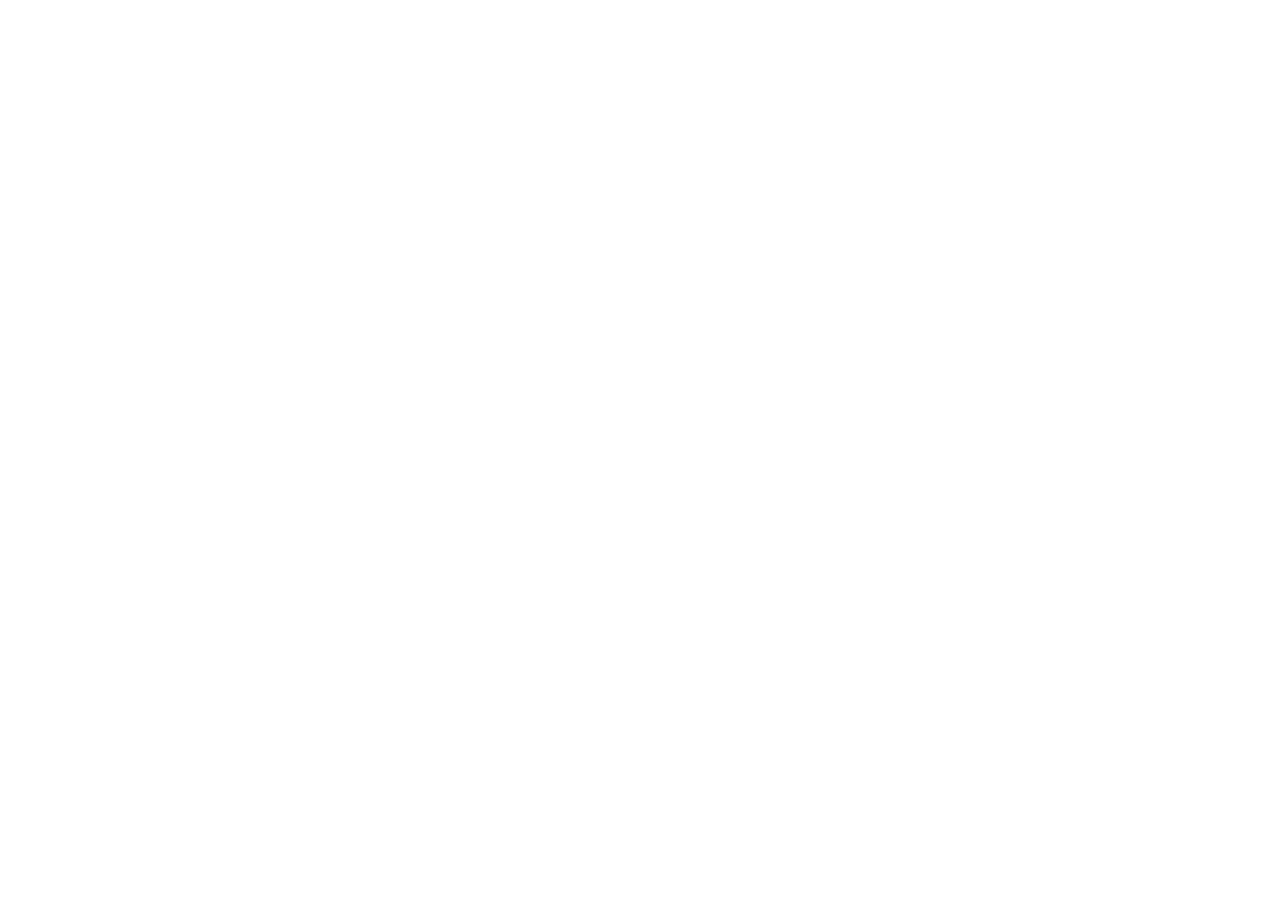
==== commit 3553a1ac: "Rename index-original.html to index.html" ====
--- a/index.html
+++ b/index.html
@@ -1,427 +1,413 @@
 <!DOCTYPE html>
 <html lang="en">
 <head>
-<meta charset="UTF-8">
-<meta name="viewport" content="width=device-width, initial-scale=1.0">
-<title>EKA — Under Maintenance</title>
-<link rel="preconnect" href="https://fonts.googleapis.com">
-<link rel="preconnect" href="https://fonts.gstatic.com" crossorigin>
-<link href="https://fonts.googleapis.com/css2?family=Cinzel:wght@500;600;700;800&family=Rajdhani:wght@400;500;600;700&family=JetBrains+Mono:wght@400;500;600&display=swap" rel="stylesheet">
-<style>
-
-  :root{
-    --gold:#C9A84C; --gold-bright:#F0D080; --gold-dim:#8A6E30;
-    --gold-glow:rgba(201,168,76,0.28); --gold-edge:rgba(201,168,76,0.16);
-    --ink:#08050A; --ink2:#0E0810; --ink3:#16101C; --ink4:#1F1626;
-    --surface:rgba(22,16,28,0.72); --surface-edge:rgba(255,255,255,0.06);
-    --text:#EDE8E0; --text2:#A89E88; --text3:#6A6055;
-    --danger:#E0635A; --success:#4FBE82;
-    --font-display:'Cinzel',serif; --font-body:'Rajdhani',sans-serif; --font-mono:'JetBrains Mono',monospace;
-  }
-
-  *,*::before,*::after{ margin:0; padding:0; box-sizing:border-box; }
-
-  html,body{
-    height:100%; width:100%; overflow:hidden;
-    background:var(--ink);
-    font-family:var(--font-body);
-    color:var(--text);
-    -webkit-font-smoothing:antialiased;
-  }
-
-  body{
-    display:flex; align-items:center; justify-content:center;
-    position:relative;
-    background:
-      radial-gradient(ellipse 90% 60% at 50% -10%, rgba(201,168,76,0.10), transparent 60%),
-      radial-gradient(ellipse 70% 50% at 85% 110%, rgba(167,120,250,0.06), transparent 60%),
-      linear-gradient(180deg, #08050A 0%, #0C0710 50%, #08050A 100%);
-  }
-
-  #bgCanvas{ position:fixed; inset:0; width:100%; height:100%; z-index:0; pointer-events:none; }
-
-  /* floating geometric 3D shards drifting in the background */
-  .shard{
-    position:fixed; z-index:1; pointer-events:none;
-    border:1px solid var(--gold-edge);
-    background:linear-gradient(135deg, rgba(201,168,76,0.07), transparent 70%);
-    transform-style:preserve-3d;
-    animation:drift linear infinite, spin3d linear infinite;
-  }
-  @keyframes drift{
-    0%{ transform:translateY(0) rotate(0deg); }
-    100%{ transform:translateY(-40px) rotate(8deg); }
-  }
-  @keyframes spin3d{
-    0%{ transform:rotate3d(0.6,1,0.2,0deg); }
-    100%{ transform:rotate3d(0.6,1,0.2,360deg); }
-  }
-
-  /* ================= MAIN STAGE ================= */
-  .stage{
-    position:relative; z-index:10;
-    perspective:1400px;
-    width:min(560px, 92vw);
-  }
-
-  .card{
-    position:relative;
-    transform-style:preserve-3d;
-    background:var(--surface);
-    backdrop-filter:blur(18px) saturate(140%);
-    -webkit-backdrop-filter:blur(18px) saturate(140%);
-    border:1px solid var(--surface-edge);
-    border-radius:26px;
-    padding:56px 44px 40px;
-    box-shadow:
-      0 30px 80px rgba(0,0,0,0.55),
-      0 0 0 1px rgba(255,255,255,0.02) inset,
-      0 1px 0 rgba(255,255,255,0.06) inset;
-    transition:transform 0.12s ease-out;
-    text-align:center;
-    overflow:hidden;
-  }
-
-  .card::before{
-    content:''; position:absolute; inset:0; border-radius:26px; padding:1px;
-    background:linear-gradient(135deg, var(--gold-edge), transparent 30%, transparent 70%, var(--gold-edge));
-    -webkit-mask:linear-gradient(#000 0 0) content-box, linear-gradient(#000 0 0);
-    -webkit-mask-composite:xor; mask-composite:exclude;
-    pointer-events:none;
-  }
-
-  .card-sheen{
-    position:absolute; inset:-2px; border-radius:26px;
-    background:linear-gradient(120deg, transparent 30%, rgba(255,255,255,0.05) 45%, transparent 60%);
-    transform:translateX(-120%);
-    animation:sheen 7s ease-in-out infinite;
-    pointer-events:none;
-  }
-  @keyframes sheen{
-    0%,30%{ transform:translateX(-120%); }
-    55%,100%{ transform:translateX(120%); }
-  }
-
-  /* ================= 3D ORB EMBLEM ================= */
-  .orb-wrap{
-    width:124px; height:124px; margin:0 auto 28px;
-    position:relative;
-    transform-style:preserve-3d;
-    animation:orbFloat 5s ease-in-out infinite;
-  }
-  @keyframes orbFloat{
-    0%,100%{ transform:translateY(0) rotateX(8deg); }
-    50%{ transform:translateY(-9px) rotateX(8deg); }
-  }
-
-  .ring{
-    position:absolute; border-radius:50%;
-    border:1.5px solid var(--gold-edge);
-    transform-style:preserve-3d;
-  }
-  .ring.r1{ inset:0; border-color:rgba(201,168,76,0.45); animation:spinY 9s linear infinite; }
-  .ring.r2{ inset:14px; border-color:rgba(201,168,76,0.3); animation:spinX 7s linear infinite reverse; }
-  .ring.r3{ inset:-12px; border-color:rgba(201,168,76,0.14); animation:spinY 14s linear infinite; }
-  @keyframes spinY{ from{ transform:rotateY(0deg) rotateX(60deg); } to{ transform:rotateY(360deg) rotateX(60deg); } }
-  @keyframes spinX{ from{ transform:rotateX(0deg) rotateZ(20deg); } to{ transform:rotateX(360deg) rotateZ(20deg); } }
-
-  .orb-core{
-    position:absolute; inset:30px; border-radius:50%;
-    background:radial-gradient(circle at 35% 30%, var(--gold-bright), var(--gold) 55%, var(--gold-dim) 100%);
-    box-shadow:
-      0 0 30px var(--gold-glow),
-      0 0 60px rgba(201,168,76,0.18),
-      inset -4px -6px 10px rgba(0,0,0,0.35),
-      inset 3px 4px 8px rgba(255,255,255,0.35);
-    display:flex; align-items:center; justify-content:center;
-    font-family:var(--font-display); font-weight:700; font-size:13px; color:var(--ink);
-    letter-spacing:0.05em;
-    animation:corePulse 3s ease-in-out infinite;
-  }
-  @keyframes corePulse{
-    0%,100%{ box-shadow:0 0 28px var(--gold-glow), 0 0 56px rgba(201,168,76,0.16), inset -4px -6px 10px rgba(0,0,0,0.35), inset 3px 4px 8px rgba(255,255,255,0.35); }
-    50%{ box-shadow:0 0 42px var(--gold-glow), 0 0 80px rgba(201,168,76,0.26), inset -4px -6px 10px rgba(0,0,0,0.35), inset 3px 4px 8px rgba(255,255,255,0.4); }
-  }
-
-  /* ================= TEXT ================= */
-  .eyebrow{
-    font-family:var(--font-mono); font-size:11px; letter-spacing:0.32em; text-transform:uppercase;
-    color:var(--gold); opacity:0.85; margin-bottom:14px;
-    display:flex; align-items:center; justify-content:center; gap:8px;
-  }
-  .eyebrow .dot{
-    width:6px; height:6px; border-radius:50%; background:var(--gold);
-    box-shadow:0 0 8px var(--gold); animation:blink 1.6s ease-in-out infinite;
-  }
-  @keyframes blink{ 0%,100%{ opacity:1; } 50%{ opacity:0.25; } }
-
-  h1.brand{
-    font-family:var(--font-display); font-weight:800; font-size:42px; letter-spacing:0.14em;
-    background:linear-gradient(135deg, var(--gold-bright), var(--gold) 55%, var(--gold-dim));
-    -webkit-background-clip:text; background-clip:text; color:transparent;
-    line-height:1; margin-bottom:10px;
-  }
-
-  h2.headline{
-    font-family:var(--font-display); font-weight:600; font-size:19px; letter-spacing:0.04em;
-    color:var(--text); margin-bottom:16px;
-  }
-
-  p.body-text{
-    font-size:15.5px; line-height:1.65; color:var(--text2); font-weight:500;
-    max-width:420px; margin:0 auto 28px;
-  }
-
-  /* progress */
-  .progress-wrap{ margin:0 auto 30px; max-width:360px; }
-  .progress-meta{
-    display:flex; justify-content:space-between; font-family:var(--font-mono);
-    font-size:10.5px; letter-spacing:0.1em; color:var(--text3); margin-bottom:8px; text-transform:uppercase;
-  }
-  .progress-meta span.val{ color:var(--gold); }
-  .progress-track{
-    height:6px; border-radius:99px; background:rgba(255,255,255,0.06);
-    border:1px solid var(--surface-edge); overflow:hidden; position:relative;
-  }
-  .progress-fill{
-    height:100%; width:0%; border-radius:99px;
-    background:linear-gradient(90deg, var(--gold-dim), var(--gold), var(--gold-bright));
-    box-shadow:0 0 12px var(--gold-glow);
-    animation:fillBar 2.2s 0.3s cubic-bezier(0.4,0,0.2,1) forwards;
-    position:relative;
-  }
-  .progress-fill::after{
-    content:''; position:absolute; inset:0;
-    background:linear-gradient(90deg, transparent, rgba(255,255,255,0.45), transparent);
-    width:40px; animation:shimmer 1.8s linear infinite;
-  }
-  @keyframes fillBar{ to{ width:74%; } }
-  @keyframes shimmer{ 0%{ transform:translateX(-40px); } 100%{ transform:translateX(280px); } }
-
-  /* buttons */
-  .actions{ display:flex; flex-direction:column; gap:12px; align-items:center; }
-
-  .btn{
-    font-family:var(--font-body); font-weight:600; font-size:14.5px; letter-spacing:0.02em;
-    border-radius:12px; cursor:pointer; transition:transform 0.2s ease, box-shadow 0.2s ease, opacity 0.2s ease;
-    width:100%; max-width:360px; padding:14px 22px;
-    display:inline-flex; align-items:center; justify-content:center; gap:8px;
-    text-decoration:none;
-  }
-  .btn:active{ transform:translateY(1px) scale(0.99); }
-
-  .btn-outline{
-    background:rgba(255,255,255,0.02);
-    border:1px solid var(--gold-edge);
-    color:var(--gold-bright);
-  }
-  .btn-outline:hover{
-    border-color:var(--gold);
-    box-shadow:0 0 0 1px var(--gold-edge), 0 8px 24px rgba(201,168,76,0.12);
-    transform:translateY(-1px);
-  }
-
-  .btn-solid{
-    background:linear-gradient(135deg, var(--gold-bright), var(--gold) 60%, var(--gold-dim));
-    color:var(--ink); border:none; font-family:var(--font-display); font-weight:700; letter-spacing:0.05em;
-    box-shadow:0 10px 28px rgba(201,168,76,0.28);
-  }
-  .btn-solid:hover{ transform:translateY(-2px); box-shadow:0 14px 36px rgba(201,168,76,0.4); }
-
-  /* reveal panel for dev-version confirm */
-  .dev-panel{
-    max-height:0; opacity:0; overflow:hidden;
-    transition:max-height 0.5s cubic-bezier(0.4,0,0.2,1), opacity 0.4s ease, margin-top 0.5s ease;
-    width:100%; max-width:360px;
-  }
-  .dev-panel.open{
-    max-height:220px; opacity:1; margin-top:6px;
-  }
-  .dev-panel-inner{
-    border:1px dashed var(--gold-edge); border-radius:14px; padding:16px 18px 18px;
-    background:rgba(201,168,76,0.04);
-  }
-  .dev-panel-inner p{
-    font-family:var(--font-mono); font-size:11px; color:var(--text3);
-    letter-spacing:0.04em; line-height:1.6; margin-bottom:14px; text-align:left;
-  }
-  .dev-panel-inner p .tag{ color:var(--gold); }
-
-  footer.note{
-    margin-top:28px; padding-top:20px; border-top:1px solid var(--surface-edge);
-    display:flex; align-items:center; justify-content:center; gap:10px;
-    font-family:var(--font-mono); font-size:10.5px; color:var(--text3); letter-spacing:0.06em;
-  }
-  footer.note .pulse{
-    width:7px; height:7px; border-radius:50%; background:var(--success);
-    box-shadow:0 0 8px var(--success); animation:blink 2s ease-in-out infinite;
-  }
-
-  @media (max-width:480px){
-    .card{ padding:44px 24px 32px; border-radius:20px; }
-    h1.brand{ font-size:34px; }
-    .orb-wrap{ width:100px; height:100px; }
-    .orb-core{ inset:24px; font-size:11px; }
-  }
-
-  @media (prefers-reduced-motion:reduce){
-    *{ animation-duration:0.001ms !important; animation-iteration-count:1 !important; transition-duration:0.001ms !important; }
-  }
-</style>
+  <meta charset="utf-8" />
+  <meta name="viewport" content="width=device-width, initial-scale=1" />
+  <title>EKA AI</title>
+  <link rel="icon" type="image/svg+xml" href="data:image/svg+xml,<svg xmlns='http://www.w3.org/2000/svg' viewBox='0 0 32 32'><circle cx='16' cy='16' r='16' fill='%23C9A84C'/><path d='M16 8 L18.2 13.8 L24 16 L18.2 18.2 L16 24 L13.8 18.2 L8 16 L13.8 13.8 Z' fill='%230C0608'/></svg>">
+  <link rel="preconnect" href="https://fonts.googleapis.com" />
+  <link rel="preconnect" href="https://fonts.gstatic.com" crossorigin />
+  <link href="https://fonts.googleapis.com/css2?family=Cinzel:wght@400;600;700&family=Rajdhani:wght@300;400;500;600;700&family=JetBrains+Mono:wght@400;500&display=swap" rel="stylesheet" />
+  <link rel="stylesheet" href="static/style.css" />
 </head>
-<body>
+<body class="dark">
+<!-- ══ LAUNCH SCREEN ══ -->
+<div class="launch-screen" id="launchScreen">
+  <div class="launch-mark">
+    <div class="launch-ring lr1"></div>
+    <div class="launch-ring lr2"></div>
+    <div class="launch-core">
+      <svg viewBox="0 0 24 24" fill="currentColor"><path d="M12 2 L14.6 9.4 L22 12 L14.6 14.6 L12 22 L9.4 14.6 L2 12 L9.4 9.4 Z"/></svg>
+    </div>
+  </div>
+  <div class="launch-wordmark">
+    <div class="launch-title">EKA</div>
+    <div class="launch-sub">AI Assistant</div>
+  </div>
+  <div class="launch-track"></div>
+</div>
 
 <canvas id="bgCanvas"></canvas>
 
-<div class="stage">
-  <div class="card" id="card">
-    <div class="card-sheen"></div>
-
-    <div class="orb-wrap">
-      <div class="ring r3"></div>
-      <div class="ring r1"></div>
-      <div class="ring r2"></div>
-      <div class="orb-core">EKA</div>
-    </div>
-
-    <div class="eyebrow"><span class="dot"></span> System Status — Maintenance</div>
-
-    <h1 class="brand">EKA</h1>
-    <h2 class="headline">Recalibrating the core.</h2>
-
-    <p class="body-text">
-      We're tuning Eka's engine to make every conversation faster and sharper.
-      The assistant will be back online shortly — thank you for your patience.
-    </p>
-
-    <div class="progress-wrap">
-      <div class="progress-meta">
-        <span>Restoration progress</span>
-        <span class="val" id="progressLabel">74%</span>
-      </div>
-      <div class="progress-track">
-        <div class="progress-fill"></div>
-      </div>
-    </div>
-
-    <div class="actions">
-      <button class="btn btn-outline" id="devToggle">
-        <svg width="13" height="13" viewBox="0 0 24 24" fill="none" stroke="currentColor" stroke-width="2" style="vertical-align:-2px;margin-right:6px"><circle cx="12" cy="12" r="3"/><path d="M19.4 15a1.65 1.65 0 0 0 .33 1.82l.06.06a2 2 0 0 1-2.83 2.83l-.06-.06a1.65 1.65 0 0 0-1.82-.33 1.65 1.65 0 0 0-1 1.51V21a2 2 0 0 1-4 0v-.09A1.65 1.65 0 0 0 9 19.4a1.65 1.65 0 0 0-1.82.33l-.06.06a2 2 0 0 1-2.83-2.83l.06-.06A1.65 1.65 0 0 0 4.68 15a1.65 1.65 0 0 0-1.51-1H3a2 2 0 0 1 0-4h.09A1.65 1.65 0 0 0 4.6 9a1.65 1.65 0 0 0-.33-1.82l-.06-.06a2 2 0 0 1 2.83-2.83l.06.06A1.65 1.65 0 0 0 9 4.68a1.65 1.65 0 0 0 1-1.51V3a2 2 0 0 1 4 0v.09a1.65 1.65 0 0 0 1 1.51 1.65 1.65 0 0 0 1.82-.33l.06-.06a2 2 0 0 1 2.83 2.83l-.06.06A1.65 1.65 0 0 0 19.4 9a1.65 1.65 0 0 0 1.51 1H21a2 2 0 0 1 0 4h-.09a1.65 1.65 0 0 0-1.51 1z"/></svg>Wants to try dev version
-      </button>
-
-      <div class="dev-panel" id="devPanel">
-        <div class="dev-panel-inner">
-          <p>You're about to leave the maintenance page and open <span class="tag">eka</span> — an early, in-progress build. Some features may be unstable.</p>
-          <a class="btn btn-solid" href="https://abhiraj1121.github.io/ekamini" target="_blank" rel="noopener noreferrer">
-            Continue <svg width="13" height="13" viewBox="0 0 24 24" fill="none" stroke="currentColor" stroke-width="2.4" style="vertical-align:-2px;margin-left:4px"><line x1="5" y1="12" x2="19" y2="12"/><polyline points="12 5 19 12 12 19"/></svg>
-          </a>
-        </div>
-      </div>
-    </div>
-
-    <footer class="note">
-      <span class="pulse"></span> Maintenance in progress · Eka will return soon
-    </footer>
+<!-- ══ SETTINGS MODAL ══ -->
+<div class="modal-overlay" id="settingsOverlay">
+  <div class="modal" id="settingsModal">
+    <div class="modal-header">
+      <span class="modal-title"><svg width="14" height="14" viewBox="0 0 24 24" fill="none" stroke="currentColor" stroke-width="2" style="vertical-align:-2px;margin-right:6px"><circle cx="12" cy="12" r="3"/><path d="M19.4 15a1.65 1.65 0 0 0 .33 1.82l.06.06a2 2 0 0 1-2.83 2.83l-.06-.06a1.65 1.65 0 0 0-1.82-.33 1.65 1.65 0 0 0-1 1.51V21a2 2 0 0 1-4 0v-.09A1.65 1.65 0 0 0 9 19.4a1.65 1.65 0 0 0-1.82.33l-.06.06a2 2 0 0 1-2.83-2.83l.06-.06A1.65 1.65 0 0 0 4.68 15a1.65 1.65 0 0 0-1.51-1H3a2 2 0 0 1 0-4h.09A1.65 1.65 0 0 0 4.6 9a1.65 1.65 0 0 0-.33-1.82l-.06-.06a2 2 0 0 1 2.83-2.83l.06.06A1.65 1.65 0 0 0 9 4.68a1.65 1.65 0 0 0 1-1.51V3a2 2 0 0 1 4 0v.09a1.65 1.65 0 0 0 1 1.51 1.65 1.65 0 0 0 1.82-.33l.06-.06a2 2 0 0 1 2.83 2.83l-.06.06A1.65 1.65 0 0 0 19.4 9a1.65 1.65 0 0 0 1.51 1H21a2 2 0 0 1 0 4h-.09a1.65 1.65 0 0 0-1.51 1z"/></svg>Settings</span>
+      <button class="modal-close" id="settingsClose"><svg width="12" height="12" viewBox="0 0 24 24" fill="none" stroke="currentColor" stroke-width="2.4"><line x1="18" y1="6" x2="6" y2="18"/><line x1="6" y1="6" x2="18" y2="18"/></svg></button>
+    </div>
+    <div class="modal-body settings-body">
+      <nav class="settings-nav" id="settingsNav">
+        <button class="settings-nav-item active" data-section="sec-profile"><svg width="15" height="15" viewBox="0 0 24 24" fill="none" stroke="currentColor" stroke-width="2"><path d="M20 21v-2a4 4 0 0 0-4-4H8a4 4 0 0 0-4 4v2"/><circle cx="12" cy="7" r="4"/></svg><span>Profile</span></button>
+        <button class="settings-nav-item" data-section="sec-theme"><svg width="15" height="15" viewBox="0 0 24 24" fill="none" stroke="currentColor" stroke-width="2"><circle cx="13.5" cy="6.5" r=".5"/><circle cx="17.5" cy="10.5" r=".5"/><circle cx="8.5" cy="7.5" r=".5"/><circle cx="6.5" cy="12.5" r=".5"/><path d="M12 2C6.5 2 2 6.5 2 12s4.5 10 10 10c.926 0 1.648-.746 1.648-1.688 0-.437-.18-.835-.437-1.125-.29-.289-.438-.652-.438-1.125a1.64 1.64 0 0 1 1.668-1.668h1.996c3.051 0 5.555-2.503 5.555-5.554C22 6.012 17.461 2 12 2z"/></svg><span>Theme</span></button>
+        <button class="settings-nav-item" data-section="sec-voice"><svg width="15" height="15" viewBox="0 0 24 24" fill="none" stroke="currentColor" stroke-width="2"><polygon points="11 5 6 9 2 9 2 15 6 15 11 19 11 5"/><path d="M19.07 4.93a10 10 0 0 1 0 14.14M15.54 8.46a5 5 0 0 1 0 7.07"/></svg><span>Voice</span></button>
+        <button class="settings-nav-item" data-section="sec-web"><svg width="15" height="15" viewBox="0 0 24 24" fill="none" stroke="currentColor" stroke-width="2"><circle cx="12" cy="12" r="10"/><line x1="2" y1="12" x2="22" y2="12"/><path d="M12 2a15.3 15.3 0 0 1 0 20M12 2a15.3 15.3 0 0 0 0 20"/></svg><span>Web Search</span></button>
+        <button class="settings-nav-item" data-section="sec-image"><svg width="15" height="15" viewBox="0 0 24 24" fill="none" stroke="currentColor" stroke-width="2"><rect x="3" y="3" width="18" height="18" rx="2"/><circle cx="8.5" cy="8.5" r="1.5"/><polyline points="21 15 16 10 5 21"/></svg><span>Image Gen</span></button>
+        <button class="settings-nav-item" data-section="sec-key"><svg width="15" height="15" viewBox="0 0 24 24" fill="none" stroke="currentColor" stroke-width="2"><rect x="3" y="11" width="18" height="10" rx="2"/><path d="M7 11V7a5 5 0 0 1 10 0v4"/></svg><span>API Key</span></button>
+        <button class="settings-nav-item" data-section="sec-appearance"><svg width="15" height="15" viewBox="0 0 24 24" fill="none" stroke="currentColor" stroke-width="2"><polyline points="4 7 4 4 20 4 20 7"/><line x1="9" y1="20" x2="15" y2="20"/><line x1="12" y1="4" x2="12" y2="20"/></svg><span>Appearance</span></button>
+        <button class="settings-nav-item" data-section="sec-sound"><svg width="15" height="15" viewBox="0 0 24 24" fill="none" stroke="currentColor" stroke-width="2"><path d="M9 18V5l12-2v13"/><circle cx="6" cy="18" r="3"/><circle cx="18" cy="16" r="3"/></svg><span>Sound</span></button>
+        <button class="settings-nav-item" data-section="sec-history"><svg width="15" height="15" viewBox="0 0 24 24" fill="none" stroke="currentColor" stroke-width="2"><path d="M21 15a2 2 0 0 1-2 2H7l-4 4V5a2 2 0 0 1 2-2h14a2 2 0 0 1 2 2z"/></svg><span>History</span></button>
+        <button class="settings-nav-item" data-section="sec-reset"><svg width="15" height="15" viewBox="0 0 24 24" fill="none" stroke="currentColor" stroke-width="2"><path d="M12 9v2m0 4h.01M10.29 3.86l-8.18 14.14A2 2 0 0 0 3.82 21h16.36a2 2 0 0 0 1.71-3l-8.18-14.14a2 2 0 0 0-3.42 0z"/></svg><span>Reset</span></button>
+        <button class="settings-nav-item" data-section="sec-about"><svg width="15" height="15" viewBox="0 0 24 24" fill="none" stroke="currentColor" stroke-width="2"><circle cx="12" cy="12" r="10"/><line x1="12" y1="16" x2="12" y2="12"/><line x1="12" y1="8" x2="12.01" y2="8"/></svg><span>About</span></button>
+        <span class="settings-nav-indicator" id="settingsNavIndicator"></span>
+      </nav>
+      <div class="settings-panels" id="settingsPanels">
+      <div class="setting-group settings-panel active" data-panel="sec-profile">
+        <div class="setting-label"><svg width="11" height="11" viewBox="0 0 24 24" fill="none" stroke="currentColor" stroke-width="2" style="vertical-align:-1px;margin-right:5px"><path d="M20 21v-2a4 4 0 0 0-4-4H8a4 4 0 0 0-4 4v2"/><circle cx="12" cy="7" r="4"/></svg>Profile</div>
+        <div class="user-avatar-wrap">
+          <div class="avatar-upload-zone" id="settingsAvatarZone">
+            <div class="user-avatar-big" id="settingsAvatarBig">?</div>
+            <div class="avatar-overlay"><svg width="18" height="18" viewBox="0 0 24 24" fill="none" stroke="currentColor" stroke-width="2"><path d="M23 19a2 2 0 0 1-2 2H3a2 2 0 0 1-2-2V8a2 2 0 0 1 2-2h4l2-3h6l2 3h4a2 2 0 0 1 2 2z"/><circle cx="12" cy="13" r="4"/></svg></div>
+            <input type="file" id="settingsAvatarInput" accept="image/*" style="display:none" />
+          </div>
+          <div class="avatar-hint">Tap to change photo</div>
+          <button class="avatar-remove-btn" id="settingsAvatarRemove" type="button" style="display:none">Remove photo</button>
+        </div>
+        <div class="setting-row" style="flex-direction:column;align-items:stretch;gap:8px">
+          <input type="text" id="settingsProfileUsername" class="setting-select" disabled style="width:100%">
+          <input type="text" id="settingsProfileName" class="setting-select" placeholder="Display name" maxlength="32" style="width:100%">
+          <input type="text" id="settingsProfileAbout" class="setting-select" placeholder="About you (optional)" maxlength="60" style="width:100%">
+          <button id="settingsProfileSave" class="auth-btn" style="padding:8px 12px;font-size:13px">Save Profile</button>
+          <span id="settingsProfileStatus" class="profile-note" style="margin:0"></span>
+        </div>
+        <p class="profile-note">EKA reads your display name to greet and address you.</p>
+        <button class="danger-btn" id="settingsLogoutBtn"><svg width="12" height="12" viewBox="0 0 24 24" fill="none" stroke="currentColor" stroke-width="2" style="vertical-align:-2px;margin-right:5px"><path d="M9 21H5a2 2 0 0 1-2-2V5a2 2 0 0 1 2-2h4"/><polyline points="16 17 21 12 16 7"/><line x1="21" y1="12" x2="9" y2="12"/></svg>Log Out</button>
+      </div>
+      <div class="setting-group settings-panel" data-panel="sec-theme">
+        <div class="setting-label"><svg width="11" height="11" viewBox="0 0 24 24" fill="none" stroke="currentColor" stroke-width="2" style="vertical-align:-1px;margin-right:5px"><circle cx="13.5" cy="6.5" r=".5"/><circle cx="17.5" cy="10.5" r=".5"/><circle cx="8.5" cy="7.5" r=".5"/><circle cx="6.5" cy="12.5" r=".5"/><path d="M12 2C6.5 2 2 6.5 2 12s4.5 10 10 10c.926 0 1.648-.746 1.648-1.688 0-.437-.18-.835-.437-1.125-.29-.289-.438-.652-.438-1.125a1.64 1.64 0 0 1 1.668-1.668h1.996c3.051 0 5.555-2.503 5.555-5.554C22 6.012 17.461 2 12 2z"/></svg>Theme</div>
+        <div class="theme-grid">
+          <button class="theme-swatch active" data-theme="dark"><span class="swatch-preview dark-gold"></span>Dark Gold</button>
+          <button class="theme-swatch" data-theme="light"><span class="swatch-preview light-cream"></span>Light</button>
+          <button class="theme-swatch" data-theme="purple"><span class="swatch-preview purple-night"></span>Purple Night</button>
+          <button class="theme-swatch" data-theme="grid"><span class="swatch-preview black-grid"></span>Black Grid</button>
+          <button class="theme-swatch" data-theme="pinkpurple"><span class="swatch-preview pink-purple"></span>Pink Purple</button>
+          <button class="theme-swatch" data-theme="greenwhite"><span class="swatch-preview green-white"></span>Green White</button>
+          <button class="theme-swatch" data-theme="material"><span class="swatch-preview material-design"></span>Material</button>
+        </div>
+      </div>
+      <div class="setting-group settings-panel" data-panel="sec-voice">
+        <div class="setting-label"><svg width="11" height="11" viewBox="0 0 24 24" fill="none" stroke="currentColor" stroke-width="2" style="vertical-align:-1px;margin-right:5px"><polygon points="11 5 6 9 2 9 2 15 6 15 11 19 11 5"/><path d="M19.07 4.93a10 10 0 0 1 0 14.14M15.54 8.46a5 5 0 0 1 0 7.07"/></svg>Voice</div>
+        <div class="setting-row"><span>Mute voice output</span>
+          <label class="toggle-switch"><input type="checkbox" id="settingMute"/><span class="toggle-track"></span></label>
+        </div>
+        <div class="setting-row"><span>Language</span>
+          <select id="settingLang" class="setting-select">
+            <option value="auto">Auto detect</option>
+            <option value="en">English</option>
+            <option value="hi">हिंदी</option>
+            <option value="bn">বাংলা</option>
+            <option value="ta">தமிழ்</option>
+            <option value="te">తెలుగు</option>
+            <option value="mr">मराठी</option>
+            <option value="gu">ગુજરાતી</option>
+            <option value="kn">ಕನ್ನಡ</option>
+            <option value="ml">മലയാളം</option>
+            <option value="pa">ਪੰਜਾਬੀ</option>
+            <option value="ur">اردو</option>
+            <option value="es">Español</option>
+            <option value="fr">Français</option>
+            <option value="de">Deutsch</option>
+            <option value="ja">日本語</option>
+            <option value="zh">中文</option>
+            <option value="ar">العربية</option>
+            <option value="ru">Русский</option>
+            <option value="pt">Português</option>
+          </select>
+        </div>
+      </div>
+      <div class="setting-group settings-panel" data-panel="sec-web">
+        <div class="setting-label"><svg width="11" height="11" viewBox="0 0 24 24" fill="none" stroke="currentColor" stroke-width="2" style="vertical-align:-1px;margin-right:5px"><circle cx="12" cy="12" r="10"/><line x1="2" y1="12" x2="22" y2="12"/><path d="M12 2a15.3 15.3 0 0 1 0 20M12 2a15.3 15.3 0 0 0 0 20"/></svg>Web Search</div>
+        <div class="setting-row"><span>Enable web search</span>
+          <label class="toggle-switch"><input type="checkbox" id="settingWeb"/><span class="toggle-track"></span></label>
+        </div>
+      </div>
+      <div class="setting-group settings-panel" data-panel="sec-image">
+        <div class="setting-label"><svg width="11" height="11" viewBox="0 0 24 24" fill="none" stroke="currentColor" stroke-width="2" style="vertical-align:-1px;margin-right:5px"><rect x="3" y="3" width="18" height="18" rx="2"/><circle cx="8.5" cy="8.5" r="1.5"/><polyline points="21 15 16 10 5 21"/></svg>Image Generation</div>
+        <div class="setting-row"><span>Enable image generation mode</span>
+          <label class="toggle-switch"><input type="checkbox" id="settingImage"/><span class="toggle-track"></span></label>
+        </div>
+        <p class="profile-note">When on, whatever you type is used as a prompt to draw an image instead of chatting.</p>
+      </div>
+      <div class="setting-group settings-panel" data-panel="sec-key">
+        <div class="setting-label"><svg width="11" height="11" viewBox="0 0 24 24" fill="none" stroke="currentColor" stroke-width="2" style="vertical-align:-1px;margin-right:5px"><rect x="3" y="11" width="18" height="10" rx="2"/><path d="M7 11V7a5 5 0 0 1 10 0v4"/></svg>Your API Key (BYOK)</div>
+        <div class="setting-row" style="flex-direction:column;align-items:stretch;gap:8px">
+          <input type="password" id="settingApiKey" class="setting-select" placeholder="sk-or-v1-…" autocomplete="off" spellcheck="false" style="width:100%">
+          <div style="display:flex;gap:8px">
+            <button id="apiKeySave" class="auth-btn" style="flex:1;padding:8px 12px;font-size:13px">Save</button>
+            <button id="apiKeyClear" class="icon-btn" title="Remove saved key" style="width:auto;padding:0 12px;font-size:13px">Clear</button>
+          </div>
+          <span id="apiKeyStatus" class="profile-note" style="margin:0"></span>
+        </div>
+        <p class="profile-note">Optional — use your own <a href="https://openrouter.ai/keys" target="_blank" rel="noopener">OpenRouter</a> key instead of the shared one. Stored only in this browser (localStorage), never sent anywhere except as a request header to this app.</p>
+      </div>
+      <div class="setting-group settings-panel" data-panel="sec-appearance">
+        <div class="setting-label"><svg width="11" height="11" viewBox="0 0 24 24" fill="none" stroke="currentColor" stroke-width="2" style="vertical-align:-1px;margin-right:5px"><polyline points="4 7 4 4 20 4 20 7"/><line x1="9" y1="20" x2="15" y2="20"/><line x1="12" y1="4" x2="12" y2="20"/></svg>Appearance</div>
+        <div class="setting-row"><span>Font size</span>
+          <select id="settingFontSize" class="setting-select">
+            <option value="font-sm">Small</option>
+            <option value="font-md" selected>Medium</option>
+            <option value="font-lg">Large</option>
+          </select>
+        </div>
+        <div class="setting-row"><span>Message density</span>
+          <select id="settingDensity" class="setting-select">
+            <option value="cozy" selected>Cozy</option>
+            <option value="density-compact">Compact</option>
+          </select>
+        </div>
+        <div class="setting-row"><span>Reduce motion</span>
+          <label class="toggle-switch"><input type="checkbox" id="settingReduceMotion"/><span class="toggle-track"></span></label>
+        </div>
+      </div>
+      <div class="setting-group settings-panel" data-panel="sec-sound">
+        <div class="setting-label"><svg width="11" height="11" viewBox="0 0 24 24" fill="none" stroke="currentColor" stroke-width="2" style="vertical-align:-1px;margin-right:5px"><path d="M9 18V5l12-2v13"/><circle cx="6" cy="18" r="3"/><circle cx="18" cy="16" r="3"/></svg>Sound</div>
+        <div class="setting-row"><span>UI sound effects</span>
+          <label class="toggle-switch"><input type="checkbox" id="settingSoundFx"/><span class="toggle-track"></span></label>
+        </div>
+        <div class="setting-row"><span>Send message on Enter</span>
+          <label class="toggle-switch"><input type="checkbox" id="settingEnterSend" checked/><span class="toggle-track"></span></label>
+        </div>
+      </div>
+      <div class="setting-group settings-panel" data-panel="sec-history">
+        <div class="setting-label"><svg width="11" height="11" viewBox="0 0 24 24" fill="none" stroke="currentColor" stroke-width="2" style="vertical-align:-1px;margin-right:5px"><path d="M21 15a2 2 0 0 1-2 2H7l-4 4V5a2 2 0 0 1 2-2h14a2 2 0 0 1 2 2z"/></svg>Chat History</div>
+        <div class="setting-row"><span>Saved sessions</span><span class="setting-stat" id="sessionCount">0 sessions</span></div>
+        <button class="danger-btn" id="exportAllSessions" style="margin-bottom:8px;"><svg width="12" height="12" viewBox="0 0 24 24" fill="none" stroke="currentColor" stroke-width="2" style="vertical-align:-2px;margin-right:5px"><path d="M21 15v4a2 2 0 0 1-2 2H5a2 2 0 0 1-2-2v-4"/><polyline points="7 10 12 15 17 10"/><line x1="12" y1="15" x2="12" y2="3"/></svg>Export Chat History</button>
+        <button class="danger-btn" id="clearAllSessions"><svg width="12" height="12" viewBox="0 0 24 24" fill="none" stroke="currentColor" stroke-width="2" style="vertical-align:-2px;margin-right:5px"><polyline points="3 6 5 6 21 6"/><path d="M19 6l-1 14a2 2 0 0 1-2 2H8a2 2 0 0 1-2-2L5 6"/><path d="M10 11v6M14 11v6"/></svg>Clear All Chat History</button>
+      </div>
+      <div class="setting-group settings-panel" data-panel="sec-reset">
+        <div class="setting-label"><svg width="11" height="11" viewBox="0 0 24 24" fill="none" stroke="currentColor" stroke-width="2" style="vertical-align:-1px;margin-right:5px"><path d="M12 9v2m0 4h.01M10.29 3.86l-8.18 14.14A2 2 0 0 0 3.82 21h16.36a2 2 0 0 0 1.71-3l-8.18-14.14a2 2 0 0 0-3.42 0z"/></svg>Reset</div>
+        <button class="danger-btn" id="resetAppBtn"><svg width="12" height="12" viewBox="0 0 24 24" fill="none" stroke="currentColor" stroke-width="2" style="vertical-align:-2px;margin-right:5px"><polyline points="1 4 1 10 7 10"/><path d="M3.51 15a9 9 0 1 0 2.13-9.36L1 10"/></svg>Reset App to Defaults</button>
+      </div>
+      <div class="setting-group settings-panel" data-panel="sec-about">
+        <div class="setting-label"><svg width="11" height="11" viewBox="0 0 24 24" fill="none" stroke="currentColor" stroke-width="2" style="vertical-align:-1px;margin-right:5px"><circle cx="12" cy="12" r="10"/><line x1="12" y1="16" x2="12" y2="12"/><line x1="12" y1="8" x2="12.01" y2="8"/></svg>About</div>
+        <div class="about-block"><b>EKA AI Assistant</b><br/>Version 1.1.0<br/>All data stays in your browser.</div>
+      </div>
+      </div>
+    </div>
   </div>
 </div>
 
-<script>
-  // ---------- Starfield / particle background ----------
-  const canvas = document.getElementById('bgCanvas');
-  const ctx = canvas.getContext('2d');
-  let w, h, particles;
-
-  function resize(){
-    w = canvas.width = window.innerWidth;
-    h = canvas.height = window.innerHeight;
-  }
-  window.addEventListener('resize', resize);
-  resize();
-
-  function initParticles(){
-    const count = Math.min(110, Math.floor((w*h)/14000));
-    particles = Array.from({length: count}, () => ({
-      x: Math.random()*w,
-      y: Math.random()*h,
-      z: Math.random()*1 + 0.2,
-      r: Math.random()*1.6 + 0.4,
-      vy: (Math.random()*0.15 + 0.03),
-      tw: Math.random()*Math.PI*2
-    }));
-  }
-  initParticles();
-  window.addEventListener('resize', initParticles);
-
-  function drawParticles(){
-    ctx.clearRect(0,0,w,h);
-    for(const p of particles){
-      p.tw += 0.02;
-      const alpha = 0.25 + Math.abs(Math.sin(p.tw))*0.5;
-      ctx.beginPath();
-      ctx.arc(p.x, p.y, p.r*p.z, 0, Math.PI*2);
-      ctx.fillStyle = `rgba(201,168,76,${alpha*p.z})`;
-      ctx.fill();
-      p.y -= p.vy;
-      if(p.y < -5){ p.y = h+5; p.x = Math.random()*w; }
-    }
-    requestAnimationFrame(drawParticles);
-  }
-  drawParticles();
-
-  // ---------- Drifting 3D shards ----------
-  const shardCount = window.innerWidth < 600 ? 3 : 6;
-  for(let i=0;i<shardCount;i++){
-    const s = document.createElement('div');
-    s.className = 'shard';
-    const size = 30 + Math.random()*60;
-    s.style.width = size+'px';
-    s.style.height = size+'px';
-    s.style.left = Math.random()*100+'vw';
-    s.style.top = Math.random()*100+'vh';
-    s.style.borderRadius = Math.random() > 0.5 ? '50%' : '8px';
-    s.style.animationDuration = (8+Math.random()*10)+'s, '+(14+Math.random()*14)+'s';
-    s.style.opacity = (0.3 + Math.random()*0.4).toFixed(2);
-    document.body.appendChild(s);
-  }
-
-  // ---------- 3D tilt on the card following the pointer ----------
-  const card = document.getElementById('card');
-  const stage = document.querySelector('.stage');
-  stage.addEventListener('mousemove', (e) => {
-    const rect = stage.getBoundingClientRect();
-    const x = (e.clientX - rect.left) / rect.width - 0.5;
-    const y = (e.clientY - rect.top) / rect.height - 0.5;
-    card.style.transform = `rotateY(${x*8}deg) rotateX(${-y*8}deg) translateZ(0)`;
-  });
-  stage.addEventListener('mouseleave', () => {
-    card.style.transform = `rotateY(0deg) rotateX(0deg)`;
-  });
-
-  // ---------- Progress label sync ----------
-  const progressLabel = document.getElementById('progressLabel');
-  let pct = 0;
-  const target = 74;
-  const start = performance.now();
-  function animateLabel(now){
-    const t = Math.min(1, (now-start)/2200);
-    pct = Math.floor(t*target);
-    progressLabel.textContent = pct + '%';
-    if(t < 1) requestAnimationFrame(animateLabel);
-  }
-  requestAnimationFrame(animateLabel);
-
-  // ---------- Dev version reveal ----------
-  const devToggle = document.getElementById('devToggle');
-  const devPanel = document.getElementById('devPanel');
-  const ICON_GEAR = '<svg width="13" height="13" viewBox="0 0 24 24" fill="none" stroke="currentColor" stroke-width="2" style="vertical-align:-2px;margin-right:6px"><circle cx="12" cy="12" r="3"/><path d="M19.4 15a1.65 1.65 0 0 0 .33 1.82l.06.06a2 2 0 0 1-2.83 2.83l-.06-.06a1.65 1.65 0 0 0-1.82-.33 1.65 1.65 0 0 0-1 1.51V21a2 2 0 0 1-4 0v-.09A1.65 1.65 0 0 0 9 19.4a1.65 1.65 0 0 0-1.82.33l-.06.06a2 2 0 0 1-2.83-2.83l.06-.06A1.65 1.65 0 0 0 4.68 15a1.65 1.65 0 0 0-1.51-1H3a2 2 0 0 1 0-4h.09A1.65 1.65 0 0 0 4.6 9a1.65 1.65 0 0 0-.33-1.82l-.06-.06a2 2 0 0 1 2.83-2.83l.06.06A1.65 1.65 0 0 0 9 4.68a1.65 1.65 0 0 0 1-1.51V3a2 2 0 0 1 4 0v.09a1.65 1.65 0 0 0 1 1.51 1.65 1.65 0 0 0 1.82-.33l.06-.06a2 2 0 0 1 2.83 2.83l-.06.06A1.65 1.65 0 0 0 19.4 9a1.65 1.65 0 0 0 1.51 1H21a2 2 0 0 1 0 4h-.09a1.65 1.65 0 0 0-1.51 1z"/></svg>';
-  const ICON_CROSS = '<svg width="12" height="12" viewBox="0 0 24 24" fill="none" stroke="currentColor" stroke-width="2.4" style="vertical-align:-2px;margin-right:6px"><line x1="18" y1="6" x2="6" y2="18"/><line x1="6" y1="6" x2="18" y2="18"/></svg>';
-  devToggle.addEventListener('click', () => {
-    devPanel.classList.toggle('open');
-    devToggle.innerHTML = devPanel.classList.contains('open')
-      ? ICON_CROSS + 'Hide dev version option'
-      : ICON_GEAR + 'Wants to try dev version';
-  });
-</script>
-
+<!-- ══ USER PROFILE MODAL ══ -->
+<div class="modal-overlay" id="userOverlay">
+  <div class="modal" id="userModal">
+    <div class="modal-header">
+      <span class="modal-title"><svg width="14" height="14" viewBox="0 0 24 24" fill="none" stroke="currentColor" stroke-width="2" style="vertical-align:-2px;margin-right:6px"><path d="M20 21v-2a4 4 0 0 0-4-4H8a4 4 0 0 0-4 4v2"/><circle cx="12" cy="7" r="4"/></svg>Your Profile</span>
+      <button class="modal-close" id="userClose"><svg width="12" height="12" viewBox="0 0 24 24" fill="none" stroke="currentColor" stroke-width="2.4"><line x1="18" y1="6" x2="6" y2="18"/><line x1="6" y1="6" x2="18" y2="18"/></svg></button>
+    </div>
+    <div class="modal-body">
+      <div class="user-avatar-wrap">
+        <!-- Avatar with photo upload -->
+        <div class="avatar-upload-zone" id="avatarUploadZone">
+          <div class="user-avatar-big" id="userAvatarBig">?</div>
+          <div class="avatar-overlay"><svg width="18" height="18" viewBox="0 0 24 24" fill="none" stroke="currentColor" stroke-width="2"><path d="M23 19a2 2 0 0 1-2 2H3a2 2 0 0 1-2-2V8a2 2 0 0 1 2-2h4l2-3h6l2 3h4a2 2 0 0 1 2 2z"/><circle cx="12" cy="13" r="4"/></svg></div>
+          <input type="file" id="avatarFileInput" accept="image/*" style="display:none" />
+        </div>
+        <div class="avatar-hint">Tap to change photo</div>
+        <button class="avatar-remove-btn" id="avatarRemoveBtn" type="button" style="display:none">Remove photo</button>
+      </div>
+      <div class="setting-group">
+        <div class="setting-label">Username</div>
+        <input type="text" class="setting-input" id="profileUsername" disabled />
+      </div>
+      <div class="setting-group">
+        <div class="setting-label">Display Name</div>
+        <input type="text" class="setting-input" id="profileName" placeholder="Enter your name…" maxlength="32" />
+      </div>
+      <div class="setting-group">
+        <div class="setting-label">About Me <span style="color:var(--text3);font-size:11px;">(optional)</span></div>
+        <input type="text" class="setting-input" id="profileAbout" placeholder="Student, Developer, Curious mind…" maxlength="60" />
+      </div>
+      <button class="save-btn" id="saveProfile">Save Profile</button>
+      <span id="profileStatus" class="profile-note" style="margin:0"></span>
+      <p class="profile-note">Synced to your account — EKA will greet you by name.</p>
+      <button class="danger-btn" id="profileLogoutBtn" type="button" style="margin-top:6px"><svg width="12" height="12" viewBox="0 0 24 24" fill="none" stroke="currentColor" stroke-width="2" style="vertical-align:-2px;margin-right:5px"><path d="M9 21H5a2 2 0 0 1-2-2V5a2 2 0 0 1 2-2h4"/><polyline points="16 17 21 12 16 7"/><line x1="21" y1="12" x2="9" y2="12"/></svg>Log Out</button>
+    </div>
+  </div>
+</div>
+
+<div class="app">
+  <!-- ═══ SIDEBAR ═══ -->
+  <aside class="sidebar" id="sidebar">
+    <div class="user-card" id="userCardBtn">
+      <div class="user-avatar" id="userAvatarSmall">?</div>
+      <div class="user-info">
+        <div class="user-name" id="sidebarUserName">Loading…</div>
+        <div class="user-email" id="sidebarUserEmail">Tap to view profile</div>
+      </div>
+      <svg width="14" height="14" viewBox="0 0 24 24" fill="none" stroke="currentColor" stroke-width="2" style="flex-shrink:0;opacity:0.4"><path d="M11 4H4a2 2 0 0 0-2 2v14a2 2 0 0 0 2 2h14a2 2 0 0 0 2-2v-7"/><path d="M18.5 2.5a2.121 2.121 0 0 1 3 3L12 15l-4 1 1-4 9.5-9.5z"/></svg>
+    </div>
+
+    <div class="brand">
+      <div class="brand-emblem">
+        <div class="emblem-ring r1"></div><div class="emblem-ring r2"></div>
+        <div class="emblem-core"><svg viewBox="0 0 24 24" fill="currentColor"><path d="M12 2 L14.6 9.4 L22 12 L14.6 14.6 L12 22 L9.4 14.6 L2 12 L9.4 9.4 Z"/></svg></div>
+      </div>
+      <div class="brand-text"><h1>EKA</h1><p class="brand-sub">AI Assistant</p></div>
+    </div>
+
+    <div class="status-pill"><span class="status-dot"></span><span id="modelLabel">Llama 4 · Online</span></div>
+
+    <!-- Chat sessions list -->
+    <div class="section-label">Chat Sessions</div>
+    <div class="sessions-wrap" id="sessionsWrap">
+      <div class="sessions-list" id="sessionsList"></div>
+      <p class="history-empty" id="sessionsEmpty">No saved sessions</p>
+      <button class="new-session-btn" id="newSessionBtn">+ New Chat</button>
+    </div>
+
+    <div class="section-label">Quick Ask</div>
+    <div class="quick-actions">
+      <button class="chip" data-q="What is artificial intelligence?">What is AI?</button>
+      <button class="chip" data-q="Tell me about yourself">About EKA</button>
+      <button class="chip" data-q="What can you help me with?">Your abilities</button>
+      <button class="chip" data-q="Who created you?">Who built you?</button>
+      <button class="chip" data-q="Tell me something interesting">Surprise me <svg width="10" height="10" viewBox="0 0 24 24" fill="currentColor" style="vertical-align:-1px;margin-left:1px"><path d="M12 2 L14.6 9.4 L22 12 L14.6 14.6 L12 22 L9.4 14.6 L2 12 L9.4 9.4 Z"/></svg></button>
+      <button class="chip" data-q="Write a short poem about the stars">Write a poem</button>
+    </div>
+
+    <div class="sidebar-actions">
+      <button id="openSettings" class="action-btn">
+        <svg width="14" height="14" viewBox="0 0 24 24" fill="none" stroke="currentColor" stroke-width="2"><circle cx="12" cy="12" r="3"/><path d="M19.4 15a1.65 1.65 0 0 0 .33 1.82l.06.06a2 2 0 0 1-2.83 2.83l-.06-.06a1.65 1.65 0 0 0-1.82-.33 1.65 1.65 0 0 0-1 1.51V21a2 2 0 0 1-4 0v-.09A1.65 1.65 0 0 0 9 19.4a1.65 1.65 0 0 0-1.82.33l-.06.06a2 2 0 0 1-2.83-2.83l.06-.06A1.65 1.65 0 0 0 4.68 15a1.65 1.65 0 0 0-1.51-1H3a2 2 0 0 1 0-4h.09A1.65 1.65 0 0 0 4.6 9a1.65 1.65 0 0 0-.33-1.82l-.06-.06a2 2 0 0 1 2.83-2.83l.06.06A1.65 1.65 0 0 0 9 4.68a1.65 1.65 0 0 0 1-1.51V3a2 2 0 0 1 4 0v.09a1.65 1.65 0 0 0 1 1.51 1.65 1.65 0 0 0 1.82-.33l.06-.06a2 2 0 0 1 2.83 2.83l-.06.06A1.65 1.65 0 0 0 19.4 9a1.65 1.65 0 0 0 1.51 1H21a2 2 0 0 1 0 4h-.09a1.65 1.65 0 0 0-1.51 1z"/></svg>
+        Settings
+      </button>
+      <button id="clearChat" class="action-btn danger">
+        <svg width="14" height="14" viewBox="0 0 24 24" fill="none" stroke="currentColor" stroke-width="2"><polyline points="3 6 5 6 21 6"/><path d="M19 6l-1 14a2 2 0 0 1-2 2H8a2 2 0 0 1-2-2L5 6"/><path d="M10 11v6M14 11v6"/></svg>
+        Clear Chat
+      </button>
+    </div>
+    <div class="credits"><span>© 2026 EKA AI</span><span class="india-badge">1.0.21(beta)</span></div>
+  </aside>
+
+  <!-- ═══ CHAT AREA ═══ -->
+  <main class="chat-area">
+
+    <header class="chat-header">
+      <div class="header-left">
+        <button class="icon-btn sidebar-toggle" id="sidebarToggle" title="Menu">
+          <svg width="20" height="20" viewBox="0 0 24 24" fill="none" stroke="currentColor" stroke-width="2"><line x1="3" y1="12" x2="21" y2="12"/><line x1="3" y1="6" x2="21" y2="6"/><line x1="3" y1="18" x2="21" y2="18"/></svg>
+        </button>
+        <div class="header-avatar"><div class="ha-emblem"><svg viewBox="0 0 24 24" fill="currentColor"><path d="M12 2 L14.6 9.4 L22 12 L14.6 14.6 L12 22 L9.4 14.6 L2 12 L9.4 9.4 Z"/></svg></div></div>
+        <div>
+          <div class="header-name">EKA</div>
+          <div class="header-status" id="headerStatus"><span class="hstatus-dot"></span> Ready</div>
+        </div>
+      </div>
+      <div class="header-actions">
+        <button id="webToggle" class="icon-btn" title="Web Search (OFF)" aria-pressed="false">
+          <svg width="18" height="18" viewBox="0 0 24 24" fill="none" stroke="currentColor" stroke-width="2"><circle cx="12" cy="12" r="10"/><line x1="2" y1="12" x2="22" y2="12"/><path d="M12 2a15.3 15.3 0 0 1 0 20M12 2a15.3 15.3 0 0 0 0 20"/></svg>
+        </button>
+        <button id="imageToggle" class="icon-btn" title="Image Generation (OFF)" aria-pressed="false">
+          <svg width="18" height="18" viewBox="0 0 24 24" fill="none" stroke="currentColor" stroke-width="2"><rect x="3" y="3" width="18" height="18" rx="2"/><circle cx="8.5" cy="8.5" r="1.5"/><polyline points="21 15 16 10 5 21"/><path d="M18 2.5l.55 1.25L19.8 4.3l-1.25.55L18 6.1l-.55-1.25L16.2 4.3l1.25-.55z" fill="currentColor" stroke="none"/></svg>
+        </button>
+        <button id="muteToggle" class="icon-btn" title="Mute voice" aria-pressed="false">
+          <svg id="muteIcon" width="18" height="18" viewBox="0 0 24 24" fill="none" stroke="currentColor" stroke-width="2"><polygon points="11 5 6 9 2 9 2 15 6 15 11 19 11 5"/><path d="M19.07 4.93a10 10 0 0 1 0 14.14M15.54 8.46a5 5 0 0 1 0 7.07"/></svg>
+        </button>
+        <button id="voiceOnlyToggle" class="icon-btn" title="Voice-only mode" aria-pressed="false">
+          <svg width="18" height="18" viewBox="0 0 24 24" fill="none" stroke="currentColor" stroke-width="2"><path d="M12 1a3 3 0 0 0-3 3v8a3 3 0 0 0 6 0V4a3 3 0 0 0-3-3z"/><path d="M19 10v2a7 7 0 0 1-14 0v-2"/><line x1="12" y1="19" x2="12" y2="23"/><line x1="8" y1="23" x2="16" y2="23"/></svg>
+        </button>
+        <select id="languageToggle" title="Language" class="lang-select">
+          <option value="auto">Auto</option><option value="en">English</option><option value="hi">हिंदी</option><option value="bn">বাংলা</option><option value="ta">தமிழ்</option><option value="te">తెలుగు</option><option value="mr">मराठी</option><option value="gu">ગુજરાતી</option><option value="kn">ಕನ್ನಡ</option><option value="ml">മലയാളം</option><option value="pa">ਪੰਜਾਬੀ</option><option value="ur">اردو</option><option value="es">Español</option><option value="fr">Français</option><option value="de">Deutsch</option><option value="ja">日本語</option><option value="zh">中文</option><option value="ar">العربية</option><option value="ru">Русский</option><option value="pt">Português</option>
+        </select>
+        <button id="themeToggle" class="icon-btn" title="Toggle theme">
+          <svg id="themeIcon" width="18" height="18" viewBox="0 0 24 24" fill="none" stroke="currentColor" stroke-width="2"><circle cx="12" cy="12" r="5"/><line x1="12" y1="1" x2="12" y2="3"/><line x1="12" y1="21" x2="12" y2="23"/><line x1="4.22" y1="4.22" x2="5.64" y2="5.64"/><line x1="18.36" y1="18.36" x2="19.78" y2="19.78"/><line x1="1" y1="12" x2="3" y2="12"/><line x1="21" y1="12" x2="23" y2="12"/><line x1="4.22" y1="19.78" x2="5.64" y2="18.36"/><line x1="18.36" y1="5.64" x2="19.78" y2="4.22"/></svg>
+        </button>
+      </div>
+    </header>
+
+    <button id="wakeMicButton" class="wake-mic" style="display:none">
+      <div class="wake-pulse"></div>
+      <svg width="44" height="44" viewBox="0 0 24 24" fill="none" stroke="currentColor" stroke-width="2"><path d="M12 1a3 3 0 0 0-3 3v8a3 3 0 0 0 6 0V4a3 3 0 0 0-3-3z"/><path d="M19 10v2a7 7 0 0 1-14 0v-2"/><line x1="12" y1="19" x2="12" y2="23"/><line x1="8" y1="23" x2="16" y2="23"/></svg>
+    </button>
+
+    <!-- API key missing banner — slides/fades in when no server or BYOK key is available -->
+    <div id="apiKeyBanner" class="apikey-banner" role="status">
+      <div class="apikey-banner-icon">
+        <svg width="18" height="18" viewBox="0 0 24 24" fill="none" stroke="currentColor" stroke-width="2"><circle cx="7.5" cy="15.5" r="5.5"/><path d="M21 2l-9.6 9.6"/><path d="M15.5 7.5l3 3L22 7l-3-3"/></svg>
+      </div>
+      <div class="apikey-banner-text">
+        <strong>No AI key configured</strong>
+        <span>Add your own free OpenRouter key so EKA can start replying.</span>
+      </div>
+      <button id="apiKeyBannerBtn" class="apikey-banner-btn" type="button">Add API Key</button>
+      <button id="apiKeyBannerClose" class="apikey-banner-close" type="button" title="Dismiss">
+        <svg width="12" height="12" viewBox="0 0 24 24" fill="none" stroke="currentColor" stroke-width="2.6"><line x1="18" y1="6" x2="6" y2="18"/><line x1="6" y1="6" x2="18" y2="18"/></svg>
+      </button>
+    </div>
+
+    <section id="chat" class="chat">
+      <!-- ══ EMPTY-STATE (shown only when the chat has no messages) ══ -->
+      <div class="empty-state" id="emptyState">
+        <div class="empty-state-logo">
+          <div class="es-ring r1"></div><div class="es-ring r2"></div>
+          <div class="es-core"><svg viewBox="0 0 24 24" fill="currentColor"><path d="M12 2 L14.6 9.4 L22 12 L14.6 14.6 L12 22 L9.4 14.6 L2 12 L9.4 9.4 Z"/></svg></div>
+        </div>
+        <div class="empty-state-text" id="emptyStateText">Hello! How can I help you today?</div>
+      </div>
+
+      <!-- Speaking animation — water wave. Lives inside #chat (not chat-area) so
+           it's anchored to the bottom of the SCROLLABLE MESSAGE AREA, which ends
+           right where the composer bar begins — not behind it. -->
+      <div id="speakingAnimation" class="speaking-anim" style="display:none">
+        <svg class="wave-svg" viewBox="0 0 1200 160" preserveAspectRatio="none" aria-hidden="true">
+          <defs>
+            <linearGradient id="waveGradBack" x1="0" y1="0" x2="0" y2="1">
+              <stop class="wave-stop-white" offset="0%" stop-opacity="0.55"/>
+              <stop class="wave-stop-blue" offset="45%" stop-opacity="0.5"/>
+              <stop class="wave-stop-accent" offset="100%" stop-opacity="0.55"/>
+            </linearGradient>
+            <linearGradient id="waveGradMid" x1="0" y1="0" x2="0" y2="1">
+              <stop class="wave-stop-white" offset="0%" stop-opacity="0.7"/>
+              <stop class="wave-stop-blue" offset="50%" stop-opacity="0.65"/>
+              <stop class="wave-stop-accent" offset="100%" stop-opacity="0.7"/>
+            </linearGradient>
+            <linearGradient id="waveGradFront" x1="0" y1="0" x2="0" y2="1">
+              <stop class="wave-stop-white" offset="0%" stop-opacity="0.9"/>
+              <stop class="wave-stop-blue-light" offset="50%" stop-opacity="0.85"/>
+              <stop class="wave-stop-accent-bright" offset="100%" stop-opacity="0.9"/>
+            </linearGradient>
+          </defs>
+          <path class="wave-layer wave-back"  d="M0,90 C150,40 350,140 600,90 C850,40 1050,140 1200,90 L1200,160 L0,160 Z" fill="url(#waveGradBack)"/>
+          <path class="wave-layer wave-mid"   d="M0,100 C200,60 400,140 600,100 C800,60 1000,140 1200,100 L1200,160 L0,160 Z" fill="url(#waveGradMid)"/>
+          <path class="wave-layer wave-front" d="M0,110 C180,150 420,70 600,110 C780,150 1020,70 1200,110 L1200,160 L0,160 Z" fill="url(#waveGradFront)"/>
+        </svg>
+        <span class="wave-label">EKA is speaking…</span>
+      </div>
+    </section>
+
+    <!-- Scroll-to-bottom button -->
+    <button id="scrollBottomBtn" class="scroll-bottom-btn" title="Scroll to latest">
+      <svg width="16" height="16" viewBox="0 0 24 24" fill="none" stroke="currentColor" stroke-width="2.4"><polyline points="6 9 12 15 18 9"/></svg>
+    </button>
+
+    <!-- Attach preview strip -->
+    <div class="attach-preview" id="attachPreview" style="display:none">
+      <img id="attachThumb" class="attach-thumb" src="" alt="attached" />
+      <button class="attach-remove" id="attachRemove"><svg width="11" height="11" viewBox="0 0 24 24" fill="none" stroke="currentColor" stroke-width="2.6"><line x1="18" y1="6" x2="6" y2="18"/><line x1="6" y1="6" x2="18" y2="18"/></svg></button>
+    </div>
+
+    <div class="composer-wrap">
+      <div class="composer" id="composer">
+        <button id="mic" class="mic-btn" title="Voice input">
+          <svg width="18" height="18" viewBox="0 0 24 24" fill="none" stroke="currentColor" stroke-width="2"><path d="M12 1a3 3 0 0 0-3 3v8a3 3 0 0 0 6 0V4a3 3 0 0 0-3-3z"/><path d="M19 10v2a7 7 0 0 1-14 0v-2"/><line x1="12" y1="19" x2="12" y2="23"/><line x1="8" y1="23" x2="16" y2="23"/></svg>
+        </button>
+        <!-- Photo attach button -->
+        <button id="attachBtn" class="attach-btn" title="Attach photo">
+          <svg width="18" height="18" viewBox="0 0 24 24" fill="none" stroke="currentColor" stroke-width="2"><rect x="3" y="3" width="18" height="18" rx="2"/><circle cx="8.5" cy="8.5" r="1.5"/><polyline points="21 15 16 10 5 21"/></svg>
+        </button>
+        <input type="file" id="photoInput" accept="image/*" style="display:none" />
+        <span id="mic-status" class="mic-status"></span>
+        <input id="msg" type="text" placeholder="Ask EKA anything…" autocomplete="off" />
+        <button id="send" class="send-btn">
+          <svg width="18" height="18" viewBox="0 0 24 24" fill="none" stroke="currentColor" stroke-width="2.5"><line x1="22" y1="2" x2="11" y2="13"/><polygon points="22 2 15 22 11 13 2 9 22 2"/></svg>
+        </button>
+      </div>
+      <div class="composer-hint">EKA is an ai and can make mistakes. Please double check the response.</div>
+    </div>
+  </main>
+</div>
+
+<script src="https://cdn.jsdelivr.net/npm/marked/marked.min.js"></script>
+<script src="https://cdn.jsdelivr.net/npm/mermaid@11/dist/mermaid.min.js"></script>
+<script src="static/script.js"></script>
 </body>
 </html>
--- a/static/style.css
+++ b/static/style.css
@@ -0,0 +1,532 @@
+/* EKA AI — style.css v4 */
+
+:root {
+  --gold:#C9A84C; --gold-bright:#F0D080; --gold-dim:#8A6E30;
+  --gold-glow:rgba(201,168,76,0.25); --gold-edge:rgba(201,168,76,0.15);
+  --ink:#0C0608; --ink2:#130C10; --ink3:#1E1420; --ink4:#261C2C;
+  --surface:rgba(30,20,32,0.92); --surface2:rgba(38,28,44,0.95);
+  --glass:rgba(30,20,32,0.5); --glass2:rgba(38,28,44,0.42);
+  --border:rgba(201,168,76,0.14); --border-md:rgba(201,168,76,0.28);
+  --text:#EDE8E0; --text2:#A09880; --text3:#6A6050;
+  --danger:#E05555; --success:#50C878; --info:#5B8DEF;
+  --radius-sm:8px; --radius-md:14px; --radius-lg:20px;
+  --font-display:'Cinzel',serif; --font-body:'Rajdhani',sans-serif; --font-mono:'JetBrains Mono',monospace;
+  --sidebar-w:280px; --header-h:62px; --transition:0.25s cubic-bezier(0.4,0,0.2,1);
+  --grid-line:transparent;
+}
+body.light { --ink:#F7F3EC; --ink2:#EDE8DF; --ink3:#E0D9CC; --ink4:#D4CBBC; --surface:rgba(245,240,230,0.95); --surface2:rgba(237,232,220,0.97); --glass:rgba(245,240,230,0.48); --glass2:rgba(237,232,220,0.4); --border:rgba(140,100,30,0.18); --border-md:rgba(140,100,30,0.32); --text:#1E1410; --text2:#5A4A30; --text3:#9A8A6A; --gold-glow:rgba(180,130,20,0.18); --gold-edge:rgba(180,130,20,0.12); }
+body.purple { --gold:#A78BFA; --gold-bright:#C4B5FD; --gold-dim:#6D5FA8; --gold-glow:rgba(167,139,250,0.22); --gold-edge:rgba(167,139,250,0.14); --ink:#0D0B14; --ink2:#130F1E; --ink3:#1A1528; --ink4:#241D35; --surface:rgba(26,21,40,0.93); --surface2:rgba(34,28,52,0.96); --glass:rgba(26,21,40,0.5); --glass2:rgba(34,28,52,0.42); --border:rgba(167,139,250,0.14); --border-md:rgba(167,139,250,0.28); --text:#EAE4F8; --text2:#9E8EC8; --text3:#635888; }
+body.grid { --gold:#00FFB3; --gold-bright:#80FFD9; --gold-dim:#00AA78; --gold-glow:rgba(0,255,179,0.15); --gold-edge:rgba(0,255,179,0.1); --ink:#000; --ink2:#050505; --ink3:#0A0A0A; --ink4:#111; --surface:rgba(8,8,8,0.97); --surface2:rgba(12,12,12,0.98); --glass:rgba(8,8,8,0.5); --glass2:rgba(12,12,12,0.42); --border:rgba(0,255,179,0.12); --border-md:rgba(0,255,179,0.24); --text:#E0FFF5; --text2:#80C8B0; --text3:#3A7860; --grid-line:rgba(0,255,179,0.05); }
+body.grid #bgCanvas { display:none; }
+body.grid::before { content:''; position:fixed; inset:0; background-image:linear-gradient(var(--grid-line) 1px,transparent 1px),linear-gradient(90deg,var(--grid-line) 1px,transparent 1px); background-size:40px 40px; z-index:0; pointer-events:none; }
+body.pinkpurple { --gold:#F472B6; --gold-bright:#FBA9D6; --gold-dim:#B4519A; --gold-glow:rgba(244,114,182,0.24); --gold-edge:rgba(244,114,182,0.16); --ink:#170B1F; --ink2:#1F1029; --ink3:#2A1638; --ink4:#371D49; --surface:rgba(42,22,56,0.93); --surface2:rgba(55,29,73,0.96); --glass:rgba(42,22,56,0.5); --glass2:rgba(55,29,73,0.42); --border:rgba(244,114,182,0.16); --border-md:rgba(196,132,250,0.32); --text:#F8E9F5; --text2:#C99ED4; --text3:#8A6296; }
+body.greenwhite { --gold:#1F9D63; --gold-bright:#34C77F; --gold-dim:#157A4A; --gold-glow:rgba(31,157,99,0.16); --gold-edge:rgba(31,157,99,0.1); --ink:#FBFDFC; --ink2:#F1F7F3; --ink3:#E4EEE8; --ink4:#D6E6DC; --surface:rgba(255,255,255,0.96); --surface2:rgba(240,248,243,0.98); --glass:rgba(255,255,255,0.48); --glass2:rgba(240,248,243,0.4); --border:rgba(31,157,99,0.18); --border-md:rgba(31,157,99,0.34); --text:#12241A; --text2:#3D6650; --text3:#7A9A88; }
+body.material { --gold:#7C4DFF; --gold-bright:#B388FF; --gold-dim:#5C35CC; --gold-glow:rgba(124,77,255,0.22); --gold-edge:rgba(124,77,255,0.14); --ink:#0F1115; --ink2:#161A20; --ink3:#1E232B; --ink4:#272E38; --surface:rgba(22,26,32,0.94); --surface2:rgba(30,35,43,0.97); --glass:rgba(22,26,32,0.5); --glass2:rgba(30,35,43,0.42); --border:rgba(124,77,255,0.16); --border-md:rgba(124,77,255,0.32); --text:#E8E9F3; --text2:#9A9DBE; --text3:#5D6180; --radius-sm:10px; --radius-md:18px; --radius-lg:26px; }
+body.material .modal, body.material .bubble, body.material .icon-btn, body.material .send-btn, body.material .theme-swatch, body.material .setting-input, body.material .save-btn, body.material .new-session-btn, body.material .session-item { transition: transform 0.28s cubic-bezier(0.34,1.56,0.64,1), box-shadow 0.28s ease, border-color var(--transition), color var(--transition), background var(--transition); }
+body.material .send-btn:active, body.material .icon-btn:active, body.material .theme-swatch:active, body.material .save-btn:active { transform: scale(0.92); }
+body.material .bubble:hover { transform: translateY(-2px); }
+
+/* ── Material theme transform-in animation (plays once on activation) ── */
+@keyframes materialRippleIn {
+  0%   { clip-path: circle(0% at var(--mat-ox,50%) var(--mat-oy,50%)); }
+  100% { clip-path: circle(150% at var(--mat-ox,50%) var(--mat-oy,50%)); }
+}
+@keyframes materialFadeScaleIn {
+  0%   { opacity:0; transform:scale(0.85) translateY(10px); }
+  60%  { opacity:1; }
+  100% { opacity:1; transform:scale(1) translateY(0); }
+}
+.material-transform-overlay {
+  position:fixed; inset:0; z-index:99999; pointer-events:none;
+  background:radial-gradient(circle at var(--mat-ox,50%) var(--mat-oy,50%), #B388FF 0%, #7C4DFF 45%, #170B1F 100%);
+  animation: materialRippleIn 0.65s cubic-bezier(0.22,1,0.36,1) forwards;
+}
+.material-transform-overlay .mat-icon {
+  position:absolute; top:var(--mat-oy,50%); left:var(--mat-ox,50%); transform:translate(-50%,-50%) scale(0);
+  width:64px; height:64px; border-radius:50%; background:rgba(255,255,255,0.14);
+  display:flex; align-items:center; justify-content:center; color:#fff;
+  animation: matIconPop 0.65s cubic-bezier(0.34,1.56,0.64,1) 0.05s forwards;
+}
+.material-transform-overlay .mat-icon svg { width:28px; height:28px; }
+@keyframes matIconPop { 0%{transform:translate(-50%,-50%) scale(0);opacity:0} 55%{transform:translate(-50%,-50%) scale(1.25);opacity:1} 100%{transform:translate(-50%,-50%) scale(1);opacity:0} }
+body.material .app-shell, body.material .modal, body.material #chat { animation: materialFadeScaleIn 0.5s cubic-bezier(0.22,1,0.36,1); }
+
+/* ══════════════════════════════
+   LAUNCH SCREEN
+   ══════════════════════════════ */
+.launch-screen {
+  position:fixed; inset:0; z-index:3000;
+  display:flex; flex-direction:column; align-items:center; justify-content:center; gap:22px;
+  background:radial-gradient(circle at 50% 42%, #1a1214 0%, var(--ink) 62%, #060304 100%);
+  transition:opacity 0.7s cubic-bezier(0.4,0,0.2,1), visibility 0.7s;
+}
+.launch-screen.hide { opacity:0; visibility:hidden; pointer-events:none; }
+.launch-mark { position:relative; width:112px; height:112px; }
+.launch-ring { position:absolute; border-radius:50%; border:1px solid var(--gold-edge); opacity:0; }
+.launch-ring.lr1 { inset:0; animation:launchRingIn 1.1s cubic-bezier(0.34,1.56,0.64,1) 0.05s forwards, spin 14s linear 1.15s infinite; }
+.launch-ring.lr2 { inset:14px; border-color:rgba(201,168,76,0.32); animation:launchRingIn 1.1s cubic-bezier(0.34,1.56,0.64,1) 0.18s forwards, spin 10s linear 1.3s infinite reverse; }
+@keyframes launchRingIn { 0%{opacity:0;transform:scale(0.4)} 60%{opacity:1} 100%{opacity:1;transform:scale(1)} }
+.launch-core { position:absolute; inset:36px; border-radius:50%; background:radial-gradient(circle at 35% 30%,var(--gold-bright),var(--gold) 65%); display:flex; align-items:center; justify-content:center; opacity:0; transform:scale(0.3); animation:launchCoreIn 0.7s cubic-bezier(0.34,1.56,0.64,1) 0.45s forwards, corePulse 3s ease-in-out 1.15s infinite; }
+.launch-core svg { width:22px; height:22px; color:var(--ink); }
+@keyframes launchCoreIn { 0%{opacity:0;transform:scale(0.3)} 100%{opacity:1;transform:scale(1);box-shadow:0 0 26px var(--gold-glow)} }
+.launch-wordmark { display:flex; flex-direction:column; align-items:center; gap:6px; }
+.launch-title { font-family:var(--font-display); font-size:30px; font-weight:700; letter-spacing:0.34em; color:var(--gold); opacity:0; transform:translateY(10px); animation:launchTextIn 0.7s ease 0.75s forwards; padding-left:0.34em; }
+.launch-sub { font-family:var(--font-mono); font-size:10px; letter-spacing:0.32em; text-transform:uppercase; color:var(--text3); opacity:0; transform:translateY(8px); animation:launchTextIn 0.7s ease 0.95s forwards; }
+@keyframes launchTextIn { to{opacity:1;transform:translateY(0)} }
+.launch-track { width:130px; height:2px; border-radius:99px; background:rgba(201,168,76,0.12); overflow:hidden; opacity:0; animation:launchTextIn 0.5s ease 1.1s forwards; }
+.launch-track::after { content:''; display:block; height:100%; width:40%; background:linear-gradient(90deg,transparent,var(--gold),transparent); animation:launchTrack 1.3s ease-in-out 1.15s infinite; }
+@keyframes launchTrack { 0%{transform:translateX(-100%)} 100%{transform:translateX(280%)} }
+
+*,*::before,*::after { margin:0; padding:0; box-sizing:border-box; }
+button,[role="button"],.chip,.action-btn,.user-card,#sessionsList .session-item { touch-action:manipulation; -webkit-tap-highlight-color:transparent; }
+html,body { height:100%; font-family:var(--font-body); font-size:15px; color:var(--text); background:var(--ink); -webkit-font-smoothing:antialiased; overflow:hidden; }
+#bgCanvas { position:fixed; inset:0; width:100%; height:100%; z-index:0; pointer-events:none; }
+
+.app { position:relative; z-index:10; display:grid; grid-template-columns:var(--sidebar-w) 1fr; height:100vh; height:100dvh; width:100vw; overflow:hidden; }
+
+/* ══ MODALS ══ */
+.modal-overlay { display:none; position:fixed; inset:0; background:rgba(0,0,0,0.75); z-index:500; align-items:center; justify-content:center; pointer-events:none; }
+.modal-overlay.open { display:flex; pointer-events:auto; }
+.modal { background:linear-gradient(155deg,rgba(255,255,255,0.1),rgba(255,255,255,0.02) 40%,rgba(0,0,0,0.1)),var(--glass2); border:1px solid rgba(255,255,255,0.14); border-radius:20px; width:min(440px,calc(100vw - 32px)); max-height:calc(100dvh - 60px); overflow-y:auto; box-shadow:0 24px 60px rgba(0,0,0,0.65),inset 0 1px 0 rgba(255,255,255,0.12); backdrop-filter:blur(32px) saturate(180%); -webkit-backdrop-filter:blur(32px) saturate(180%); animation:modalIn 0.28s cubic-bezier(0.34,1.56,0.64,1); }
+.modal-overlay.open { backdrop-filter:blur(4px); -webkit-backdrop-filter:blur(4px); }
+@keyframes modalIn { from{transform:scale(0.92) translateY(16px);opacity:0} to{transform:scale(1) translateY(0);opacity:1} }
+.modal-header { display:flex; align-items:center; justify-content:space-between; padding:18px 22px 14px; border-bottom:1px solid var(--border); }
+.modal-title { font-family:var(--font-display); font-size:15px; font-weight:600; color:var(--gold); letter-spacing:0.06em; }
+.modal-close { background:transparent; border:1px solid var(--border); color:var(--text3); width:30px; height:30px; border-radius:50%; cursor:pointer; font-size:13px; display:flex; align-items:center; justify-content:center; transition:background var(--transition),color var(--transition); }
+.modal-close:hover { background:rgba(224,85,85,0.12); color:var(--danger); }
+.modal-body { padding:18px 22px 24px; display:flex; flex-direction:column; gap:18px; }
+
+/* ══ ONBOARDING ══ */
+.onboard-modal { position:relative; overflow:hidden; padding:0; border-radius:24px; }
+.onboard-diagonal {
+  position:absolute; top:0; left:0; right:0; height:220px;
+  background:linear-gradient(135deg, var(--gold) 0%, var(--gold-dim) 50%, transparent 100%);
+  clip-path:polygon(0 0,100% 0,100% 60%,0 100%);
+  opacity:0.12; pointer-events:none;
+}
+.onboard-brand { display:flex; flex-direction:column; align-items:center; gap:8px; padding:40px 22px 20px; position:relative; }
+.ob-emblem { position:relative; width:70px; height:70px; }
+.ob-ring { position:absolute; border-radius:50%; border:1.5px solid var(--gold-edge); }
+.ob-ring.r1 { inset:0; animation:spin 12s linear infinite; }
+.ob-ring.r2 { inset:9px; border-color:rgba(201,168,76,0.3); animation:spin 8s linear infinite reverse; }
+.ob-core { position:absolute; inset:18px; border-radius:50%; background:radial-gradient(circle,var(--gold-bright),var(--gold)); display:flex; align-items:center; justify-content:center; font-size:18px; color:var(--ink); box-shadow:0 0 24px var(--gold-glow); }
+.ob-title { font-family:var(--font-display); font-size:36px; font-weight:700; color:var(--gold); letter-spacing:0.1em; line-height:1; }
+.ob-sub { font-family:var(--font-mono); font-size:11px; color:var(--text3); letter-spacing:0.2em; }
+.onboard-body { padding:0 22px 28px; display:flex; flex-direction:column; gap:16px; }
+.onboard-tagline { font-size:14px; color:var(--text2); text-align:center; line-height:1.6; }
+.guest-btn { width:100%; background:transparent; border:1px solid var(--border); color:var(--text3); font-family:var(--font-body); font-size:13px; font-weight:500; padding:10px; border-radius:var(--radius-sm); cursor:pointer; transition:border-color var(--transition),color var(--transition); }
+.guest-btn:hover { border-color:var(--border-md); color:var(--text2); }
+
+/* ══ SETTINGS GROUPS ══ */
+.setting-group { display:flex; flex-direction:column; gap:10px; }
+.setting-label { font-family:var(--font-mono); font-size:10px; font-weight:500; letter-spacing:0.2em; text-transform:uppercase; color:var(--text3); }
+.setting-row { display:flex; align-items:center; justify-content:space-between; font-size:13px; font-weight:500; color:var(--text2); padding:4px 0; }
+.setting-stat { font-family:var(--font-mono); font-size:11px; color:var(--gold); }
+.setting-select { background:var(--ink3); border:1px solid var(--border); color:var(--text); font-family:var(--font-mono); font-size:11px; padding:5px 10px; border-radius:var(--radius-sm); outline:none; cursor:pointer; }
+.setting-input { width:100%; background:var(--ink3); border:1px solid var(--border); color:var(--text); font-family:var(--font-body); font-size:14px; padding:10px 14px; border-radius:var(--radius-sm); outline:none; transition:border-color var(--transition),box-shadow var(--transition); }
+.setting-input:focus { border-color:var(--border-md); box-shadow:0 0 0 3px var(--gold-glow); }
+.setting-input::placeholder { color:var(--text3); }
+.toggle-switch { position:relative; width:40px; height:22px; flex-shrink:0; cursor:pointer; }
+.toggle-switch input { opacity:0; width:0; height:0; }
+.toggle-track { position:absolute; inset:0; background:rgba(255,255,255,0.1); border:1px solid var(--border); border-radius:99px; transition:background 0.2s; }
+.toggle-track::after { content:''; position:absolute; width:16px; height:16px; background:var(--text3); border-radius:50%; top:2px; left:2px; transition:transform 0.2s,background 0.2s; }
+.toggle-switch input:checked + .toggle-track { background:rgba(201,168,76,0.25); border-color:var(--border-md); }
+.toggle-switch input:checked + .toggle-track::after { transform:translateX(18px); background:var(--gold); }
+.theme-grid { display:grid; grid-template-columns:1fr 1fr; gap:8px; }
+.theme-swatch { display:flex; align-items:center; gap:8px; background:var(--ink3); border:1px solid var(--border); color:var(--text2); font-family:var(--font-body); font-size:12px; font-weight:500; padding:9px 12px; border-radius:var(--radius-sm); cursor:pointer; transition:border-color var(--transition),color var(--transition); }
+.theme-swatch:hover { border-color:var(--border-md); color:var(--text); }
+.theme-swatch.active { border-color:var(--gold); color:var(--gold); background:var(--gold-glow); }
+.swatch-preview { width:18px; height:18px; border-radius:50%; border:1.5px solid rgba(255,255,255,0.15); flex-shrink:0; }
+.swatch-preview.dark-gold{background:radial-gradient(circle,#C9A84C,#0C0608)} .swatch-preview.light-cream{background:radial-gradient(circle,#F0D080,#F7F3EC)} .swatch-preview.purple-night{background:radial-gradient(circle,#A78BFA,#0D0B14)} .swatch-preview.black-grid{background:radial-gradient(circle,#00FFB3,#000)}
+.swatch-preview.pink-purple{background:radial-gradient(circle,#FBA9D6,#7C3AED)} .swatch-preview.green-white{background:radial-gradient(circle,#34C77F,#FFFFFF)} .swatch-preview.material-design{background:conic-gradient(from 180deg,#B388FF,#7C4DFF,#F472B6,#B388FF)}
+.save-btn { width:100%; background:linear-gradient(135deg,var(--gold),var(--gold-bright)); border:none; color:var(--ink); font-family:var(--font-display); font-size:13px; font-weight:700; padding:12px; border-radius:var(--radius-sm); cursor:pointer; letter-spacing:0.06em; transition:opacity var(--transition),transform var(--transition); }
+.save-btn:hover { opacity:0.88; transform:translateY(-1px); }
+.danger-btn { width:100%; background:rgba(224,85,85,0.08); border:1px solid rgba(224,85,85,0.25); color:var(--danger); font-family:var(--font-body); font-size:12px; font-weight:500; padding:9px; border-radius:var(--radius-sm); cursor:pointer; transition:background var(--transition); }
+.danger-btn:hover { background:rgba(224,85,85,0.16); }
+.profile-note { font-family:var(--font-mono); font-size:10px; color:var(--text3); text-align:center; letter-spacing:0.06em; }
+
+/* ══ SETTINGS PANEL — nav rail (desktop) / tab bar (mobile) ══ */
+#settingsModal { width:min(680px,calc(100vw - 32px)); }
+.settings-body { padding:0; gap:0; flex-direction:row; min-height:420px; max-height:calc(100dvh - 140px); }
+.settings-nav { position:relative; display:flex; flex-direction:column; gap:2px; width:180px; flex-shrink:0; padding:14px 10px; border-right:1px solid var(--border); overflow-y:auto; }
+.settings-nav-item { position:relative; display:flex; align-items:center; gap:10px; background:transparent; border:none; color:var(--text3); font-family:var(--font-body); font-size:12.5px; font-weight:500; padding:9px 10px; border-radius:var(--radius-sm); cursor:pointer; text-align:left; overflow:hidden; isolation:isolate; transition:color 0.2s ease, transform 0.15s cubic-bezier(0.34,1.56,0.64,1); }
+.settings-nav-item svg { flex-shrink:0; opacity:0.75; transition:opacity 0.2s ease; }
+.settings-nav-item:hover { color:var(--text2); }
+.settings-nav-item:hover svg { opacity:1; }
+.settings-nav-item:active { transform:scale(0.96); }
+.settings-nav-item.active { color:var(--gold); }
+.settings-nav-item.active svg { opacity:1; }
+.settings-nav-indicator { position:absolute; top:0; left:6px; width:calc(100% - 12px); border-radius:var(--radius-sm); background:var(--gold-glow); border:1px solid var(--gold-edge); z-index:-1; opacity:0; transition:transform 0.32s cubic-bezier(0.65,0,0.35,1), height 0.32s cubic-bezier(0.65,0,0.35,1), opacity 0.15s ease 0.28s; pointer-events:none; }
+.settings-nav-indicator.ready { opacity:1; }
+.settings-panels { position:relative; flex:1; min-width:0; padding:18px 22px 24px; overflow-y:auto; }
+.settings-panel { display:none; animation:panelIn 0.22s cubic-bezier(0.22,1,0.36,1); }
+.settings-panel.active { display:flex; }
+@keyframes panelIn { from{opacity:0;transform:translateY(6px)} to{opacity:1;transform:translateY(0)} }
+
+/* Ripple + fluid press feedback, shared by buttons/toggles/swatches */
+.theme-swatch, .danger-btn, .save-btn, .auth-btn, .icon-btn, .settings-nav-item, .toggle-switch {
+  position:relative; overflow:hidden; -webkit-tap-highlight-color:transparent;
+  transition:transform 0.15s cubic-bezier(0.34,1.56,0.64,1), border-color var(--transition), color var(--transition), background var(--transition), box-shadow var(--transition);
+}
+.theme-swatch:active, .danger-btn:active, .save-btn:active, .auth-btn:active, .icon-btn:active { transform:scale(0.96); }
+.settings-ripple { position:absolute; border-radius:50%; background:currentColor; opacity:0.28; transform:scale(0); pointer-events:none; animation:settingsRippleAnim 0.55s ease-out forwards; }
+@keyframes settingsRippleAnim { to { transform:scale(2.6); opacity:0; } }
+body.reduce-motion .settings-ripple { display:none; }
+body.reduce-motion .settings-panel { animation:none; }
+body.reduce-motion .settings-nav-indicator { transition:none; }
+body.reduce-motion .theme-swatch:active, body.reduce-motion .danger-btn:active, body.reduce-motion .save-btn:active, body.reduce-motion .auth-btn:active, body.reduce-motion .icon-btn:active, body.reduce-motion .settings-nav-item:active { transform:none; }
+
+@media (max-width:720px) {
+  .settings-body { flex-direction:column; min-height:0; max-height:calc(100dvh - 120px); }
+  .settings-nav { flex-direction:row; width:100%; border-right:none; border-bottom:1px solid var(--border); padding:10px 12px; gap:4px; overflow-x:auto; overflow-y:visible; scrollbar-width:none; }
+  .settings-nav::-webkit-scrollbar { display:none; }
+  .settings-nav-item { flex-direction:column; gap:4px; padding:8px 12px; font-size:10.5px; white-space:nowrap; }
+  .settings-nav-indicator { top:0; bottom:0; height:auto !important; transition:transform 0.32s cubic-bezier(0.65,0,0.35,1), width 0.32s cubic-bezier(0.65,0,0.35,1), opacity 0.15s ease 0.28s; }
+  .settings-panels { padding:16px 18px 20px; }
+}
+
+/* Avatar upload */
+.user-avatar-wrap { display:flex; flex-direction:column; align-items:center; gap:6px; padding:4px 0; }
+.avatar-upload-zone { position:relative; cursor:pointer; border-radius:50%; }
+.user-avatar-big { width:72px; height:72px; border-radius:50%; background:linear-gradient(135deg,var(--gold),var(--gold-bright)); color:var(--ink); font-family:var(--font-display); font-size:28px; font-weight:700; display:flex; align-items:center; justify-content:center; box-shadow:0 0 24px var(--gold-glow); overflow:hidden; }
+.user-avatar-big img { width:100%; height:100%; object-fit:cover; border-radius:50%; }
+.avatar-overlay { position:absolute; inset:0; border-radius:50%; background:rgba(0,0,0,0.45); display:flex; align-items:center; justify-content:center; font-size:18px; opacity:0; transition:opacity 0.2s; }
+.avatar-upload-zone:hover .avatar-overlay { opacity:1; }
+.avatar-hint { font-family:var(--font-mono); font-size:10px; color:var(--text3); letter-spacing:0.1em; }
+.avatar-remove-btn { background:transparent; border:none; color:var(--danger); font-family:var(--font-mono); font-size:10.5px; letter-spacing:0.06em; cursor:pointer; padding:2px 6px; border-radius:var(--radius-sm); transition:background var(--transition), color var(--transition); }
+.avatar-remove-btn:hover { background:rgba(224,85,85,0.12); }
+
+/* ══ SIDEBAR ══ */
+.sidebar { display:flex; flex-direction:column; background:linear-gradient(165deg,rgba(255,255,255,0.09),rgba(255,255,255,0.015) 45%,rgba(0,0,0,0.08)),var(--glass); border-right:1px solid rgba(255,255,255,0.1); box-shadow:inset -1px 0 0 rgba(255,255,255,0.06), inset 1px 0 0 rgba(255,255,255,0.04), 8px 0 34px rgba(0,0,0,0.35); backdrop-filter:blur(30px) saturate(180%); -webkit-backdrop-filter:blur(30px) saturate(180%); overflow:hidden; padding:0; transition:transform var(--transition); height:100%; z-index:100; position:relative; }
+.user-card { display:flex; align-items:center; gap:10px; padding:14px 16px 12px; border-bottom:1px solid var(--border); cursor:pointer; transition:background var(--transition); }
+.user-card:hover { background:rgba(201,168,76,0.06); }
+.user-avatar { width:36px; height:36px; border-radius:50%; background:linear-gradient(135deg,var(--gold-dim),var(--gold)); color:var(--ink); font-family:var(--font-display); font-size:16px; font-weight:700; display:flex; align-items:center; justify-content:center; flex-shrink:0; overflow:hidden; }
+.user-avatar img { width:100%; height:100%; object-fit:cover; border-radius:50%; }
+.user-info { flex:1; min-width:0; }
+.user-name { font-size:13px; font-weight:600; color:var(--text); white-space:nowrap; overflow:hidden; text-overflow:ellipsis; }
+.user-email { font-family:var(--font-mono); font-size:10px; color:var(--text3); white-space:nowrap; overflow:hidden; text-overflow:ellipsis; margin-top:1px; }
+.brand { display:flex; align-items:center; gap:14px; padding:14px 20px 12px; border-bottom:1px solid var(--border); }
+.brand-emblem { position:relative; width:46px; height:46px; flex-shrink:0; }
+.emblem-ring { position:absolute; border-radius:50%; border:1px solid var(--gold-edge); }
+.emblem-ring.r1{inset:0;animation:spin 12s linear infinite} .emblem-ring.r2{inset:6px;border-color:rgba(201,168,76,0.25);animation:spin 8s linear infinite reverse}
+@keyframes spin{to{transform:rotate(360deg)}}
+.emblem-core { position:absolute; inset:12px; border-radius:50%; background:radial-gradient(circle,var(--gold-bright) 0%,var(--gold) 70%); display:flex; align-items:center; justify-content:center; font-size:13px; color:var(--ink); box-shadow:0 0 18px var(--gold-glow); animation:corePulse 3s ease-in-out infinite; }
+@keyframes corePulse{0%,100%{box-shadow:0 0 14px var(--gold-glow)}50%{box-shadow:0 0 28px rgba(201,168,76,0.45)}}
+.brand-text h1 { font-family:var(--font-display); font-size:18px; font-weight:700; color:var(--gold); letter-spacing:0.06em; line-height:1; }
+.brand-sub { font-size:10px; font-weight:400; color:var(--text3); letter-spacing:0.22em; text-transform:uppercase; margin-top:3px; font-family:var(--font-mono); }
+.status-pill { display:flex; align-items:center; gap:8px; margin:10px 16px 4px; padding:7px 12px; background:rgba(201,168,76,0.06); border:1px solid var(--border); border-radius:99px; font-family:var(--font-mono); font-size:11px; color:var(--gold); letter-spacing:0.08em; }
+.status-dot { width:7px; height:7px; border-radius:50%; background:var(--success); box-shadow:0 0 8px var(--success); animation:dotPulse 2s ease-in-out infinite; flex-shrink:0; }
+@keyframes dotPulse{0%,100%{opacity:1;transform:scale(1)}50%{opacity:0.5;transform:scale(0.8)}}
+.section-label { font-family:var(--font-mono); font-size:10px; font-weight:500; letter-spacing:0.22em; text-transform:uppercase; color:var(--text3); padding:12px 20px 6px; }
+
+/* Sessions list */
+.sessions-wrap { flex:1; display:flex; flex-direction:column; gap:6px; min-height:0; padding:0 14px 4px; overflow-y:auto; scrollbar-width:thin; scrollbar-color:var(--border) transparent; }
+.sessions-list { display:flex; flex-direction:column; gap:4px; }
+.session-item { display:flex; align-items:center; gap:8px; padding:8px 10px; border-radius:var(--radius-sm); border:1px solid transparent; cursor:pointer; font-size:12px; color:var(--text2); transition:background var(--transition),border-color var(--transition); }
+.session-item:hover { background:rgba(201,168,76,0.08); border-color:var(--border); }
+.session-item.active { background:rgba(201,168,76,0.12); border-color:var(--border-md); color:var(--gold); }
+.session-title { flex:1; white-space:nowrap; overflow:hidden; text-overflow:ellipsis; }
+.session-date { font-family:var(--font-mono); font-size:9px; color:var(--text3); flex-shrink:0; }
+.session-del { background:transparent; border:none; color:var(--text3); cursor:pointer; font-size:13px; padding:2px 4px; border-radius:4px; opacity:0; transition:opacity 0.15s,color 0.15s; }
+.session-item:hover .session-del { opacity:1; }
+.session-del:hover { color:var(--danger); }
+.history-empty { font-size:12px; color:var(--text3); text-align:center; padding:12px 0; font-family:var(--font-mono); }
+.new-session-btn { width:100%; background:rgba(201,168,76,0.08); border:1px dashed var(--border); color:var(--gold); font-family:var(--font-body); font-size:12px; font-weight:500; padding:7px; border-radius:var(--radius-sm); cursor:pointer; transition:background var(--transition),border-color var(--transition); margin-top:4px; }
+.new-session-btn:hover { background:rgba(201,168,76,0.14); border-color:var(--border-md); }
+
+.quick-actions { display:flex; flex-wrap:wrap; gap:7px; padding:0 14px; }
+.chip { background:rgba(201,168,76,0.08); border:1px solid var(--border); color:var(--text2); font-family:var(--font-body); font-size:12px; font-weight:500; padding:5px 11px; border-radius:99px; cursor:pointer; transition:background var(--transition),border-color var(--transition),color var(--transition); white-space:nowrap; }
+.chip:hover { background:rgba(201,168,76,0.16); border-color:var(--border-md); color:var(--gold); }
+.chip:active { transform:scale(0.97); }
+.sidebar-actions { display:flex; flex-direction:column; gap:6px; padding:10px 14px; border-top:1px solid var(--border); }
+.action-btn { display:flex; align-items:center; gap:8px; background:transparent; border:1px solid var(--border); color:var(--text2); font-family:var(--font-body); font-size:12px; font-weight:500; padding:7px 12px; border-radius:var(--radius-sm); cursor:pointer; width:100%; transition:background var(--transition),border-color var(--transition),color var(--transition); }
+.action-btn:hover { background:rgba(255,255,255,0.05); border-color:var(--border-md); color:var(--text); }
+.action-btn.danger:hover { background:rgba(224,85,85,0.1); border-color:rgba(224,85,85,0.3); color:var(--danger); }
+.action-btn svg { flex-shrink:0; }
+.credits { display:flex; align-items:center; justify-content:space-between; padding:10px 16px 14px; font-size:11px; color:var(--text3); }
+.india-badge { font-size:12px; }
+
+/* ══ CHAT AREA ══ */
+.chat-area { display:flex; flex-direction:column; height:100%; min-height:0; position:relative; overflow:hidden; }
+
+/* ── Speaking animation — water wave anchored at the bottom of the chat ──
+   Lives inside #chat (the scrollable message list), not .chat-area, so its
+   position:absolute + bottom:0 anchors to #chat's own box — which ends
+   exactly where the composer bar begins — instead of overlapping the
+   composer's box the way it did when anchored to .chat-area.
+   Colour blends white + blue + the current theme accent (var(--gold), which
+   is themeable — becomes purple/green/pink/etc per theme). */
+.speaking-anim {
+  position:absolute; bottom:0; left:0; right:0; height:120px;
+  z-index:5; pointer-events:none;
+  display:flex; flex-direction:column; align-items:center; justify-content:flex-end;
+  overflow:hidden;
+}
+.wave-svg { position:absolute; bottom:0; left:0; width:100%; height:100%; }
+.wave-stop-white { stop-color:#ffffff; }
+.wave-stop-blue { stop-color:#5B8DEF; }
+.wave-stop-blue-light { stop-color:#8FB4FF; }
+.wave-stop-accent { stop-color:var(--gold); }
+.wave-stop-accent-bright { stop-color:var(--gold-bright); }
+.wave-layer { transform-origin:center; }
+.wave-back  { animation:waveDriftBack 7s ease-in-out infinite, waveBob 4.2s ease-in-out infinite; }
+.wave-mid   { animation:waveDriftMid 5s ease-in-out infinite, waveBob 3.4s ease-in-out infinite reverse; }
+.wave-front { animation:waveDriftFront 3.6s ease-in-out infinite, waveBob 2.6s ease-in-out infinite; }
+@keyframes waveDriftBack  { 0%,100%{transform:translateX(0)}   50%{transform:translateX(-2.5%)} }
+@keyframes waveDriftMid   { 0%,100%{transform:translateX(0)}   50%{transform:translateX(3%)} }
+@keyframes waveDriftFront { 0%,100%{transform:translateX(0)}   50%{transform:translateX(-3.5%)} }
+@keyframes waveBob { 0%,100%{transform:translateY(0)} 50%{transform:translateY(-6px)} }
+.wave-label { position:relative; z-index:1; font-family:var(--font-mono); font-size:11px; color:var(--text); letter-spacing:0.15em; text-transform:uppercase; margin-bottom:10px; animation:dotPulse 2s infinite; text-shadow:0 1px 4px rgba(0,0,0,0.4); }
+body.reduce-motion .wave-layer { animation:none; }
+
+/* Header */
+.chat-header { display:flex; align-items:center; justify-content:space-between; padding:0 16px; height:var(--header-h); background:var(--surface); border-bottom:1px solid var(--border); backdrop-filter:blur(20px); -webkit-backdrop-filter:blur(20px); position:sticky; top:0; flex-shrink:0; z-index:50; }
+.header-left { display:flex; align-items:center; gap:12px; }
+.sidebar-toggle { display: none !important; }
+.header-avatar { width:38px; height:38px; border-radius:50%; background:radial-gradient(circle,var(--gold-bright),var(--gold)); display:flex; align-items:center; justify-content:center; font-size:14px; color:var(--ink); box-shadow:0 0 16px var(--gold-glow); animation:corePulse 3s ease-in-out infinite; flex-shrink:0; }
+.header-name { font-family:var(--font-display); font-size:15px; font-weight:600; color:var(--gold); letter-spacing:0.08em; }
+.header-status { display:flex; align-items:center; gap:5px; font-family:var(--font-mono); font-size:11px; color:var(--text3); margin-top:2px; }
+.hstatus-dot { width:6px; height:6px; border-radius:50%; background:var(--success); box-shadow:0 0 6px var(--success); }
+.hstatus-dot.thinking{background:var(--gold);box-shadow:0 0 6px var(--gold);animation:dotPulse 1s infinite}
+.hstatus-dot.speaking{background:var(--info);box-shadow:0 0 6px var(--info);animation:dotPulse 0.8s infinite}
+.header-actions { display:flex; align-items:center; gap:6px; }
+.icon-btn { background:transparent; border:1px solid var(--border); color:var(--text2); width:36px; height:36px; border-radius:var(--radius-sm); display:flex; align-items:center; justify-content:center; cursor:pointer; flex-shrink:0; transition:background var(--transition),border-color var(--transition),color var(--transition); }
+.icon-btn:hover { background:rgba(201,168,76,0.1); border-color:var(--border-md); color:var(--gold); }
+.icon-btn.active { background:rgba(201,168,76,0.15); border-color:var(--border-md); color:var(--gold); box-shadow:0 0 12px var(--gold-glow); }
+.icon-btn.mic-active { background:rgba(224,85,85,0.15); border-color:rgba(224,85,85,0.4); color:var(--danger); animation:micPulse 1s ease-in-out infinite; }
+@keyframes micPulse{0%,100%{box-shadow:0 0 0 0 rgba(224,85,85,0.4)}50%{box-shadow:0 0 0 6px rgba(224,85,85,0)}}
+.lang-select { background:transparent; border:1px solid var(--border); color:var(--text2); font-family:var(--font-mono); font-size:11px; padding:0 8px; height:36px; border-radius:var(--radius-sm); cursor:pointer; outline:none; transition:border-color var(--transition); }
+.lang-select:hover { border-color:var(--border-md); color:var(--gold); }
+.lang-select option { background:#1E1420; color:var(--text); }
+.wake-mic { position:absolute; bottom:120px; left:50%; transform:translateX(-50%); width:100px; height:100px; border-radius:50%; background:radial-gradient(circle,rgba(201,168,76,0.2),rgba(201,168,76,0.05)); border:2px solid var(--border-md); color:var(--gold); cursor:pointer; display:flex; align-items:center; justify-content:center; z-index:30; transition:border-color var(--transition); }
+.wake-mic:hover { border-color:var(--gold); box-shadow:0 0 30px var(--gold-glow); }
+.wake-pulse { position:absolute; inset:-10px; border-radius:50%; border:1px solid rgba(201,168,76,0.3); animation:rippleOut 2.5s ease-out infinite; }
+@keyframes rippleOut{0%{transform:scale(0.6);opacity:0.8}100%{transform:scale(1.8);opacity:0}}
+
+/* Chat */
+.chat { flex:1; overflow-y:auto; padding:20px; display:flex; flex-direction:column; gap:6px; min-height:0; scrollbar-width:thin; scrollbar-color:var(--border) transparent; position:relative; }
+.chat::-webkit-scrollbar{width:4px} .chat::-webkit-scrollbar-thumb{background:var(--border-md);border-radius:99px}
+
+/* Empty-state — centered logo + greeting, shown only when the chat is empty */
+.empty-state { position:absolute; inset:0; display:flex; flex-direction:column; align-items:center; justify-content:center; gap:18px; text-align:center; padding:20px; pointer-events:none; }
+.empty-state-logo { position:relative; width:64px; height:64px; display:flex; align-items:center; justify-content:center; }
+.es-core { width:44px; height:44px; border-radius:50%; background:var(--gold); display:flex; align-items:center; justify-content:center; color:var(--ink); box-shadow:0 0 34px var(--gold-glow); }
+.es-core svg { width:22px; height:22px; }
+.es-ring { position:absolute; border:1px solid var(--gold-edge); border-radius:50%; animation:esPulse 3s ease-in-out infinite; }
+.es-ring.r1 { width:64px; height:64px; }
+.es-ring.r2 { width:90px; height:90px; animation-delay:0.6s; }
+@keyframes esPulse { 0%,100%{ transform:scale(0.9); opacity:0.45; } 50%{ transform:scale(1.06); opacity:1; } }
+.empty-state-text { font-family:'Rajdhani',sans-serif; font-size:19px; font-weight:500; color:var(--text2); max-width:320px; line-height:1.4; }
+.empty-state-text strong { color:var(--gold); font-weight:600; }
+
+/* Scroll-to-bottom button */
+.scroll-bottom-btn { position:absolute; right:20px; bottom:96px; width:38px; height:38px; border-radius:50%; background:var(--surface2); border:1px solid var(--border-md); color:var(--gold); display:flex; align-items:center; justify-content:center; cursor:pointer; opacity:0; pointer-events:none; transform:translateY(6px); transition:opacity 0.2s, transform 0.2s; z-index:20; box-shadow:0 4px 16px rgba(0,0,0,0.3); }
+.scroll-bottom-btn.show { opacity:1; pointer-events:auto; transform:translateY(0); }
+.scroll-bottom-btn:hover { background:rgba(201,168,76,0.12); border-color:var(--gold); }
+
+/* Inline edit — user message being rewritten */
+.edit-textarea { width:100%; min-height:40px; resize:none; background:transparent; border:none; outline:none; color:var(--text); font-family:inherit; font-size:14px; line-height:1.6; padding:0; }
+.edit-actions { display:flex; justify-content:flex-end; gap:8px; margin-top:8px; }
+.edit-cancel-btn, .edit-save-btn { font-family:'Rajdhani',sans-serif; font-size:12px; font-weight:600; padding:6px 14px; border-radius:999px; cursor:pointer; transition:background var(--transition),border-color var(--transition); }
+.edit-cancel-btn { background:transparent; border:1px solid var(--border-md); color:var(--text2); }
+.edit-cancel-btn:hover { border-color:var(--text2); color:var(--text); }
+.edit-save-btn { background:var(--gold); border:1px solid var(--gold); color:var(--ink); }
+.edit-save-btn:hover { background:var(--gold-bright); }
+
+/* Bubble wrapper — lets us position the action bar outside bubble width */
+.bubble-row { display:flex; flex-direction:column; gap:4px; }
+.bubble-row.user { align-items:flex-end; margin-left:auto; max-width:70%; }
+.bubble-row.bot  { align-items:flex-start; margin-right:auto; max-width:70%; }
+.bubble-row.bot:has(.generated-img) { max-width:min(92%,640px); }
+
+.bubble { padding:12px 16px; border-radius:var(--radius-md); opacity:0; transform:translateY(12px); animation:bubblePop 0.3s cubic-bezier(0.34,1.56,0.64,1) forwards; word-wrap:break-word; overflow-wrap:break-word; line-height:1.6; width:100%; }
+@keyframes bubblePop{to{opacity:1;transform:translateY(0)}}
+.bubble.bot { background:var(--surface2); border:1px solid var(--border); border-left:3px solid var(--gold-dim); border-radius:var(--radius-md) var(--radius-md) var(--radius-md) 4px; color:var(--text); }
+.bubble.bot:hover { border-color:var(--border-md); border-left-color:var(--gold); }
+.bubble.user { background:rgba(201,168,76,0.12); border:1px solid rgba(201,168,76,0.2); border-right:3px solid var(--gold); border-radius:var(--radius-md) var(--radius-md) 4px var(--radius-md); color:var(--text); }
+
+/* Attached image in bubble */
+.bubble-img { max-width:100%; max-height:240px; border-radius:var(--radius-sm); margin-bottom:8px; display:block; object-fit:cover; border:1px solid var(--border); }
+.generated-img { max-width:100%; max-height:min(70vh,520px); width:auto; height:auto; object-fit:contain; background:var(--surface2); cursor:zoom-in; transition:opacity var(--transition), transform var(--transition); }
+.generated-img:hover { opacity:0.92; }
+.image-caption { font-size:12px; font-style:italic; color:var(--text3); margin-bottom:6px; }
+
+/* Bubble action bar */
+.bubble-actions { display:flex; align-items:center; gap:4px; opacity:0; transition:opacity 0.2s; }
+.bubble-row:hover .bubble-actions { opacity:1; }
+.bact-btn { background:transparent; border:1px solid var(--border); color:var(--text3); width:26px; height:26px; border-radius:6px; display:flex; align-items:center; justify-content:center; cursor:pointer; font-size:12px; transition:background var(--transition),color var(--transition),border-color var(--transition); }
+.bact-btn:hover { background:rgba(201,168,76,0.1); border-color:var(--border-md); color:var(--gold); }
+.bact-btn.liked    { color:#50C878; border-color:rgba(80,200,120,0.3); background:rgba(80,200,120,0.08); }
+.bact-btn.disliked { color:#E05555; border-color:rgba(224,85,85,0.3); background:rgba(224,85,85,0.08); }
+.bact-btn.copied   { color:var(--gold); border-color:var(--border-md); }
+
+/* AI text */
+.ai-text { font-size:14px; line-height:1.65; }
+.ai-text p{margin:0.35em 0} .ai-text p:first-child{margin-top:0} .ai-text p:last-child{margin-bottom:0}
+.ai-text ul,.ai-text ol{padding-left:18px;margin:0.4em 0} .ai-text li{margin:0.22em 0}
+.ai-text strong{color:var(--gold-bright);font-weight:600} .ai-text em{color:var(--text2)}
+.ai-text h1,.ai-text h2,.ai-text h3{font-family:var(--font-display);color:var(--gold);font-weight:600;margin:0.6em 0 0.3em;letter-spacing:0.04em}
+.ai-text h1{font-size:16px} .ai-text h2{font-size:15px} .ai-text h3{font-size:14px}
+.ai-text code{font-family:var(--font-mono);font-size:12px;background:rgba(201,168,76,0.08);color:var(--gold-bright);border:1px solid var(--border);padding:1px 5px;border-radius:4px}
+.ai-text pre{background:rgba(0,0,0,0.4);border:1px solid var(--border);border-radius:var(--radius-sm);padding:12px 14px;overflow-x:auto;margin:0.6em 0}
+.ai-text pre code{background:none;border:none;padding:0;color:#E8DCC8;font-size:13px;line-height:1.5;display:block;white-space:pre-wrap}
+.ai-text table{width:100%;border-collapse:collapse;font-size:13px;margin:0.5em 0}
+.ai-text th,.ai-text td{border:1px solid var(--border);padding:7px 10px;text-align:left;white-space:nowrap}
+.ai-text th{background:rgba(201,168,76,0.1);color:var(--gold);font-weight:600}
+.ai-text tr:nth-child(even){background:rgba(255,255,255,0.02)}
+.table-scroll{overflow-x:auto;max-width:100%;margin:0.5em 0;border-radius:var(--radius-sm);-webkit-overflow-scrolling:touch}
+.table-scroll table{margin:0}
+.table-scroll::-webkit-scrollbar{height:6px}
+.table-scroll::-webkit-scrollbar-thumb{background:var(--border-md);border-radius:99px}
+
+/* ── Code blocks: language label + copy button ── */
+.code-block-wrap { position:relative; margin:0.6em 0; }
+.code-block-wrap pre { margin:0; }
+.code-block-header { display:flex; align-items:center; justify-content:space-between; background:rgba(0,0,0,0.5); border:1px solid var(--border); border-bottom:none; border-radius:var(--radius-sm) var(--radius-sm) 0 0; padding:6px 10px 6px 12px; }
+.code-block-header + pre { border-top-left-radius:0; border-top-right-radius:0; margin-top:0; }
+.code-lang-label { font-family:var(--font-mono); font-size:10.5px; letter-spacing:0.08em; text-transform:uppercase; color:var(--text3); }
+.copy-code-btn { display:flex; align-items:center; gap:5px; background:transparent; border:1px solid var(--border); color:var(--text2); font-family:var(--font-body); font-size:11px; font-weight:500; padding:4px 9px; border-radius:6px; cursor:pointer; transition:border-color var(--transition),color var(--transition),background var(--transition); }
+.copy-code-btn:hover { border-color:var(--border-md); color:var(--gold); background:rgba(201,168,76,0.08); }
+.copy-code-btn svg { width:12px; height:12px; }
+.copy-code-btn.copied { color:var(--gold); border-color:var(--border-md); background:var(--gold-glow); }
+.meta { display:flex; align-items:center; gap:6px; margin-top:8px; padding-top:6px; border-top:1px solid var(--border); font-family:var(--font-mono); font-size:10px; color:var(--text3); letter-spacing:0.06em; }
+.meta-badge { padding:2px 7px; border-radius:99px; border:1px solid var(--border); font-size:10px; color:var(--gold); background:rgba(201,168,76,0.07); }
+
+/* Typing / thinking indicator — animated waveform */
+.bubble.typing{background:var(--surface2);border:1px solid var(--border);border-left:3px solid var(--gold-dim);border-radius:var(--radius-md) var(--radius-md) var(--radius-md) 4px;display:flex;align-items:center;gap:10px;padding:11px 16px}
+.think-wave{display:flex;align-items:center;gap:4px;height:18px}
+.think-bar{width:3px;height:100%;border-radius:99px;background:linear-gradient(180deg,var(--gold-bright),var(--gold-dim));animation:thinkWave 1s ease-in-out infinite;transform-origin:center;box-shadow:0 0 6px var(--gold-glow)}
+.think-bar:nth-child(1){animation-delay:0s}
+.think-bar:nth-child(2){animation-delay:0.1s}
+.think-bar:nth-child(3){animation-delay:0.2s}
+.think-bar:nth-child(4){animation-delay:0.3s}
+.think-bar:nth-child(5){animation-delay:0.4s}
+@keyframes thinkWave{0%,100%{transform:scaleY(0.35);opacity:0.55}50%{transform:scaleY(1);opacity:1}}
+.think-label{font-family:var(--font-mono);font-size:10.5px;letter-spacing:0.14em;text-transform:uppercase;color:var(--text3);position:relative;overflow:hidden;background:linear-gradient(90deg,var(--text3) 40%,var(--gold-bright) 50%,var(--text3) 60%);background-size:220% 100%;-webkit-background-clip:text;background-clip:text;-webkit-text-fill-color:transparent;animation:thinkShimmer 1.8s linear infinite}
+@keyframes thinkShimmer{0%{background-position:120% 0}100%{background-position:-20% 0}}
+body.reduce-motion .think-label{animation:none;-webkit-text-fill-color:var(--text3)}
+.mic-status{font-family:var(--font-mono);font-size:11px;color:var(--danger);letter-spacing:0.08em;min-width:0;white-space:nowrap}
+
+/* Toast icon */
+.toast-icon{display:inline-flex;align-items:center;justify-content:center;flex-shrink:0}
+.toast-icon svg{width:14px;height:14px;display:block}
+
+/* Inline SVG icon sizing helpers */
+.meta-badge{display:inline-flex;align-items:center;gap:5px}
+.meta-badge svg{width:11px;height:11px;flex-shrink:0}
+.bact-btn svg{width:13px;height:13px}
+.ob-core svg,.emblem-core svg,.ha-emblem svg{width:16px;height:16px;color:var(--ink)}
+.flag-icon{display:inline-flex;vertical-align:-2px;border-radius:2px;overflow:hidden;margin-left:2px}
+
+/* Attach preview */
+.attach-preview { display:flex; align-items:center; gap:10px; padding:8px 16px; background:var(--surface2); border-top:1px solid var(--border); }
+.attach-thumb { width:48px; height:48px; object-fit:cover; border-radius:var(--radius-sm); border:1px solid var(--border); }
+.attach-remove { background:rgba(224,85,85,0.1); border:1px solid rgba(224,85,85,0.3); color:var(--danger); width:26px; height:26px; border-radius:50%; cursor:pointer; font-size:12px; display:flex; align-items:center; justify-content:center; }
+
+/* Composer */
+.composer-wrap { padding:12px 16px 14px; background:var(--surface); border-top:1px solid var(--border); backdrop-filter:blur(20px); -webkit-backdrop-filter:blur(20px); position:sticky; bottom:0; flex-shrink:0; z-index:40; }
+.composer { display:flex; align-items:center; gap:8px; background:var(--surface2); border:1px solid var(--border); border-radius:var(--radius-lg); padding:8px 10px; transition:border-color var(--transition),box-shadow var(--transition); }
+.composer:focus-within { border-color:var(--border-md); box-shadow:0 0 20px var(--gold-glow); }
+.mic-btn { background:transparent; border:1px solid var(--border); color:var(--text3); width:34px; height:34px; border-radius:50%; display:flex; align-items:center; justify-content:center; cursor:pointer; flex-shrink:0; transition:background var(--transition),border-color var(--transition),color var(--transition); }
+.mic-btn:hover { background:rgba(224,85,85,0.1); border-color:rgba(224,85,85,0.3); color:var(--danger); }
+.mic-btn.mic-active { background:rgba(224,85,85,0.15); border-color:rgba(224,85,85,0.5); color:var(--danger); animation:micPulse 1s infinite; }
+.attach-btn { background:transparent; border:1px solid var(--border); color:var(--text3); width:34px; height:34px; border-radius:50%; display:flex; align-items:center; justify-content:center; cursor:pointer; flex-shrink:0; transition:background var(--transition),border-color var(--transition),color var(--transition); }
+.attach-btn:hover { background:rgba(201,168,76,0.1); border-color:var(--border-md); color:var(--gold); }
+.attach-btn.has-file { background:rgba(201,168,76,0.15); border-color:var(--border-md); color:var(--gold); }
+#msg { flex:1; background:transparent; border:none; outline:none; color:var(--text); font-family:var(--font-body); font-size:14px; caret-color:var(--gold); min-width:0; }
+#msg::placeholder{color:var(--text3)}
+.send-btn { background:linear-gradient(135deg,var(--gold),var(--gold-bright)); border:none; color:var(--ink); width:36px; height:36px; border-radius:50%; display:flex; align-items:center; justify-content:center; cursor:pointer; flex-shrink:0; box-shadow:0 0 14px var(--gold-glow); transition:opacity var(--transition),transform var(--transition),box-shadow var(--transition); }
+.send-btn:hover{opacity:0.85;transform:scale(1.05);box-shadow:0 0 22px rgba(201,168,76,0.45)} .send-btn:active{transform:scale(0.96)}
+.composer-hint { font-family:var(--font-mono); font-size:10px; color:var(--text3); text-align:center; margin-top:8px; letter-spacing:0.06em; }
+
+body.voice-only .chat,body.voice-only .composer-wrap,body.voice-only .quick-actions,body.voice-only .section-label:nth-child(3){display:none}
+
+/* ══════════════════════════════
+   NEW SETTINGS: font size, density, reduced motion
+   ══════════════════════════════ */
+body.font-sm { font-size:13px; } body.font-sm .bubble{font-size:13px;}
+body.font-md { font-size:15px; }
+body.font-lg { font-size:17px; } body.font-lg .bubble{font-size:16px;}
+body.density-compact .bubble { padding:8px 12px; margin-bottom:6px; }
+body.density-compact .msg-row { margin-bottom:6px; }
+body.reduce-motion, body.reduce-motion * { animation-duration:0.001s !important; transition-duration:0.001s !important; scroll-behavior:auto !important; }
+.setting-row.setting-row-select { align-items:center; }
+.about-block { font-family:var(--font-mono); font-size:11px; color:var(--text3); line-height:1.7; padding:2px 0; }
+.about-block b { color:var(--text2); }
+
+/* ══ MOBILE ══ */
+@media (max-width:768px) {
+  .app { grid-template-columns:1fr; }
+  .sidebar { position:fixed; inset:0 auto auto 0; width:var(--sidebar-w); max-width:90vw; height:100vh; height:100dvh; z-index:200; transform:translateX(-100%); overflow-y:auto; }
+  .sidebar.open { transform:translateX(0); }
+  .sidebar-overlay { display:none; position:fixed; top:0; left:var(--sidebar-w); right:0; bottom:0; background:rgba(0,0,0,0.55); z-index:199; }
+  .sidebar-overlay.show { display:block; }
+  .sidebar-toggle { display:flex !important; }
+  .chat-area { width:100vw; }
+  .bubble-row.user,.bubble-row.bot { max-width:88%; }
+  .header-actions { gap:4px; }
+  .icon-btn { width:44px; height:44px; }
+  .lang-select { display:none; }
+  .bubble-actions { opacity:1; } /* always show on mobile */
+}
+@media (max-width:480px) {
+  .chat{padding:14px 10px} .composer-wrap{padding:10px 12px 12px}
+  .bubble-row.user,.bubble-row.bot{max-width:94%} .brand-text h1{font-size:16px}
+}
+
+/* ══════════════════════════════
+   SPEAK BUTTON (per-message TTS)
+   ══════════════════════════════ */
+.bact-btn.speaking { color:var(--gold-bright); border-color:var(--border-md); background:rgba(201,168,76,0.14); animation:speakBtnPulse 1.2s ease-in-out infinite; }
+@keyframes speakBtnPulse { 0%,100%{box-shadow:0 0 0 0 rgba(201,168,76,0.35)} 50%{box-shadow:0 0 0 4px rgba(201,168,76,0)} }
+
+/* ══════════════════════════════
+   THINKING LABEL — smooth cross-fade between rotating phrases
+   ══════════════════════════════ */
+.think-label { transition:opacity 0.22s ease, transform 0.22s ease; opacity:1; transform:translateY(0); }
+.think-label.think-fade-out { opacity:0; transform:translateY(3px); }
+body.reduce-motion .think-label.think-fade-out { transition:none; }
+
+/* ══════════════════════════════
+   IMAGE GENERATION ANIMATION
+   ══════════════════════════════ */
+.bubble.img-generating { background:var(--surface2); border:1px solid var(--border); border-left:3px solid var(--gold-dim); border-radius:var(--radius-md) var(--radius-md) var(--radius-md) 4px; display:flex; align-items:center; gap:12px; padding:12px 16px; }
+.imggen-frame { position:relative; width:34px; height:34px; border-radius:9px; overflow:hidden; flex-shrink:0; background:linear-gradient(135deg, rgba(201,168,76,0.18), rgba(91,141,239,0.18), rgba(201,168,76,0.18)); background-size:300% 300%; animation:imggenGradient 2.6s ease infinite; border:1px solid var(--border-md); display:flex; align-items:center; justify-content:center; }
+@keyframes imggenGradient { 0%{background-position:0% 50%} 50%{background-position:100% 50%} 100%{background-position:0% 50%} }
+.imggen-shimmer { position:absolute; inset:0; background:linear-gradient(100deg, transparent 30%, rgba(255,255,255,0.35) 50%, transparent 70%); background-size:220% 100%; animation:imggenShimmer 1.6s linear infinite; }
+@keyframes imggenShimmer { 0%{background-position:140% 0} 100%{background-position:-60% 0} }
+.imggen-icon { position:relative; width:18px; height:18px; color:var(--gold-bright); animation:imggenIconPop 1.8s ease-in-out infinite; filter:drop-shadow(0 0 5px var(--gold-glow)); }
+@keyframes imggenIconPop { 0%,100%{transform:scale(0.9) rotate(-6deg); opacity:0.85} 50%{transform:scale(1.08) rotate(4deg); opacity:1} }
+body.reduce-motion .imggen-frame,
+body.reduce-motion .imggen-shimmer,
+body.reduce-motion .imggen-icon { animation:none; }
+
+/* ══════════════════════════════
+   API KEY MISSING BANNER
+   ══════════════════════════════ */
+.apikey-banner {
+  display:flex; align-items:center; gap:12px;
+  max-height:0; opacity:0; padding:0 18px; margin:0 18px;
+  overflow:hidden; border-radius:var(--radius-md);
+  background:linear-gradient(135deg, rgba(224,85,85,0.10), rgba(201,168,76,0.10));
+  border:1px solid rgba(224,85,85,0.25);
+  transform:translateY(-8px);
+  transition:max-height 0.45s cubic-bezier(0.4,0,0.2,1), opacity 0.4s ease, transform 0.4s ease, padding 0.45s cubic-bezier(0.4,0,0.2,1), margin 0.45s ease;
+}
+.apikey-banner.show { max-height:120px; opacity:1; padding:12px 18px; margin:14px 18px 0; transform:translateY(0); box-shadow:0 4px 18px rgba(224,85,85,0.10); }
+.apikey-banner-icon { flex-shrink:0; width:34px; height:34px; border-radius:50%; display:flex; align-items:center; justify-content:center; color:var(--danger); background:rgba(224,85,85,0.12); border:1px solid rgba(224,85,85,0.3); animation:apikeyIconGlow 2.2s ease-in-out infinite; }
+@keyframes apikeyIconGlow { 0%,100%{box-shadow:0 0 0 0 rgba(224,85,85,0.25)} 50%{box-shadow:0 0 0 6px rgba(224,85,85,0)} }
+.apikey-banner-text { flex:1; display:flex; flex-direction:column; gap:2px; min-width:0; }
+.apikey-banner-text strong { font-family:var(--font-body); font-size:13.5px; color:var(--text); font-weight:700; }
+.apikey-banner-text span { font-size:12px; color:var(--text2); }
+.apikey-banner-btn { flex-shrink:0; border:1px solid var(--border-md); background:var(--gold); color:var(--ink); font-family:var(--font-body); font-weight:700; font-size:12.5px; padding:8px 16px; border-radius:99px; cursor:pointer; transition:background var(--transition), transform 0.15s ease; white-space:nowrap; }
+.apikey-banner-btn:hover { background:var(--gold-bright); transform:translateY(-1px); }
+.apikey-banner-close { flex-shrink:0; width:24px; height:24px; border-radius:6px; border:none; background:transparent; color:var(--text3); display:flex; align-items:center; justify-content:center; cursor:pointer; transition:background var(--transition), color var(--transition); }
+.apikey-banner-close:hover { background:rgba(255,255,255,0.06); color:var(--text); }
+body.reduce-motion .apikey-banner-icon { animation:none; }
+@media (max-width:480px) {
+  .apikey-banner { margin:0 10px; padding:0 12px; }
+  .apikey-banner.show { padding:10px 12px; margin:10px 10px 0; }
+  .apikey-banner-text span { display:none; }
+  .apikey-banner-btn { padding:7px 12px; font-size:12px; }
+}
